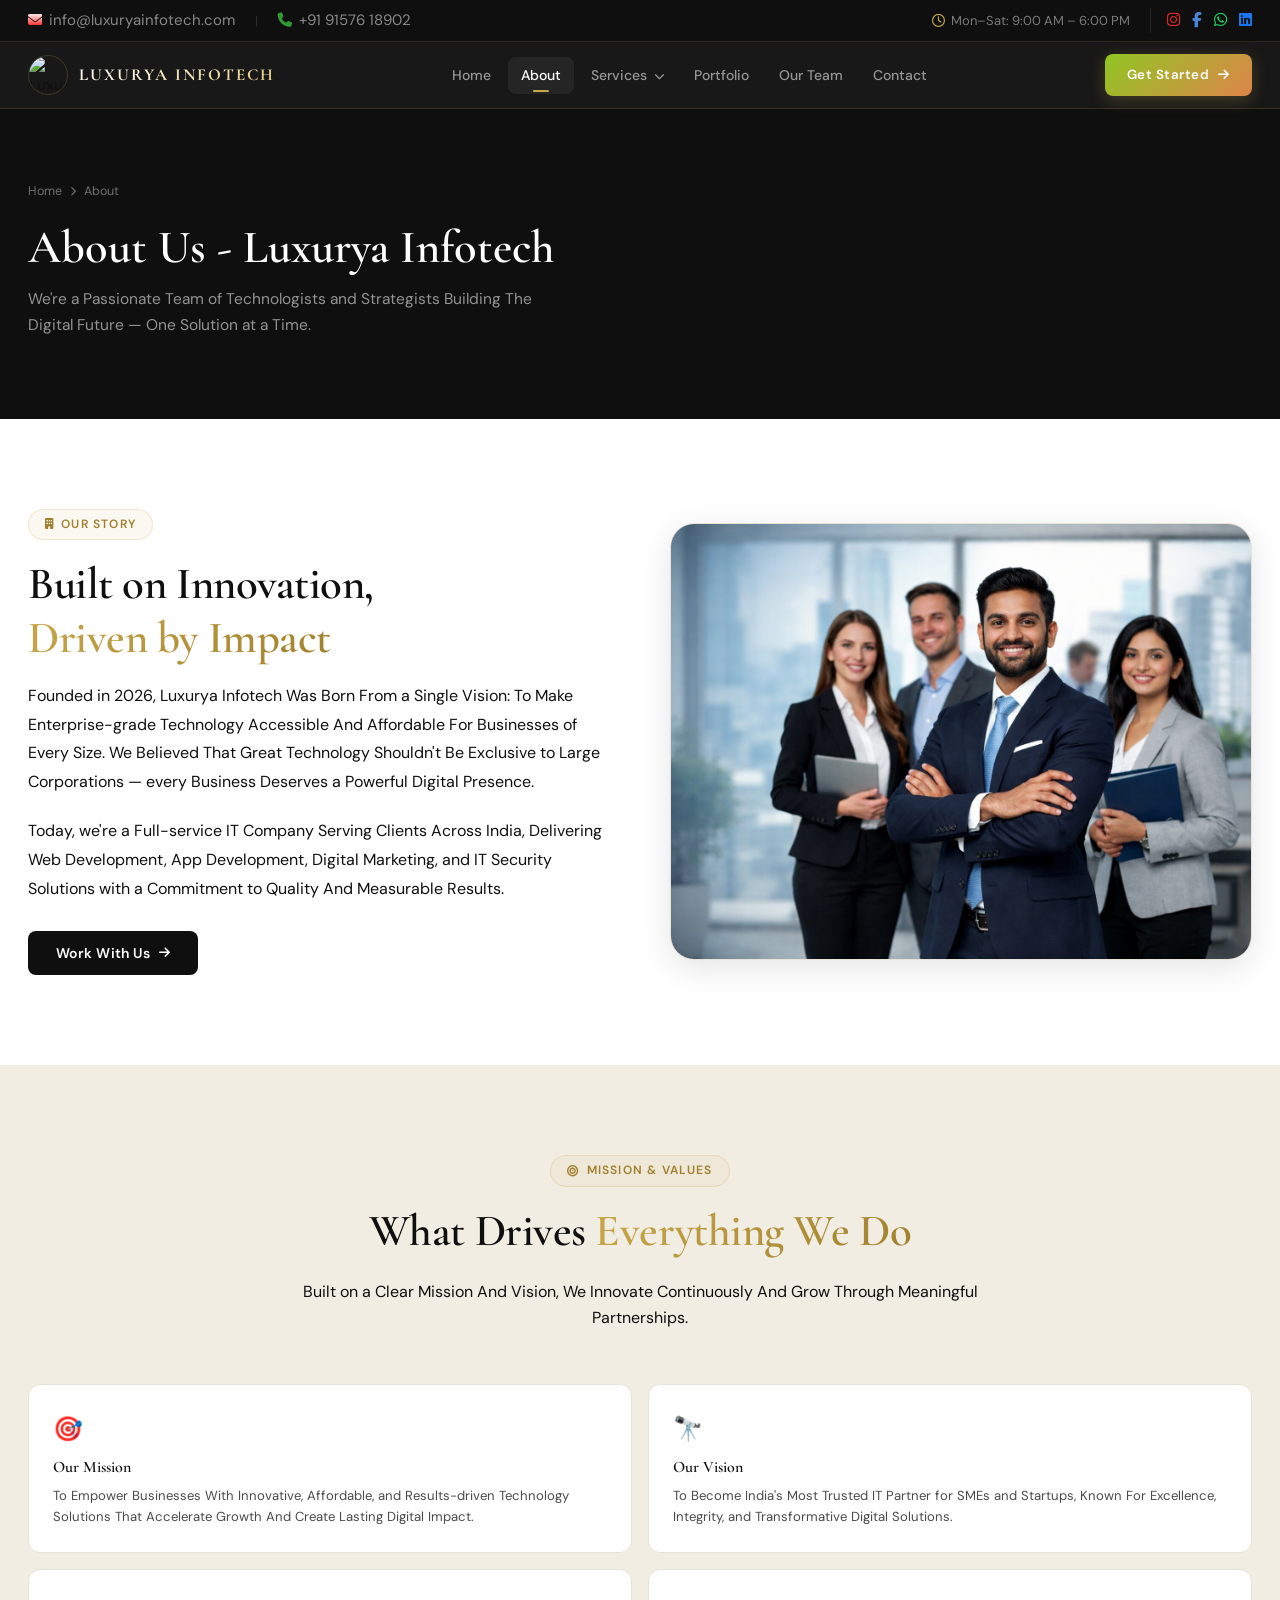
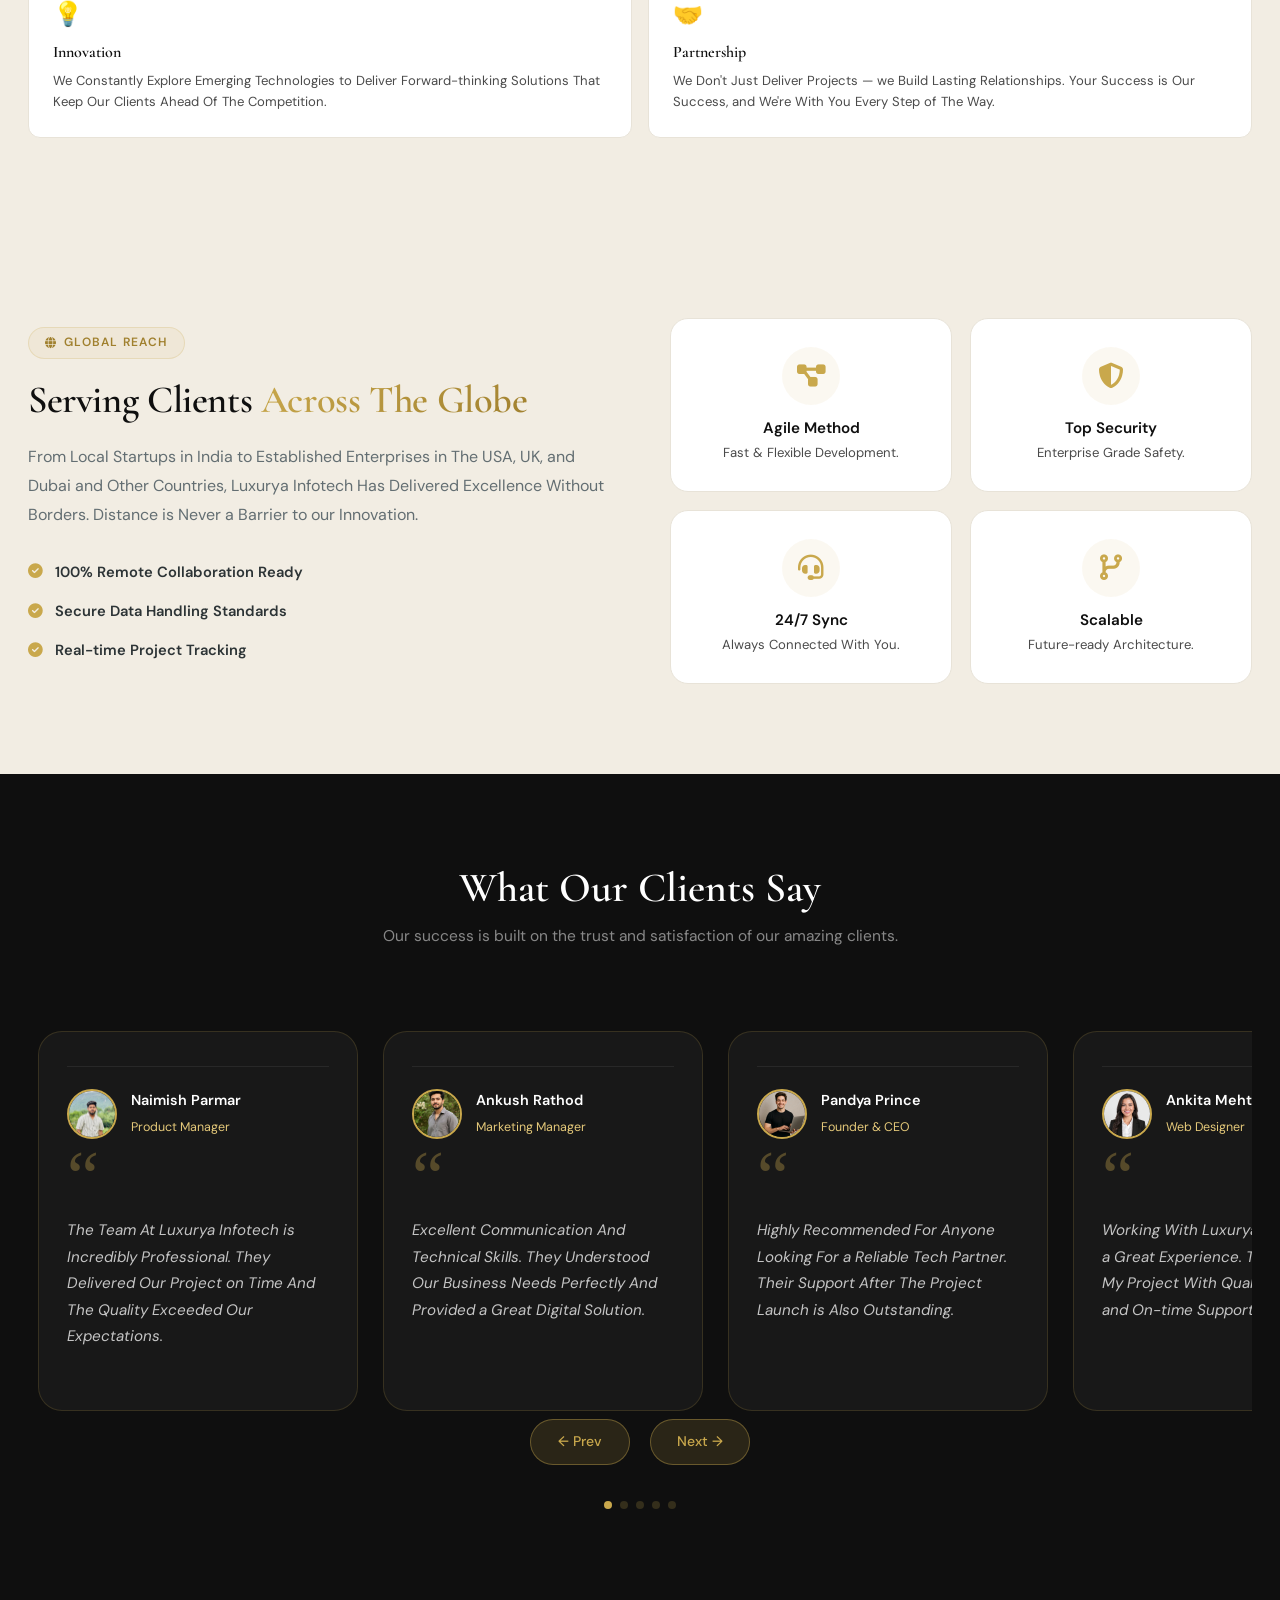
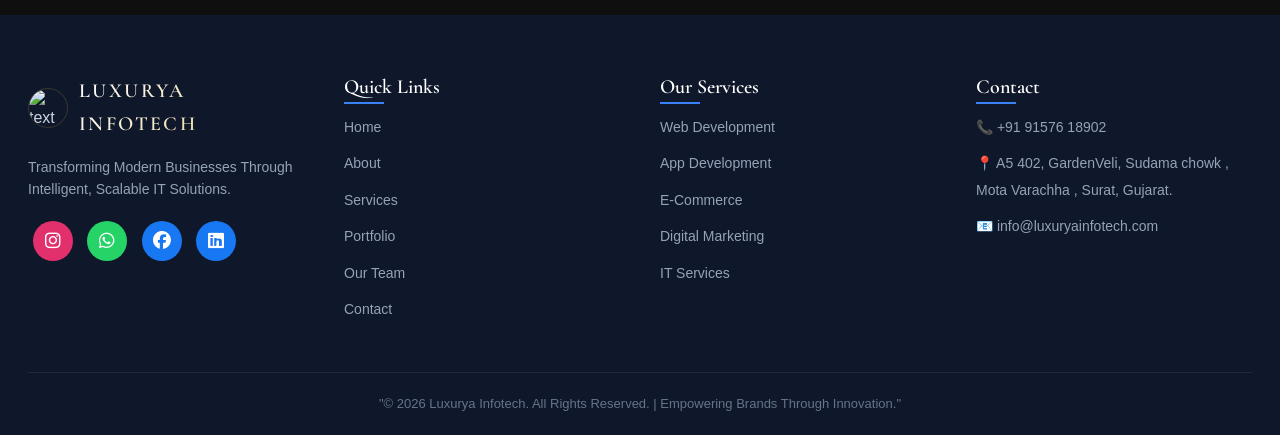
==== about.html @ cf8040f1 "Update about.html" ====
<!DOCTYPE html>
<html lang="en">

<head>
    <meta charset="UTF-8">
    <meta name="viewport" content="width=device-width, initial-scale=1.0">

    <title>About | Luxurya Infotech</title>

    <meta name="description"
        content="Luxurya Infotech is a leading web development company in Surat offering For A New Project, mobile apps, UI/UX design, and digital marketing services across India.">
    <meta name="keywords"
        content="Luxurya Infotech, web development company Surat, MERN stack developer India, app development company, digital marketing services India">
    <meta name="robots" content="index, follow">
    <meta name="author" content="Luxurya Infotech">
    <link rel="canonical" href="https://www.luxuryainfotech.com/">

    <!-- Favicon (use your own domain) -->
    <link rel="icon" type="image/jpg" href="https://www.luxuryainfotech.com/images/logo.jpg">

    <!-- Theme -->
    <meta name="theme-color" content="#0f172a">

    <!-- Open Graph -->
    <meta property="og:site_name" content="Luxurya Infotech">
    <meta property="og:type" content="website">
    <meta property="og:url" content="https://www.luxuryainfotech.com/">
    <meta property="og:image" content="https://www.luxuryainfotech.com/images/logo.jpg">
    <meta property="og:image" content="https://www.luxuryainfotech.com/images/og-banner.jpg">
    <meta property="og:title" content="Best Web Development Company in Surat | Luxurya Infotech">
    <meta property="og:description"
        content="Professional web development, app development & digital marketing services to grow your business.">
    <meta property="og:image" content="https://www.luxuryainfotech.com/images/logo.jpg">

    <!-- Twitter -->
    <meta name="twitter:card" content="summary_large_image">
    <meta name="twitter:title" content="Luxurya Infotech - IT Solutions Company">
    <meta name="twitter:description" content="Grow your business with modern web & app solutions.">
    <meta name="twitter:image" content="https://www.luxuryainfotech.com/images/logo.jpg">

    <!-- Local SEO -->
    <meta name="geo.region" content="IN-GJ">
    <meta name="geo.placename" content="Surat">
    <meta name="geo.position" content="21.1702;72.8311">
    <meta name="ICBM" content="21.1702, 72.8311">

    <!-- Fonts & CSS -->
    <link rel="preconnect" href="https://fonts.googleapis.com">
    <link rel="preconnect" href="https://fonts.gstatic.com" crossorigin>
    <link href="https://fonts.googleapis.com/css2?family=Plus+Jakarta+Sans:wght@300;400;500;600;700&display=swap"
        rel="stylesheet">
    <link rel="stylesheet" href="https://cdn.jsdelivr.net/npm/swiper@11/swiper-bundle.min.css">
    <link rel="stylesheet" href="https://cdnjs.cloudflare.com/ajax/libs/font-awesome/6.5.0/css/all.min.css">
    <script src="https://cdn.jsdelivr.net/npm/swiper@11/swiper-bundle.min.js"></script>
    <!-- Google tag (gtag.js) -->
    <script async src="https://www.googletagmanager.com/gtag/js?id=G-0WK9GT3Q1Q"></script>
    <link rel="stylesheet" href="style.css">
</head>

<body>

    <!-- TOP BAR -->
    <div class="top-bar">
        <div class="container">
            <div class="top-bar-inner">
                <div class="top-info">
                    <a href="mailto:info@luxuryainfotech.com"><i style="background: linear-gradient( white, red);-webkit-background-clip: text; background-clip: text;
    -webkit-text-fill-color: transparent;" class="fas fa-envelope"></i>
                        info@luxuryainfotech.com</a>
                    <span class="separator">|</span>
                    <a href="tel:+919157618902"><i class="fas fa-phone-alt"
                            style="transform: scaleX(-1); color: #339933;"></i> +91 91576 18902</a>
                </div>
                <div class="top-right">
                    <span class="work-hours"><i class="far fa-clock"></i> Mon–Sat: 9:00 AM – 6:00 PM</span>
                    <div class="top-socials">
                        <a href="https://www.instagram.com/luxurya_infotech/"><i style="color: rgb(225, 40, 40);"
                                class="fab fa-instagram"></i></a>
                        <a href="https://www.facebook.com/profile.php?id=61570994831835"><i style="color: #4886d7;"
                                class="fab fa-facebook-f"></i></a>
                        <a href="https://wa.me/919157618902"><i style="color: #25D366;" class="fab fa-whatsapp"></i></a>
                        <a href="https://www.linkedin.com/in/me/"><i style="color: #1877F2;"
                                class="fab fa-linkedin"></i></a>
                    </div>
                </div>
            </div>
        </div>
    </div>

    <!-- NAVBAR -->
    <nav id="navbar">
        <div class="container">
            <div class="nav-inner">
                <a class="nav-logo" href="index.html">
                    <div class="logo-mark"><img style="width:40px;height:40px;" src="images/logo.jpg"
                            alt="Luxurya Infotech"></div>
                    <span>LUXURYA INFOTECH</span>
                </a>
                <div class="nav-links">
                    <a class="nav-link" href="index.html" data-page="home">Home</a>
                    <a class="nav-link" href="about.html" data-page="about">About</a>
                    <div class="nav-dropdown">
                        <a class="nav-link" href="services.html" data-page="services">Services <i
                                class="fas fa-chevron-down" style="font-size:.65rem;margin-left:3px"></i></a>
                        <div class="nav-dropdown-menu">
                            <div class="dropdown-item" onclick="location.href='services.html#web'"><i
                                    class="fas fa-globe"></i> Web Development</div>
                            <div class="dropdown-item" onclick="location.href='services.html#app'"><i
                                    class="fas fa-mobile-alt"></i> App Development</div>
                            <div class="dropdown-item" onclick="location.href='services.html#ecommerce'"><i
                                    class="fas fa-shopping-cart"></i> E-Commerce Systems</div>
                            <div class="dropdown-item" onclick="location.href='services.html#digital'"><i
                                    class="fas fa-chart-line"></i> Digital Marketing & SEO</div>
                            <div class="dropdown-item" onclick="location.href='services.html#it'"><i
                                    class="fas fa-shield-alt"></i> IT Support & Security</div>
                        </div>
                    </div>
                    <a class="nav-link" href="portfolio.html" data-page="portfolio">Portfolio</a>
                    <a class="nav-link" href="team.html" data-page="team">Our Team</a>
                    <a class="nav-link" href="contact.html" data-page="contact">Contact</a>
                </div>
                <a class="btn btn-primary nav-cta" href="contact.html">Get Started <i
                        class="fas fa-arrow-right"></i></a>
                <button class="hamburger" aria-label="Menu"><span></span><span></span><span></span></button>
            </div>
        </div>
    </nav>
    <div class="mobile-menu" id="mobileMenu">
        <a class="mobile-nav-link" href="index.html"><i class="fas fa-home" style="color:#61DAFB"></i> Home</a>
        <a class="mobile-nav-link" href="about.html"><i class="fas fa-user" style="color:#61DAFB"></i> About</a>
        <a class="mobile-nav-link" href="services.html"><i class="fas fa-cogs" style="color:#61DAFB"></i> Services</a>
        <a class="mobile-nav-link" href="portfolio.html"><i class="fas fa-briefcase" style="color:#61DAFB"></i>
            Portfolio</a>
        <a class="mobile-nav-link" href="team.html"><i class="fas fa-users" style="color:#61DAFB"></i> Our Team</a>
        <a class="mobile-nav-link" href="contact.html"><i class="fas fa-envelope" style="color:#61DAFB"></i> Contact</a>
    </div>

    <section class="page-hero">
        <div class="page-hero-bg"></div>
        <div class="container">
            <div class="breadcrumb"><span onclick="showPage('home')"><a href="index.html">Home</a></span><i
                    class="fas fa-chevron-right"></i><span>About</span></div>
            <h1>About Us - Luxurya Infotech</h1>
            <p>We're a Passionate Team of Technologists and Strategists Building The Digital Future — One Solution
                at a Time.</p>
        </div>
    </section>

    <section class="section">
        <div class="container">
            <div class="about-intro">
                <div class="fade-in">
                    <div class="eyebrow"><i class="fas fa-building"></i> Our Story</div>
                    <h2 class="section-title">Built on Innovation,<br><span class="hl">Driven by Impact</span></h2>
                    <p style="color:var(--text2);line-height:1.8;margin-bottom:20px">Founded in 2026, Luxurya
                        Infotech Was Born From a Single Vision: To Make Enterprise-grade Technology Accessible And
                        Affordable For Businesses of Every Size. We Believed That Great Technology Shouldn't Be
                        Exclusive to Large Corporations — every Business Deserves a Powerful Digital Presence.</p>
                    <p style="color:var(--text2);line-height:1.8">Today, we're a Full-service IT Company Serving
                        Clients Across India, Delivering Web Development, App Development, Digital Marketing, and IT
                        Security Solutions with a Commitment to Quality And Measurable Results.</p>
                    <a href="contact.html"><button class="btn btn-primary" style="margin-top:28px"
                            onclick="showPage('contact')">Work With
                            Us <i class="fas fa-arrow-right"></i></button></a>
                </div>
                <div class="fade-in">
                    <div class="about-intro-img">
                        <div class="placeholder-art"><img src="images/about-us.jpg" alt="text"></div>
                    </div>

                </div>
            </div>
        </div>
    </section>

    <!-- Mission & Values -->
    <section class="section section-alt">
        <div class="container">
            <div class="section-header centered fade-in">
                <div class="eyebrow"><i class="fas fa-bullseye"></i>Mission & Values</div>
                <h2 class="section-title">What Drives <span class="hl">Everything We Do</span></h2>
                <p style="max-width:700px; margin: 20px auto;">Built on a Clear Mission And Vision,
                    We Innovate Continuously And Grow Through Meaningful Partnerships.</p>
            </div>
            <div class=" about-values fade-in">
                <div class="mv-card">
                    <div class="mv-icon">🎯</div>
                    <h3>Our Mission</h3>
                    <p>To Empower Businesses With Innovative, Affordable, and Results-driven Technology Solutions
                        That Accelerate Growth And Create Lasting Digital Impact.</p>
                </div>
                <div class="mv-card">
                    <div class="mv-icon">🔭</div>
                    <h3>Our Vision</h3>
                    <p>To Become India's Most Trusted IT Partner for SMEs and Startups, Known For Excellence,
                        Integrity, and Transformative Digital Solutions.</p>
                </div>
                <div class="mv-card">
                    <div class="mv-icon">💡</div>
                    <h3>Innovation</h3>
                    <p>We Constantly Explore Emerging Technologies to Deliver Forward-thinking Solutions That Keep
                        Our Clients Ahead Of The Competition.</p>
                </div>
                <div class="mv-card">
                    <div class="mv-icon">🤝</div>
                    <h3>Partnership</h3>
                    <p>We Don't Just Deliver Projects — we Build Lasting Relationships. Your Success is Our Success,
                        and We're With You Every Step of The Way.</p>
                </div>
            </div>
        </div>
    </section>

    <section class="section section-alt section-global" style="padding: 90px 0;">
        <div class="container">
            <div class="global-flex">
                <div class="global-content fade-in">
                    <div class="eyebrow"><i class="fas fa-globe"></i> Global Reach</div>
                    <h2 class="section-title">Serving Clients <span class="hl">Across The Globe</span></h2>
                    <p style="color:#636e72; line-height:1.8; margin-top: 20px;">
                        From Local Startups in India to Established Enterprises in The USA, UK, and Dubai and Other
                        Countries, Luxurya Infotech Has Delivered Excellence Without Borders. Distance is Never a
                        Barrier to our Innovation.
                    </p>

                    <ul class="success-list" style="list-style: none; padding: 0; margin-top: 30px;">
                        <li
                            style="margin-bottom: 15px; display: flex; align-items: center; gap: 12px; color: #2d3436; font-weight: 600;">
                            <i class="fas fa-check-circle"></i> 100% Remote Collaboration
                            Ready
                        </li>
                        <li
                            style="margin-bottom: 15px; display: flex; align-items: center; gap: 12px; color: #2d3436; font-weight: 600;">
                            <i class="fas fa-check-circle"></i> Secure Data Handling
                            Standards
                        </li>
                        <li style="display: flex; align-items: center; gap: 12px; color: #2d3436; font-weight: 600;">
                            <i class="fas fa-check-circle"></i> Real-time Project Tracking
                        </li>
                    </ul>
                </div>

                <div class="global-cards fade-in">

                    <div class="mini-stat-card">
                        <i class="fas fa-project-diagram"></i>
                        <h4>Agile Method</h4>
                        <p>Fast & Flexible Development.</p>
                    </div>

                    <div class="mini-stat-card">
                        <i class="fas fa-shield-alt"></i>
                        <h4>Top Security</h4>
                        <p>Enterprise Grade Safety.</p>
                    </div>

                    <div class="mini-stat-card">
                        <i class="fas fa-headset"></i>
                        <h4>24/7 Sync</h4>
                        <p>Always Connected With You.</p>
                    </div>

                    <div class="mini-stat-card">
                        <i class="fas fa-code-branch"></i>
                        <h4>Scalable</h4>
                        <p>Future-ready Architecture.</p>
                    </div>

                </div>
            </div>
        </div>
    </section>

    <!-- CLIENT SECTION -->
    <section class="testimonial-section">
        <div class="container">
            <div class="section-header">
                <h2>What Our Clients Say</h2>
                <p>Our success is built on the trust and satisfaction of our amazing clients.</p>
            </div>

            <div class="swiper testimonial-swiper">
                <div class="swiper-wrapper">

                    <div class="swiper-slide">
                        <div class="testimonial-card">
                            <div class="client-info">
                                <img src="images/naimish-img-1.jpg" alt="Naimish Parmar" class="client-img">
                                <div class="client-details">
                                    <span class="client-name">Naimish Parmar</span>
                                    <span class="client-role">Product Manager</span>
                                </div>
                            </div>
                            <div class="quote-icon">“</div>
                            <p class="review-text">The Team At Luxurya Infotech is Incredibly Professional. They
                                Delivered Our Project on Time And The Quality Exceeded Our Expectations.</p>
                        </div>
                    </div>

                    <div class="swiper-slide">
                        <div class="testimonial-card">
                            <div class="client-info">
                                <img src="images/ankush-img-1.jpg" alt="Ankush Rathod" class="client-img">
                                <div class="client-details">
                                    <span class="client-name">Ankush Rathod</span>
                                    <span class="client-role">Marketing Manager</span>
                                </div>
                            </div>
                            <div class="quote-icon">“</div>
                            <p class="review-text">Excellent Communication And Technical Skills. They Understood Our
                                Business Needs Perfectly And Provided a Great Digital Solution.</p>
                        </div>
                    </div>

                    <div class="swiper-slide">
                        <div class="testimonial-card">
                            <div class="client-info">
                                <img src="images/prince-img-1.jpg" alt="Prince Pandya" class="client-img">
                                <div class="client-details">
                                    <span class="client-name">Pandya Prince</span>
                                    <span class="client-role">Founder & CEO</span>
                                </div>
                            </div>
                            <div class="quote-icon">“</div>
                            <p class="review-text">Highly Recommended For Anyone Looking For a Reliable Tech
                                Partner. Their Support After The Project Launch is Also Outstanding.</p>
                        </div>
                    </div>

                    <div class="swiper-slide">
                        <div class="testimonial-card">
                            <div class="client-info">
                                <img src="images/ankita-img-1.jpg" alt="Ankita Mehta" class="client-img">
                                <div class="client-details">
                                    <span class="client-name">Ankita Mehta</span>
                                    <span class="client-role">Web Designer</span>
                                </div>
                            </div>
                            <div class="quote-icon">“</div>
                            <p class="review-text">Working With Luxurya Infotech Was a Great Experience. They
                                Delivered My Project With Quality, Creativity, and On-time Support.</p>
                        </div>
                    </div>
                    <div class="swiper-slide">
                        <div class="testimonial-card">
                            <div class="client-info">
                                <img src="images/drashti-img-1.jpg" alt="drashti trivedi" class="client-img">
                                <div class="client-details">
                                    <span class="client-name">Drashti Trivedi</span>
                                    <span class="client-role">jewelry Designer</span>
                                </div>
                            </div>
                            <div class="quote-icon">“</div>
                            <p class="review-text">Great Experience With Luxurya Infotech! They Delivered a Modern,
                                High-quality Website and Provided Excellent Support. Highly Recommended.</p>
                        </div>
                    </div>
                </div>

                <div class="swiper-nav-wrapper">
                    <div class="swiper-button-prev">← Prev</div>
                    <div class="swiper-button-next">Next →</div>
                </div>
                <div class="swiper-pagination"></div>
            </div>
        </div>
    </section>

    <footer>
        <div class="container">
            <div class="footer-grid">
                <div class="footer-brand">
                    <a href="index.html">
                        <div class="nav-logo" onclick="showPage('home')">
                            <div class="logo-mark"><img style="width:40px;height:40px;" src="images/logo.jpg"
                                    alt="text">
                            </div>
                            <span>LUXURYA INFOTECH</span>
                        </div>
                    </a>
                    <p>Transforming Modern Businesses Through Intelligent, Scalable IT Solutions.</p>
                    <div class="footer-social">
                        <a href="https://www.instagram.com/luxurya_infotech"
                            style="display:inline-block;width:40px;height:40px;line-height:40px;text-align:center;border-radius:50%;background:#E1306C;color:white;margin:5px;font-size:18px;">
                            <i class="fab fa-instagram"></i>
                        </a>

                        <a href="https://wa.me/919157618902"
                            style="display:inline-block;width:40px;height:40px;line-height:40px;text-align:center;border-radius:50%;background:#25D366;color:white;margin:5px;font-size:18px;">
                            <i class="fab fa-whatsapp"></i>
                        </a>

                        <a href="https://www.facebook.com/profile.php?id=61570994831835"
                            style="display:inline-block;width:40px;height:40px;line-height:40px;text-align:center;border-radius:50%;background:#1877F2;color:white;margin:5px;font-size:18px;">
                            <i class="fab fa-facebook"></i>
                        </a>

                        <a href="https://www.linkedin.com/in/me/"
                            style="display:inline-block;width:40px;height:40px;line-height:40px;text-align:center;border-radius:50%;background:#1877F2;color:white;margin:5px;font-size:18px;">
                            <i class="fab fa-linkedin"></i>
                        </a>
                    </div>

                </div>
                <div class="footer-col">
                    <h4>Quick Links</h4>
                    <ul>
                        <li><span onclick="showPage('home')"><a href="index.html">Home</a></span></li>
                        <li><span onclick="showPage('about')"><a href="about.html">About</a></span></li>
                        <li><span onclick="showPage('services')"><a href="services.html">Services</a></span></li>
                        <li><span onclick="showPage('portfolio')"><a href="portfolio.html">Portfolio</a></span></li>
                        <li><span onclick="showPage('team')"><a href="team.html">Our Team</a></span></li>
                        <li><span onclick="showPage('contact')"><a href="contact.html">Contact</a></span></li>
                    </ul>
                </div>
                <div class="footer-col">
                    <h4>Our Services</h4>
                    <ul>
                        <li><span onclick="showServiceDetail('web')"><a href="services.html#web">Web
                                    Development</a></span></li>
                        <li><span onclick="showServiceDetail('app')"><a href="services.html#app">App
                                    Development</a></span></li>
                        <li><span onclick="showServiceDetail('ecommerce')"><a
                                    href="services.html#ecommerce">E-Commerce</a></span></li>
                        <li><span onclick="showServiceDetail('digital')"><a href="services.html#digital">Digital
                                    Marketing</a></span></li>
                        <li><span onclick="showServiceDetail('it')"><a href="services.html#it">IT Services</a></span>
                        </li>
                    </ul>
                </div>
                <div class="footer-col">
                    <h4>Contact</h4>
                    <ul>
                        <li><span><a href="tel:+919157618902">📞 +91 91576 18902</a></span></li>
                        <li><span>📍 A5 402, GardenVeli, Sudama chowk , Mota Varachha , Surat, Gujarat.</span></li>
                        <li><span><a href="mailto:info@luxuryainfotech.com">📧 info@luxuryainfotech.com</a></span>
                        </li>
                    </ul>
                </div>
            </div>
            <div class="footer-bottom">"© 2026 Luxurya Infotech. All Rights Reserved. | Empowering Brands Through
                Innovation."</div>
        </div>
    </footer>

    <script src="https://cdn.jsdelivr.net/npm/swiper@11/swiper-bundle.min.js"></script>
    <script src="script.js"></script>

</body>

</html>
---- style.css ----
/* ============================================================
    LUXURYA INFOTECH — UNIFIED LUXURY DESIGN SYSTEM
   Single source of truth. No duplicate variables. No conflicts.
   Palette: Deep Charcoal + Warm Gold + Ivory
   Fonts  : Cormorant Garamond (display) + DM Sans (body)
============================================================ */

/* ── Google Fonts ── */
@import url("https://fonts.googleapis.com/css2?family=Cormorant+Garamond:ital,wght@0,300;0,400;0,600;0,700;1,400&family=DM+Sans:opsz,wght@9..40,300;9..40,400;9..40,500;9..40,600&display=swap");

/* ── Design Tokens ── */
:root {
  /* Core Palette */
  --ink: #0f0f0f;
  --ink-2: #1a1a1a;
  --ink-3: #2c2c2c;
  --gold: #c9a84c;
  --gold-lt: #e5c97a;
  --gold-dk: #a0802e;
  --gold-bg: rgba(201, 168, 76, 0.08);
  --gold-border: rgba(201, 168, 76, 0.22);
  --ivory: #faf8f3;
  --ivory-2: #f2ede3;
  --white: #ffffff;

  /* Text */
  --t-primary: #0f0f0f;
  --t-secondary: #4a4a4a;
  --t-muted: #888888;
  --t-light: rgba(255, 255, 255, 0.85);
  --t-dim: rgba(255, 255, 255, 0.5);

  /* Borders & Shadows */
  --border: #e8e3d8;
  --border-dk: #d4cec0;
  --border-gold: rgba(201, 168, 76, 0.25);
  --sh-xs: 0 1px 4px rgba(0, 0, 0, 0.06);
  --sh-sm: 0 2px 12px rgba(0, 0, 0, 0.08);
  --sh-md: 0 8px 32px rgba(0, 0, 0, 0.11);
  --sh-lg: 0 20px 60px rgba(0, 0, 0, 0.15);
  --sh-gold: 0 8px 28px rgba(201, 168, 76, 0.22);

  /* Radii */
  --r-sm: 8px;
  --r: 12px;
  --r-lg: 18px;
  --r-xl: 24px;

  /* Transitions */
  --ease: cubic-bezier(0.4, 0, 0.2, 1);
  --t: 0.25s;

  /* Fonts */
  --font-display: "Cormorant Garamond", Georgia, serif;
  --font-body: "DM Sans", "Plus Jakarta Sans", sans-serif;
}

/* ── Reset ── */
*,
*::before,
*::after {
  box-sizing: border-box;
  margin: 0;
  padding: 0;
}

html {
  scroll-behavior: smooth;
  font-size: 16px;
}

body {
  font-family: var(--font-body);
  color: var(--t-primary);
  overflow-x: hidden;
  line-height: 1.65;
  -webkit-font-smoothing: antialiased;
}

a {
  text-decoration: none;
  color: inherit;
}

ul {
  list-style: none;
}

img {
  max-width: 100%;
  display: block;
}

/* Scrollbar */
::-webkit-scrollbar {
  width: 5px;
}

::-webkit-scrollbar-track {
  background: var(--ivory);
}

::-webkit-scrollbar-thumb {
  background: var(--gold);
  border-radius: 99px;
}

/* ── Layout ── */
.container {
  width: 100%;
  max-width: 1500px;
  margin: 0 auto;
  padding: 0 28px;
}

.section {
  padding: 90px 0;
}

.section-sm {
  padding: 60px 0;
}

.section-alt {
  background: var(--ivory-2);
}

.section-dark {
  background: var(--ink);
}

/* ── Typography ── */
h1,
h2,
h3,
h4,
h5 {
  font-family: var(--font-display);
  color: var(--t-primary);
  line-height: 1.2;
}

.section-header {
  margin-bottom: 52px;
}

.section-header.centered {
  text-align: center;
}

.section-header.centered .section-sub {
  margin: 0 auto;
}

.eyebrow {
  display: inline-flex;
  align-items: center;
  gap: 7px;
  background: var(--gold-bg);
  border: 1px solid var(--gold-border);
  color: var(--gold-dk);
  padding: 5px 16px;
  border-radius: 99px;
  font-size: 0.75rem;
  font-weight: 600;
  text-transform: uppercase;
  letter-spacing: 0.1em;
  margin-bottom: 18px;
  font-family: var(--font-body);
}

.eyebrow i {
  font-size: 0.7rem;
}

.section-title {
  font-size: clamp(1.9rem, 3.5vw, 2.8rem);
  font-weight: 600;
  color: var(--t-primary);
  letter-spacing: -0.01em;
  margin-bottom: 16px;
}

.section-title .hl,
.section-title .grad {
  background: linear-gradient(135deg, var(--gold), var(--gold-dk));
  -webkit-background-clip: text;
  -webkit-text-fill-color: transparent;
  background-clip: text;
}

.section-sub {
  max-width: 580px;
  color: var(--t-secondary);
  font-size: 0.97rem;
  line-height: 1.75;
}

/* ── Buttons ── */
.btn {
  display: inline-flex;
  align-items: center;
  gap: 9px;
  padding: 13px 28px;
  border-radius: var(--r-sm);
  font-family: var(--font-body);
  font-weight: 600;
  font-size: 0.875rem;
  letter-spacing: 0.03em;
  cursor: pointer;
  border: none;
  transition: all var(--t) var(--ease);
  white-space: nowrap;
}

.btn i {
  font-size: 0.78rem;
  transition: transform var(--t) var(--ease);
}

.btn:hover i {
  transform: translateX(3px);
}

.btn-primary {
  background: var(--ink);
  color: var(--white);
}

.btn-primary:hover {
  background: var(--ink-3);
  transform: translateY(-2px);
  box-shadow: var(--sh-md);
}

.btn-accent {
  background: linear-gradient(135deg, var(--gold), var(--gold-dk));
  color: var(--white);
  box-shadow: var(--sh-gold);
  margin-bottom: 10px;
}

.btn-accent:hover {
  background: linear-gradient(135deg, var(--gold-lt), var(--gold));
  transform: translateY(-2px);
  box-shadow: 0 12px 36px rgba(201, 168, 76, 0.32);
}

.btn-outline {
  background: transparent;
  color: var(--gold-dk);
  border: 1.5px solid var(--gold-border);
}

.btn-outline:hover {
  background: var(--gold-bg);
  border-color: var(--gold);
  color: var(--gold-dk);
}

.btn-ghost {
  background: rgba(255, 255, 255, 0.1);
  color: var(--white);
  border: 1.5px solid rgba(255, 255, 255, 0.25);
  backdrop-filter: blur(8px);
}

.btn-ghost:hover {
  background: rgba(255, 255, 255, 0.18);
  border-color: rgba(255, 255, 255, 0.5);
}

/* ── Animations ── */
.fade-in {
  opacity: 0;
  transform: translateY(22px);
  transition:
    opacity 0.55s var(--ease),
    transform 0.55s var(--ease);
}

.fade-in.visible {
  opacity: 1;
  transform: none;
}

/* ── Page Routing ── */
.page {
  display: none;
}

.page.active {
  display: block !important;
  animation: pageIn 0.2s var(--ease) both;
}

@keyframes pageIn {
  from {
    opacity: 0;
    transform: translateY(10px);
  }

  to {
    opacity: 1;
    transform: none;
  }
}

/* ============================================================
   TOP BAR
============================================================ */
.top-bar {
  background: var(--ink);
  border-bottom: 1px solid rgba(201, 168, 76, 0.15);
  padding: 8px 0;
  font-size: 0.8rem;
  font-family: var(--font-body);
}

.top-bar-inner {
  display: flex;
  justify-content: space-between;
  align-items: center;
  gap: 12px;
  flex-wrap: wrap;
}

.top-info {
  display: flex;
  align-items: center;
  gap: 16px;
}

.top-info a {
  color: rgba(255, 255, 255, 0.5);
  display: inline-flex;
  align-items: center;
  gap: 7px;
  font-size: 15px;
  transition: color var(--t) var(--ease);
}

.top-info a i {
  font-size: 0.9rem;
}

.top-info a:hover {
  color: var(--white);
}

.separator {
  color: rgba(255, 255, 255, 0.12);
  margin: 0 4px;
}

.top-right {
  display: flex;
  align-items: center;
  gap: 20px;
}

.work-hours {
  color: rgba(255, 255, 255, 0.45);
  display: flex;
  font-size: 13px;
  align-items: center;
  gap: 6px;
}

.work-hours i {
  color: var(--gold);
}

.top-socials {
  display: flex;
  gap: 12px;
  border-left: 1px solid rgba(255, 255, 255, 0.1);
  padding-left: 16px;
}

.top-socials a {
  color: rgba(255, 255, 255, 0.4);
  font-size: 0.95rem;
  transition:
    color var(--t) var(--ease),
    transform var(--t) var(--ease);
}

.top-socials a:hover {
  color: var(--gold);
  transform: translateY(-2px);
}

@media (max-width: 743px) {
  .top-bar {
    display: none;
    max-width: 788px;
  }
}

/* ============================================================
   NAVBAR
============================================================ */
#navbar {
  position: sticky;
  top: 0;
  width: 100%;
  z-index: 1000;
  background: rgba(15, 15, 15, 0.96);
  border-bottom: 1px solid rgba(201, 168, 76, 0.18);
  padding: 0;
  transition: box-shadow var(--t) var(--ease);
}

#navbar.scrolled {
  box-shadow: 0 4px 30px rgba(0, 0, 0, 0.4);
}

.nav-inner {
  display: flex;
  align-items: center;
  justify-content: space-between;
  height: 66px;
}

.nav-logo {
  display: flex;
  align-items: center;
  gap: 11px;
  cursor: pointer;
  transition: opacity var(--t) var(--ease);
}

.nav-logo:hover {
  opacity: 0.85;
}

.logo-mark img {
  border-radius: 50%;
  border: 1.5px solid var(--gold-border);
  object-fit: cover;
}

.nav-logo span {
  font-family: var(--font-display);
  font-weight: 700;
  font-size: 1.05rem;
  letter-spacing: 0.12em;
  text-transform: uppercase;
  background: linear-gradient(135deg, var(--white), var(--gold-lt));
  -webkit-background-clip: text;
  -webkit-text-fill-color: transparent;
  background-clip: text;
}

.nav-links {
  display: flex;
  align-items: center;
  gap: 4px;
}

.nav-link {
  color: rgba(255, 255, 255, 0.55);
  font-size: 0.875rem;
  font-weight: 500;
  cursor: pointer;
  padding: 7px 13px;
  border-radius: var(--r-sm);
  transition: all var(--t) var(--ease);
  position: relative;
  font-family: var(--font-body);
}

.nav-link:hover,
.nav-link.active {
  color: var(--white);
  background: rgba(255, 255, 255, 0.06);
}

.nav-link.active::after {
  content: "";
  position: absolute;
  bottom: 2px;
  left: 50%;
  transform: translateX(-50%);
  width: 16px;
  height: 2px;
  background: var(--gold);
  border-radius: 2px;
}

/* Dropdown */
.nav-dropdown {
  position: relative;
}

.nav-dropdown-menu {
  position: absolute;
  top: calc(100% + 12px);
  left: 0;
  background: var(--ink-2);
  border: 1px solid rgba(201, 168, 76, 0.2);
  border-radius: var(--r);
  padding: 10px;
  min-width: 220px;
  opacity: 0;
  visibility: hidden;
  transform: translateY(8px);
  transition: all var(--t) var(--ease);
  box-shadow: var(--sh-lg);
  z-index: 200;
}

.nav-dropdown:hover .nav-dropdown-menu {
  opacity: 1;
  visibility: visible;
  transform: translateY(0);
}

.dropdown-item {
  display: flex;
  align-items: center;
  gap: 11px;
  padding: 10px 12px;
  border-radius: var(--r-sm);
  color: rgba(255, 255, 255, 0.55);
  font-size: 0.86rem;
  cursor: pointer;
  transition: all var(--t) var(--ease);
  font-family: var(--font-body);
}

.dropdown-item i {
  color: var(--gold);
  width: 14px;
  font-size: 0.8rem;
}

.dropdown-item:hover {
  background: rgba(201, 168, 76, 0.08);
  color: var(--white);
}

/* Nav CTA */
.nav-cta {
  background: linear-gradient(135deg, #90c522, #de854a);
  color: var(--white) !important;
  padding: 10px 22px !important;
  border-radius: var(--r-sm) !important;
  font-weight: 600;
  font-size: 0.83rem;
  letter-spacing: 0.04em;
  box-shadow: 0 4px 16px rgba(201, 168, 76, 0.25);
  transition: all var(--t) var(--ease) !important;
  -webkit-text-fill-color: var(--white) !important;
}

.nav-cta:hover {
  background: linear-gradient(135deg, #16a34a, #22c55e);
  transform: translateY(-2px) !important;
  box-shadow: var(--sh-gold) !important;
  filter: brightness(1.08);
}

/* Hamburger */
.hamburger {
  display: none;
  flex-direction: column;
  justify-content: space-between;
  width: 26px;
  height: 18px;
  background: transparent;
  border: none;
  cursor: pointer;
  padding: 0;
  z-index: 2001;
}

.hamburger span {
  display: block;
  width: 100%;
  height: 2px;
  background: linear-gradient(90deg, var(--gold), var(--gold-lt));
  border-radius: 2px;
  transition: all 0.3s ease;
}

.hamburger.open span:nth-child(1) {
  transform: translateY(8px) rotate(45deg);
}

.hamburger.open span:nth-child(2) {
  opacity: 0;
}

.hamburger.open span:nth-child(3) {
  transform: translateY(-8px) rotate(-45deg);
}

@media (max-width: 950px) {
  .nav-links,
  .nav-cta {
    display: none;
  }

  .hamburger {
    display: flex;
  }
}

/* Mobile Menu */
.mobile-menu {
  display: none;
  position: fixed;
  top: 66px;
  left: 0;
  right: 0;
  background: var(--ink-2);
  border-bottom: 1px solid var(--gold-border);
  box-shadow: var(--sh-lg);
  padding: 14px 20px 20px;
  z-index: 1100;
  flex-direction: column;
  gap: 3px;
}

.mobile-menu.open {
  display: flex;
}

.mobile-nav-link {
  display: block;
  padding: 11px 14px;
  font-size: 0.9rem;
  font-weight: 500;
  color: rgba(255, 255, 255, 0.6);
  border-radius: var(--r-sm);
  cursor: pointer;
  transition: all var(--t) var(--ease);
  font-family: var(--font-body);
}

.mobile-nav-link:hover {
  background: rgba(201, 168, 76, 0.08);
  color: var(--white);
}

.mobile-submenu {
  padding-left: 14px;
  border-left: 2px solid var(--gold-border);
  margin: 4px 0 4px 14px;
  display: flex;
  flex-direction: column;
  gap: 1px;
}

/* ============================================================
   HERO SECTION
============================================================ */
#hero {
  position: relative;
  min-height: 88vh;
  display: flex;
  background-image: url("https://i.pinimg.com/1200x/3c/70/4b/3c704b5bfe6865cd1bcddfd981bb6e0b.jpg");
  background-size: cover;
  background-repeat: no-repeat;
  align-items: center;
  justify-content: center;
  overflow: hidden;
  text-align: center;
  padding: 80px 28px 100px;
}

#hero .hero-bg-img {
  position: absolute;
  inset: 0;
  opacity: 0.18;
}

.hero-bg {
  position: absolute;
  inset: 0;
  pointer-events: none;
}

.hero-bg::before {
  content: "";
  position: absolute;
  width: 600px;
  height: 600px;
  border-radius: 50%;
  background: radial-gradient(
    circle,
    rgba(201, 168, 76, 0.12) 0%,
    transparent 70%
  );
  top: -150px;
  right: -150px;
}

.hero-bg::after {
  content: "";
  position: absolute;
  width: 400px;
  height: 400px;
  border-radius: 50%;
  background: radial-gradient(
    circle,
    rgba(201, 168, 76, 0.07) 0%,
    transparent 70%
  );
  bottom: -80px;
  left: -80px;
}

.hero-content {
  position: relative;
  z-index: 2;
  max-width: 800px;
}

.hero-badge {
  display: inline-flex;
  align-items: center;
  gap: 8px;
  background: rgba(201, 168, 76, 0.1);
  border: 1px solid rgba(201, 168, 76, 0.28);
  border-radius: 99px;
  padding: 6px 18px;
  font-size: 0.77rem;
  font-weight: 600;
  color: var(--gold-lt);
  margin-bottom: 26px;
  letter-spacing: 0.1em;
  text-transform: uppercase;
  font-family: var(--font-body);
}

.hero-badge-dot {
  width: 7px;
  height: 7px;
  border-radius: 50%;
  background: #4ade80;
  box-shadow: 0 0 0 3px rgba(74, 222, 128, 0.25);
  animation: pulse 2s infinite;
}

@keyframes pulse {
  0%,
  100% {
    box-shadow: 0 0 0 3px rgba(74, 222, 128, 0.25);
  }

  50% {
    box-shadow: 0 0 0 7px rgba(74, 222, 128, 0.08);
  }
}

.hero-title {
  font-family: var(--font-display);
  font-size: clamp(2.4rem, 6vw, 4.4rem);
  font-weight: 600;
  color: var(--white);
  line-height: 1.13;
  margin-bottom: 22px;
  letter-spacing: -0.01em;
}

.hero-title .grad {
  background: linear-gradient(135deg, var(--gold-lt), var(--gold));
  -webkit-background-clip: text;
  -webkit-text-fill-color: transparent;
  background-clip: text;
}

.hero-sub {
  font-size: 1.05rem;
  color: rgba(255, 255, 255, 0.65);
  max-width: 560px;
  margin: 0 auto 40px;
  line-height: 1.8;
}

.hero-btns {
  display: flex;
  justify-content: center;
  gap: 14px;
  flex-wrap: wrap;
  margin-bottom: 64px;
}

.hero-stats {
  display: grid;
  grid-template-columns: repeat(4, 1fr);
  gap: 1px;
  max-width: 600px;
  margin: 0 auto;
  background: rgba(255, 255, 255, 0.06);
  border: 1px solid rgba(255, 255, 255, 0.08);
  border-radius: var(--r);
  overflow: hidden;
}

.hero-stat {
  padding: 20px 14px;
  background: rgba(255, 255, 255, 0.03);
  text-align: center;
}

.hero-stat .num {
  font-family: var(--font-display);
  font-size: 2.1rem;
  font-weight: 700;
  color: var(--gold-lt);
  display: block;
}

.hero-stat .lbl {
  font-size: 0.72rem;
  color: rgba(255, 255, 255, 0.45);
  margin-top: 4px;
  line-height: 2.2;
  font-family: var(--font-body);
}

/* ============================================================
   SERVICES
============================================================ */
.services-grid {
  display: grid;
  grid-template-columns: repeat(3, 1fr);
  gap: 20px;
}

.service-card {
  background: var(--white);
  border: 1px solid var(--border);
  border-radius: var(--r-lg);
  padding: 30px 26px;
  cursor: pointer;
  transition: all var(--t) var(--ease);
  position: relative;
  overflow: hidden;
  height: 100%;
}

.service-card::before {
  content: "";
  position: absolute;
  top: 0;
  left: 0;
  right: 0;
  height: 3px;
  background: linear-gradient(90deg, var(--gold), var(--gold-dk));
  opacity: 0;
  transition: opacity var(--t) var(--ease);
}

.service-card:hover {
  border-color: var(--gold-border);
  box-shadow: var(--sh-md);
  transform: translateY(-8px);
}

.service-card:hover::before {
  opacity: 1;
}

.sc-icon {
  width: 50px;
  height: 50px;
  border-radius: 11px;
  background: var(--gold-bg);
  border: 1px solid var(--gold-border);
  display: flex;
  align-items: center;
  justify-content: center;
  color: var(--gold-dk);
  font-size: 1.2rem;
  margin-bottom: 18px;
}

.service-card h3 {
  font-family: var(--font-display);
  font-size: 1.18rem;
  font-weight: 600;
  color: var(--t-primary);
  margin-bottom: 10px;
}

.service-card p {
  font-size: 0.875rem;
  color: var(--t-secondary);
  line-height: 1.7;
}

.sc-link {
  display: inline-flex;
  align-items: center;
  gap: 6px;
  color: var(--gold-dk);
  font-size: 0.8rem;
  font-weight: 600;
  margin-top: 18px;
  transition: gap var(--t) var(--ease);
  font-family: var(--font-body);
}

.service-card:hover .sc-link {
  gap: 10px;
}

.service-card.custom-card {
  background: linear-gradient( black);
  color: #ffffff;
  border: 1px solid;
  border-color: rgba(201, 168, 76, 0.25);
}

/* Text */
.service-card.custom-card h3 {
  color: #facc15;
}

.service-card.custom-card p {
  color: #9ca3af;
}

/* Icon */
.service-card.custom-card .sc-icon {
  background: rgba(212, 175, 55, 0.15);
  color: #d4af37;
}

/* Link */
.service-card.custom-card .sc-link {
  color: #facc15;
}

/* ============================================================
   WHY CHOOSE US
============================================================ */
.why-section {
  background: var(--ivory-2);
}

.why-grid {
  display: grid;
  grid-template-columns: 1fr 1fr;
  gap: 64px;
  margin-top: 30px;
  align-items: center;
}

.why-list {
  display: flex;
  flex-direction: column;
  gap: 14px;
  margin-top: 28px;
}

.why-item {
  display: flex;
  gap: 15px;
  align-items: flex-start;
  background: var(--white);
  border: 1px solid var(--border);
  border-radius: var(--r);
  padding: 17px 18px;
  transition: all var(--t) var(--ease);
}

.why-item:hover {
  border-color: var(--gold-border);
  box-shadow: var(--sh-sm);
}

.why-icon {
  width: 40px;
  height: 40px;
  min-width: 40px;
  border-radius: 10px;
  background: linear-gradient(135deg, var(--gold), var(--gold-dk));
  display: flex;
  align-items: center;
  justify-content: center;
  color: var(--white);
  font-size: 0.95rem;
}

.why-item h4 {
  font-family: var(--font-body);
  font-size: 0.9rem;
  font-weight: 600;
  color: var(--t-primary);
  margin-bottom: 4px;
}

.why-item p {
  font-size: 0.82rem;
  color: var(--t-secondary);
  line-height: 1.65;
}

.why-right {
  display: grid;
  grid-template-columns: 1fr 1fr;
  gap: 16px;
  margin-top: 35px;
}

.why-card {
  background: var(--white);
  border: 1px solid var(--border);
  border-radius: var(--r);
  padding: 28px 22px;
  text-align: center;
  transition: all var(--t) var(--ease);
}

.why-card:hover {
  border-color: var(--gold-border);
  box-shadow: var(--sh-sm);
  transform: translateY(-2px);
}

.why-card .num {
  font-family: var(--font-display);
  font-size: 2.4rem;
  font-weight: 700;
  color: var(--gold-dk);
  line-height: 1;
}

.why-card .lbl {
  font-size: 0.78rem;
  color: var(--t-muted);
  font-weight: 500;
  line-height: 1.4;
  margin-top: 6px;
  font-family: var(--font-body);
}

/* ============================================================
   TECH STACK
============================================================ */
.tech-section {
  display: flex;
  flex-direction: column;
  gap: 24px;
  margin-top: 8px;
}

.tech-group {
  background: var(--white);
  border: 1px solid var(--border);
  border-radius: var(--r);
  padding: 22px 26px;
}

.tech-group h2 {
  font-family: var(--font-body);
  font-size: 0.76rem;
  font-weight: 600;
  text-transform: uppercase;
  letter-spacing: 0.1em;
  color: var(--t-muted);
  margin-bottom: 14px;
}

.tech-row {
  display: flex;
  flex-wrap: wrap;
  gap: 9px;
}

.tech-badge {
  display: inline-flex;
  align-items: center;
  gap: 7px;
  background: var(--ivory);
  border: 1px solid var(--border);
  border-radius: var(--r-sm);
  padding: 7px 13px;
  font-size: 0.82rem;
  font-weight: 500;
  color: var(--t-primary);
  transition: all var(--t) var(--ease);
  font-family: var(--font-body);
}

.tech-badge:hover {
  border-color: var(--gold-border);
  background: var(--gold-bg);
  transform: translateY(-1px);
}

/* ============================================================
   PROCESS
============================================================ */
.process-grid {
  display: grid;
  grid-template-columns: repeat(4, 1fr);
  gap: 20px;
  position: relative;
}

.process-grid::before {
  content: "";
  position: absolute;
  top: 38px;
  left: 12%;
  right: 12%;
  height: 1px;
  background: linear-gradient(
    90deg,
    transparent,
    var(--border-dk),
    transparent
  );
}

.process-step {
  background: var(--white);
  border: 1px solid var(--border);
  border-radius: var(--r);
  padding: 28px 22px;
  text-align: center;
  transition: all var(--t) var(--ease);
}

.process-step:hover {
  border-color: var(--gold-border);
  box-shadow: var(--sh-sm);
  transform: translateY(-4px);
}

.step-num {
  font-family: var(--font-display);
  font-size: 1.5rem;
  font-weight: 700;
  color: var(--gold-dk);
  background: var(--gold-bg);
  width: 50px;
  height: 50px;
  border-radius: 50%;
  display: flex;
  align-items: center;
  justify-content: center;
  margin: 0 auto 14px;
  border: 1.5px solid var(--gold-border);
}

.process-step h3 {
  font-family: var(--font-body);
  font-size: 0.93rem;
  font-weight: 600;
  color: var(--t-primary);
  margin-bottom: 8px;
}

.process-step p {
  font-size: 0.82rem;
  color: var(--t-secondary);
  line-height: 1.65;
}

/* ============================================================
   GLOBAL REACH / MINI STAT CARDS
============================================================ */
.section-global {
  background: var(--ivory-2);
}

.global-flex {
  display: flex;
  align-items: center;
  gap: 60px;
  flex-wrap: wrap;
}

.global-content {
  flex: 1;
  min-width: 280px;
}

.global-content .eyebrow {
  color: var(--gold-dk);
}

.global-content .section-title {
  font-size: clamp(1.7rem, 3vw, 2.4rem);
}

.success-list {
  margin-top: 24px;
}

.success-list li {
  display: flex;
  align-items: center;
  gap: 10px;
  font-size: 0.92rem;
  font-weight: 500;
  color: var(--t-primary);
  margin-bottom: 12px;
  transition: transform var(--t) var(--ease);
}

.success-list li:hover {
  transform: translateX(6px);
}

.success-list li i {
  color: var(--gold);
}

.global-cards {
  flex: 1;
  min-width: 280px;
  display: grid;
  grid-template-columns: 1fr 1fr;
  gap: 18px;
}

.mini-stat-card {
  background: var(--white);
  border: 1px solid var(--border);
  border-radius: var(--r-lg);
  padding: 28px 22px;
  text-align: center;
  transition: all var(--t) var(--ease);
}

.mini-stat-card:hover {
  transform: translateY(-6px);
  box-shadow: var(--sh-md);
  border-color: var(--gold-border);
}

.mini-stat-card i {
  font-size: 1.6rem;
  color: var(--gold);
  background: var(--gold-bg);
  width: 58px;
  height: 58px;
  line-height: 58px;
  border-radius: 50%;
  margin-bottom: 14px;
  display: block;
  margin-left: auto;
  margin-right: auto;
  transition: all var(--t) var(--ease);
}

.mini-stat-card:hover i {
  background: var(--gold);
  color: var(--white);
}

.mini-stat-card h4 {
  font-size: 0.95rem;
  font-weight: 600;
  color: var(--t-primary);
  margin-bottom: 6px;
  font-family: var(--font-body);
}

.mini-stat-card p {
  font-size: 0.82rem;
  color: var(--t-secondary);
  line-height: 1.5;
}

/* ============================================================
   TESTIMONIALS
============================================================ */
.testimonial-section {
  padding: 90px 0;
  background: var(--ink);
  overflow: hidden;
}

.testimonial-section .section-header {
  text-align: center;
  margin-bottom: 52px;
}

.testimonial-section .section-header h2 {
  font-family: var(--font-display);
  font-size: clamp(1.8rem, 3.5vw, 2.6rem);
  font-weight: 600;
  color: var(--white);
  margin-bottom: 10px;
}

.testimonial-section .section-header p {
  color: rgba(255, 255, 255, 0.5);
  font-size: 0.97rem;
  font-family: var(--font-body);
}

.testimonial-swiper {
  padding: 30px 20px 60px !important;
}

.testimonial-card {
  background: rgba(255, 255, 255, 0.04);
  border: 1px solid rgba(201, 168, 76, 0.18);
  border-radius: var(--r-xl);
  padding: 34px 28px;
  height: 100%;
  display: flex;
  flex-direction: column;
  transition: all var(--t) var(--ease);
}

.testimonial-card:hover {
  background: rgba(255, 255, 255, 0.07);
  border-color: rgba(201, 168, 76, 0.35);
}

.quote-icon {
  font-family: Georgia, serif;
  font-size: 4.5rem;
  color: var(--gold);
  margin-top: 10px;
  opacity: 0.35;
  line-height: 0.8;
  margin-bottom: 10px;
}

.review-text {
  font-size: 0.95rem;
  color: rgba(255, 255, 255, 0.75);
  line-height: 1.75;
  margin-bottom: 26px;
  flex-grow: 1;
  font-style: italic;
}

.client-info {
  display: flex;
  align-items: center;
  gap: 14px;
  border-top: 1px solid rgba(255, 255, 255, 0.07);
  padding-top: 22px;
}

.client-img {
  width: 50px;
  height: 50px;
  border-radius: 50%;
  object-fit: cover;
  border: 2px solid var(--gold);
}

.client-name {
  display: block;
  font-weight: 600;
  color: var(--white);
  font-size: 0.9rem;
  font-family: var(--font-body);
}

.client-role {
  font-size: 0.78rem;
  color: var(--gold-lt);
  font-family: var(--font-body);
}

.swiper-button-next,
.swiper-button-prev {
  color: var(--gold) !important;
  background: rgba(201, 168, 76, 0.12);
  width: 100px !important;
  height: 46px !important;
  border-radius: 50%;
  border: 1px solid var(--gold-border);
}

.swiper-button-next:after,
.swiper-button-prev:after {
  font-size: 16px !important;
}

.swiper-pagination-bullet {
  background: var(--gold) !important;
}

/* MAIN SWIPER FIX */
.testimonial-swiper {
  width: 100%;
  overflow: hidden;
}

.testimonial-swiper .swiper-wrapper {
  display: flex;
  flex-wrap: nowrap !important; /* ❗ prevent going to next line */
}

.testimonial-swiper .swiper-slide {
  width: 320px !important; /* ❗ fixed card width */
  flex-shrink: 0 !important;
  height: auto;
}

/* Optional smooth spacing */
.testimonial-swiper {
  padding: 30px 10px 60px !important;
}

/* Wrapper for center alignment */
.swiper-nav-wrapper {
  display: flex;
  justify-content: center;
  align-items: center;
  gap: 20px;
  margin-top: 30px;
}

/* Buttons */
.swiper-button-prev,
.swiper-button-next {
  position: static !important; /* ❗ remove default absolute */
  width: 60px;
  padding: 0 20px;
  border-radius: 30px;
  background: rgba(201, 168, 76, 0.15);
  border: 1px solid rgba(201, 168, 76, 0.4);
  font-size: 14px;
  font-weight: 500;
  display: flex;
  align-items: center;
  justify-content: center;
  cursor: pointer;
  transition: all 0.3s ease;
}

/* Remove default arrow */
.swiper-button-prev::after,
.swiper-button-next::after {
  display: none;
}

/* Hover Effect */
.swiper-button-prev:hover,
.swiper-button-next:hover {
  color: #000;
  width: 100px;
  transform: translateY(-2px);
}

/* ===== Tablet (1024px) ===== */
@media (max-width: 1024px) {
  .testimonial-section {
    padding: 70px 0;
  }

  .testimonial-card {
    padding: 20px 15px;
  }

  .testimonial-swiper .swiper-slide {
    width: 300px !important;
  }
}

/* ===== Mobile (768px) ===== */
@media (max-width: 768px) {
  .testimonial-section {
    padding: 60px 0;
  }

  .testimonial-section .section-header h2 {
    font-size: 1.6rem;
  }

  .testimonial-section .section-header p {
    font-size: 0.9rem;
  }

  .testimonial-card {
    padding: 24px 18px;
  }

  .testimonial-swiper {
    padding: 20px 10px 50px !important;
  }

  .testimonial-swiper .swiper-slide {
    width: 260px !important;
  }

  .review-text {
    font-size: 0.9rem;
  }

  .client-img {
    width: 42px;
    height: 42px;
  }
}

/* ===== Small Mobile (480px) ===== */
@media (max-width: 500px) {
  .testimonial-section {
    padding: 50px 0;
  }

  .testimonial-swiper .swiper-slide {
    width: 100% !important; /* full width feel */
  }

  .testimonial-card {
    padding: 20px 16px;
  }

  .quote-icon {
    font-size: 3rem;
  }

  /* Buttons smaller */
  .swiper-button-prev,
  .swiper-button-next {
    width: 50px;
    height: 40px;
    font-size: 12px;
  }

  .swiper-nav-wrapper {
    gap: 10px;
  }
}

/* ============================================================
   CTA BAND
============================================================ */
.cta-band {
  background: var(--ink);
  border: 1px solid rgba(201, 168, 76, 0.2);
  border-radius: var(--r-xl);
  padding: 56px 48px;
  text-align: center;
  margin-top: 72px;
  position: relative;
  overflow: hidden;
}

.cta-band::before {
  content: "";
  position: absolute;
  width: 400px;
  height: 400px;
  border-radius: 50%;
  background: radial-gradient(
    circle,
    rgba(201, 168, 76, 0.1) 0%,
    transparent 70%
  );
  top: -100px;
  right: -100px;
  pointer-events: none;
}

.cta-band h2 {
  font-size: clamp(1.6rem, 3vw, 2.2rem);
  color: var(--white);
  font-weight: 600;
  margin-bottom: 10px;
  position: relative;
  z-index: 1;
}

.cta-band p {
  color: rgba(255, 255, 255, 0.6);
  margin-bottom: 32px;
  font-size: 0.97rem;
  position: relative;
  z-index: 1;
}

.cta-band .btn {
  position: relative;
  z-index: 1;
}

/* CTA Section (team page) */
.cta-section {
  background: var(--ivory-2);
  padding: 90px 0;
  border-top: 1px solid var(--border);
  border-bottom: 1px solid var(--border);
}

.cta-roles {
  display: flex;
  justify-content: center;
  gap: 10px;
  flex-wrap: wrap;
  margin-bottom: 36px;
}

.cta-roles span {
  background: var(--white);
  color: var(--t-primary);
  padding: 9px 18px;
  border-radius: 99px;
  font-size: 0.85rem;
  font-weight: 500;
  border: 1px solid var(--border);
  transition: all var(--t) var(--ease);
  cursor: default;
  font-family: var(--font-body);
}

.cta-roles span:hover {
  border-color: var(--gold-border);
  color: var(--gold-dk);
  background: var(--gold-bg);
  transform: translateY(-2px);
}

/* ===== Tablet (1024px) ===== */
@media (max-width: 1024px) {
  .cta-section {
    padding: 70px 20px;
  }

  .cta-roles {
    gap: 8px;
    margin-bottom: 30px;
  }

  .cta-roles span {
    font-size: 0.82rem;
    padding: 8px 16px;
  }
}

/* ===== Mobile (768px) ===== */
@media (max-width: 768px) {
  .cta-section {
    padding: 60px 15px;
    text-align: center;
  }

  .cta-roles {
    gap: 8px;
    margin-bottom: 24px;
  }

  .cta-roles span {
    font-size: 0.8rem;
    padding: 7px 14px;
  }
}

/* ===== Small Mobile (480px) ===== */
@media (max-width: 480px) {
  .cta-section {
    padding: 50px 12px;
  }

  .cta-roles {
    gap: 6px;
  }

  .cta-roles span {
    font-size: 0.75rem;
    padding: 6px 12px;
  }
}

/* ============================================================
   FOOTER
============================================================ */
/* ===== PREMIUM FOOTER BASE ===== */
/* ===== Footer Base ===== */
footer {
  background: #0f172a; /* dark navy */
  color: #cbd5e1;
  padding: 60px 0 20px;
  font-family: "Poppins", sans-serif;
}

/* Grid Layout */
.footer-grid {
  display: grid;
  grid-template-columns: repeat(auto-fit, minmax(220px, 1fr));
  gap: 40px;
}

/* Brand Section */
.footer-brand span {
  font-size: 20px;
  font-weight: 600;
  color: #ffffff;
}

.footer-brand p {
  margin: 15px 0;
  line-height: 1.6;
  font-size: 14px;
  color: #94a3b8;
}

/* Headings */
.footer-col h4 {
  color: #ffffff;
  margin-bottom: 15px;
  font-size: 20px;
  font-weight: 600;
  position: relative;
}

.footer-col h4::after {
  content: "";
  width: 40px;
  height: 2px;
  background: #3b82f6;
  position: absolute;
  left: 0;
  bottom: -5px;
}

/* Links */
.footer-col ul {
  list-style: none;
  padding: 0;
}

.footer-col ul li {
  margin: 10px 0;
}

.footer-col ul li a {
  color: #94a3b8;
  text-decoration: none;
  font-size: 14px;
  transition: all 0.3s ease;
}

.footer-col ul li a:hover {
  color: #3b82f6;
  padding-left: 5px;
}

/* Social Icons */
.footer-social a {
  display: inline-flex;
  align-items: center;
  justify-content: center;
  width: 38px;
  height: 38px;
  border-radius: 50%;
  margin-right: 10px;
  font-size: 16px;
  transition: all 0.3s ease;
}

.footer-social a:hover {
  transform: translateY(-3px);
  opacity: 0.9;
}

/* Contact */
.footer-col ul li span {
  font-size: 14px;
  color: #94a3b8;
}

/* Bottom Bar */
.footer-bottom {
  text-align: center;
  margin-top: 40px;
  padding-top: 20px;
  border-top: 1px solid #1e293b;
  font-size: 13px;
  color: #64748b;
}

/* Responsive */
@media (max-width: 768px) {
  footer {
    text-align: center;
  }

  .footer-social {
    margin-top: 10px;
  }
}

/* ============================================================
   PAGE HERO (inner pages)
============================================================ */
.page-hero {
  background: var(--ink);
  padding: 72px 0 80px;
  position: relative;
  overflow: hidden;
}

.page-hero-bg {
  position: absolute;
  inset: 0;
  background-image: url("https://i.pinimg.com/1200x/a6/71/36/a671366d5227cbc987fdfd9658695172.jpg");
  background-size: cover;
  background-position: center;
  opacity: 0.15;
}

.page-hero h1 {
  font-size: clamp(1.8rem, 4vw, 2.9rem);
  color: var(--white);
  font-weight: 600;
  margin-bottom: 12px;
  position: relative;
  z-index: 2;
  font-family: var(--font-display);
}

.page-hero p {
  font-size: 0.97rem;
  color: rgba(255, 255, 255, 0.55);
  max-width: 520px;
  position: relative;
  z-index: 2;
  font-family: var(--font-body);
}

.breadcrumb {
  display: flex;
  align-items: center;
  gap: 8px;
  font-size: 0.78rem;
  color: rgba(255, 255, 255, 0.4);
  margin-bottom: 18px;
  position: relative;
  z-index: 2;
  font-family: var(--font-body);
}

.breadcrumb span {
  cursor: pointer;
  transition: color var(--t) var(--ease);
}

.breadcrumb span:hover {
  color: var(--gold-lt);
}

.breadcrumb i {
  font-size: 0.6rem;
}

/* ============================================================
   ABOUT PAGE
============================================================ */
.about-intro {
  display: grid;
  grid-template-columns: 1fr 1fr;
  gap: 60px;
  align-items: center;
}

.about-intro-img {
  width: 100%;
  border-radius: var(--r-xl);
  overflow: hidden;
  border: 1px solid var(--border);
  box-shadow: var(--sh-md);
}

.placeholder-art img {
  width: 100%;
  height: auto;
  display: block;
  object-fit: cover;
  aspect-ratio: 4/3;
  transition: transform 0.5s ease;
}

.about-intro-img:hover .placeholder-art img {
  transform: scale(1.04);
}

.about-values {
  display: grid;
  grid-template-columns: 1fr 1fr;
  gap: 16px;
  margin-top: 40px;
}

.mv-card {
  background: var(--white);
  border: 1px solid var(--border);
  border-radius: var(--r);
  padding: 24px;
  transition: all var(--t) var(--ease);
}

.mv-card:hover {
  border-color: var(--gold-border);
  box-shadow: var(--sh-sm);
}

.mv-icon {
  font-size: 1.5rem;
  margin-bottom: 10px;
}

.mv-card h3 {
  font-family: var(--font-display);
  font-size: 1rem;
  font-weight: 600;
  color: var(--t-primary);
  margin-bottom: 7px;
}

.mv-card p {
  font-size: 0.82rem;
  color: var(--t-secondary);
  line-height: 1.65;
}

/* Timeline */
.timeline-modern {
  position: relative;
  max-width: 760px;
  margin: 0 auto;
  padding: 8px 0;
}

.timeline-modern::before {
  content: "";
  position: absolute;
  left: 50%;
  top: 0;
  bottom: 0;
  width: 2px;
  background: linear-gradient(to bottom, var(--gold), var(--ink));
  transform: translateX(-50%);
}

.timeline-row {
  display: flex;
  padding: 0 0 40px;
  position: relative;
}

.timeline-row.left {
  justify-content: flex-end;
  padding-right: calc(50% + 30px);
}

.timeline-row.right {
  justify-content: flex-start;
  padding-left: calc(50% + 30px);
}

.timeline-row::after {
  content: "";
  position: absolute;
  left: 50%;
  top: 20px;
  width: 13px;
  height: 13px;
  background: var(--gold);
  border: 3px solid var(--ivory);
  border-radius: 50%;
  transform: translateX(-50%);
  box-shadow: 0 0 0 3px rgba(201, 168, 76, 0.25);
  z-index: 1;
}

.timeline-card {
  background: var(--white);
  border: 1px solid var(--border);
  border-radius: var(--r);
  padding: 18px 20px;
  max-width: 310px;
  transition: all var(--t) var(--ease);
}

.timeline-card:hover {
  border-color: var(--gold-border);
  box-shadow: var(--sh-sm);
}

.timeline-card h3 {
  font-family: var(--font-body);
  font-size: 0.92rem;
  font-weight: 600;
  color: var(--gold-dk);
  margin-bottom: 5px;
}

.timeline-card p {
  font-size: 0.8rem;
  color: var(--t-secondary);
  line-height: 1.65;
}

/* ============================================================
   SERVICES PAGE
============================================================ */
.services-categories {
  display: flex;
  flex-direction: column;
  gap: 48px;
}

.svc-category {
  background: var(--white);
  border: 1px solid var(--border);
  border-radius: var(--r-xl);
  padding: 34px 30px;
}

.svc-category h2 {
  font-family: var(--font-display);
  font-size: 1.45rem;
  font-weight: 600;
  color: var(--t-primary);
  margin-bottom: 8px;
}

.cat-desc {
  font-size: 0.88rem;
  color: var(--t-secondary);
  margin-bottom: 24px;
  line-height: 1.7;
}

.svc-items {
  display: grid;
  grid-template-columns: repeat(auto-fill, minmax(200px, 1fr));
  gap: 14px;
}

.svc-item {
  background: var(--ivory);
  border: 1px solid var(--border);
  border-radius: var(--r);
  padding: 18px;
  cursor: pointer;
  transition: all var(--t) var(--ease);
}

.svc-item:hover {
  border-color: var(--gold-border);
  background: var(--white);
  transform: translateY(-2px);
  box-shadow: var(--sh-sm);
}

.si-icon {
  font-size: 1.5rem;
  margin-bottom: 9px;
}

.svc-item h4 {
  font-family: var(--font-body);
  font-size: 0.86rem;
  font-weight: 600;
  color: var(--t-primary);
  margin-bottom: 5px;
}

.svc-item p {
  font-size: 0.79rem;
  color: var(--t-secondary);
  line-height: 1.65;
}

/* ============================================================
   SERVICE DETAIL PAGE
============================================================ */
.service-detail-hero {
  padding: 72px 0 80px;
}

.benefits-grid {
  display: grid;
  grid-template-columns: repeat(3, 1fr);
  gap: 16px;
  margin-top: 8px;
}

.benefit-item {
  display: flex;
  gap: 13px;
  align-items: flex-start;
  background: var(--white);
  border: 1px solid var(--border);
  border-radius: var(--r);
  padding: 18px;
  transition: all var(--t) var(--ease);
}

.benefit-item:hover {
  border-color: var(--gold-border);
  box-shadow: var(--sh-sm);
}

.bi-icon {
  width: 36px;
  height: 36px;
  min-width: 36px;
  background: var(--gold-bg);
  border-radius: var(--r-sm);
  display: flex;
  align-items: center;
  justify-content: center;
  color: var(--gold-dk);
  font-size: 0.85rem;
}

.benefit-item h4 {
  font-family: var(--font-body);
  font-size: 0.875rem;
  font-weight: 600;
  color: var(--t-primary);
  margin-bottom: 4px;
}

.benefit-item p {
  font-size: 0.79rem;
  color: var(--t-secondary);
  line-height: 1.65;
}

/* ============================================================
   PORTFOLIO PAGE
============================================================ */
.cert-white-section {
  padding: 90px 0;
  background: var(--ivory-2);
}

.section-header-clean {
  text-align: center;
  margin-bottom: 52px;
}

.badge-tech {
  background: var(--gold-bg);
  color: var(--gold-dk);
  border: 1px solid var(--gold-border);
  padding: 5px 16px;
  border-radius: 99px;
  font-size: 0.76rem;
  font-weight: 600;
  text-transform: uppercase;
  letter-spacing: 0.08em;
  font-family: var(--font-body);
}

.title-dark {
  font-family: var(--font-display);
  color: var(--t-primary);
  font-size: clamp(1.8rem, 3.5vw, 2.6rem);
  font-weight: 600;
  margin-top: 12px;
}

.subtitle-grey {
  color: var(--t-secondary);
  font-size: 0.97rem;
  margin-top: 10px;
  font-family: var(--font-body);
}

.cert-grid-modern {
  display: grid;
  grid-template-columns: repeat(auto-fit, minmax(320px, 1fr));
  gap: 26px;
  max-width: 1180px;
  margin: 0 auto;
  padding: 0 20px;
}

.cert-card-white {
  background: var(--white);
  border-radius: var(--r-lg);
  border: 1px solid var(--border);
  overflow: hidden;
  position: relative;
  transition: all var(--t) var(--ease);
  box-shadow: var(--sh-xs);
}

.cert-card-white:hover {
  transform: translateY(-8px);
  box-shadow: var(--sh-md);
  border-color: var(--gold-border);
}

.cert-status {
  position: absolute;
  top: 13px;
  right: 13px;
  background: rgba(22, 163, 74, 0.12);
  color: #15803d;
  border: 1px solid rgba(22, 163, 74, 0.25);
  padding: 3px 11px;
  font-size: 0.72rem;
  font-weight: 700;
  border-radius: 99px;
  z-index: 10;
  font-family: var(--font-body);
}

.cert-img-container {
  height: 240px;
  background: var(--ivory-2);
  overflow: hidden;
  border-bottom: 1px solid var(--border);
}

.cert-img-container img {
  width: 100%;
  height: 100%;
  object-fit: contain;
  padding: 16px;
  transition: 0.5s ease;
}

.cert-img-container:hover img {
  transform: scale(1.04);
}

.cert-body {
  padding: 22px;
}

.cert-body h3 {
  font-family: var(--font-display);
  color: var(--t-primary);
  font-size: 1.1rem;
  font-weight: 600;
  margin-bottom: 6px;
}

.issuer {
  color: var(--t-muted);
  font-size: 0.82rem;
  margin-bottom: 16px;
  font-family: var(--font-body);
}

.cert-footer {
  display: flex;
  justify-content: space-between;
  align-items: center;
  border-top: 1px solid var(--border);
  padding-top: 13px;
}

.year {
  color: var(--t-muted);
  font-weight: 600;
  font-size: 0.82rem;
  font-family: var(--font-body);
}

.view-btn {
  color: var(--gold-dk);
  text-decoration: none;
  font-size: 0.82rem;
  font-weight: 700;
  transition: color var(--t) var(--ease);
  font-family: var(--font-body);
}

.view-btn:hover {
  color: var(--gold);
}

/* Portfolio filter + grid */
.portfolio-filter {
  display: flex;
  flex-wrap: wrap;
  gap: 30px;
  margin-bottom: 36px;
  justify-content: center;
}

.pf-btn {
  padding: 9px 20px;
  border-radius: 99px;
  font-size: 0.83rem;
  font-weight: 500;
  font-family: var(--font-body);
  border: 1.5px solid var(--border);
  color: var(--t-secondary);
  background: var(--white);
  cursor: pointer;
  transition: all var(--t) var(--ease);
}

.pf-btn.active,
.pf-btn:hover {
  background: rgb(221, 176, 93);
  color: var(--white);
}

.portfolio-grid {
  display: grid;
  grid-template-columns: repeat(3, 1fr);
  gap: 22px;
    margin-bottom: -80px;
}

.portfolio-card {
  background: var(--white);
  border: 1px solid var(--border);
  border-radius: var(--r-lg);
  overflow: hidden; 
  transition: all var(--t) var(--ease);
}

.portfolio-card:hover {
  border-color: var(--gold-border); 
  box-shadow: var(--sh-md);
  transform: translateY(-4px);
}

.pc-img {
  height: 130px;
  background: var(--ivory-2);
  display: flex;
  align-items: center;
  justify-content: center;
  font-size: 2.8rem;
  border-bottom: 1px solid var(--border);
}

.pc-body {
  padding: 20px 18px;
}

.pc-tag {
  display: inline-block;
  font-size: 0.7rem;
  font-weight: 700;
  text-transform: uppercase;
  letter-spacing: 0.07em;
  color: var(--gold-dk);
  background: var(--gold-bg);
  border: 1px solid var(--gold-border);
  padding: 3px 10px;
  border-radius: 99px;
  margin-bottom: 9px;
  font-family: var(--font-body);
}

.portfolio-card h3 {
  font-family: var(--font-display);
  font-size: 1rem;
  font-weight: 600;
  color: var(--t-primary);
  margin-bottom: 6px;
}

.portfolio-card p {
  font-size: 0.82rem;
  color: var(--t-secondary);
  line-height: 1.65;
}

/* Static portfolio cards */
.portfolio-container {
  max-width: 1200px;
  margin: 0 auto;
  padding: 0 0 40px;
  display: grid;
  grid-template-columns: repeat(3, 1fr);
  gap: 22px;
}

.card {
  background: var(--white);
  border: 1px solid var(--border);
  border-radius: var(--r-lg);
  overflow: hidden;
  transition: all var(--t) var(--ease);
}

.card:hover {
  border-color: var(--gold-border);
  box-shadow: var(--sh-md);
  transform: translateY(-4px);
}

.card img {
  width: 100%;
  height: 196px;
  object-fit: cover;
  transition: transform 0.5s var(--ease);
  display: block;
}

.card:hover img {
  transform: scale(1.04);
}

.card-content {
  padding: 20px;
}

.category {
  display: inline-block;
  font-size: 0.7rem;
  font-weight: 700;
  text-transform: uppercase;
  letter-spacing: 0.07em;
  color: var(--gold-dk);
  background: var(--gold-bg);
  border: 1px solid var(--gold-border);
  padding: 3px 10px;
  border-radius: 99px;
  margin-bottom: 10px;
  font-family: var(--font-body);
}

.card-content h3 {
  font-family: var(--font-display);
  font-size: 0.97rem;
  font-weight: 600;
  color: var(--t-primary);
  margin-bottom: 7px;
}

.card-content p {
  font-size: 0.82rem;
  color: var(--t-secondary);
  line-height: 1.65;
}

/* ============================================================
   TEAM PAGE
============================================================ */
.team-grid-preview {
  display: grid;
  grid-template-columns: repeat(3, 1fr);
  gap: 22px;
  margin-top: 36px;
}

.myTeamSwiper {
  width: 100%;
  padding: 30px 0 56px;
  overflow: hidden;
}

.swiper-slide {
  display: flex;
  justify-content: center;
  height: auto;
}

.team-card {
  background: var(--white);
  border: 1px solid var(--border);
  border-radius: var(--r-xl);
  padding: 30px 22px;
  text-align: center;
  transition: all var(--t) var(--ease);
  margin: 8px;
  height: 100%;
}

.team-card:hover {
  border-color: var(--gold-border);
  box-shadow: var(--sh-md);
  transform: translateY(-4px);
}

.avatar {
  width: 78px;
  height: 78px;
  border-radius: 50%;
  margin: 0 auto 14px;
  overflow: hidden;
  background: var(--ink);
  border: 3px solid var(--gold-border);
}

.avatar img {
  width: 100%;
  height: 100%;
  border-radius: 50%;
  object-fit: cover;
  object-position: top;
}

.team-card h3 {
  font-family: var(--font-display);
  font-size: 1.1rem;
  font-weight: 600;
  color: var(--t-primary);
  margin-bottom: 4px;
}

.team-card h4 {
  font-family: var(--font-body);
  font-size: 0.76rem;
  font-weight: 600;
  color: var(--gold-dk);
  margin-bottom: 11px;
  text-transform: uppercase;
  letter-spacing: 0.07em;
}

.team-card p {
  font-size: 0.84rem;
  color: var(--t-secondary);
  line-height: 1.65;
}

.team-nav {
  display: flex;
  justify-content: center;
  gap: 12px;
  margin-top: 26px;
}

.btn1,
.btn2 {
  background: var(--white);
  border: 1.5px solid var(--border);
  color: var(--t-primary);
  font-family: var(--font-body);
  font-size: 0.86rem;
  font-weight: 600;
  padding: 10px 22px;
  border-radius: var(--r-sm);
  cursor: pointer;
  transition: all var(--t) var(--ease);
}

.btn1:hover,
.btn2:hover {
  background: var(--ink);
  color: var(--white);
  border-color: var(--ink);
}

/* ============================================================
   CONTACT PAGE
============================================================ */
.contact-section {
  background: var(--ivory-2);
}

.contact-grid {
  display: flex;
  gap: 40px;
  align-items: stretch;
}

.contact-left {
  width: 45%;
}

.contact-right {
  width: 55%;
  display: flex;
}

.contact-page-grid {
  display: grid;
  grid-template-columns: 1fr 1.3fr;
  gap: 52px;
  align-items: start;
}

.contact-detail {
  display: flex;
  align-items: flex-start;
  gap: 14px;
  margin-bottom: 20px;
}

.cd-icon {
  width: 40px;
  height: 40px;
  min-width: 40px;
  border-radius: 10px;
  background: linear-gradient(135deg, var(--gold), var(--gold-dk));
  display: flex;
  align-items: center;
  justify-content: center;
  color: var(--white);
  font-size: 0.9rem;
}

.cd-text strong {
  display: block;
  font-size: 0.78rem;
  font-weight: 600;
  color: var(--t-primary);
  text-transform: uppercase;
  letter-spacing: 0.06em;
  margin-bottom: 3px;
  font-family: var(--font-body);
}

.cd-text span {
  font-size: 0.86rem;
  color: var(--t-secondary);
  font-family: var(--font-body);
}

.map-box {
  width: 100%;
  min-height: 480px;
  border-radius: var(--r-lg);
  overflow: hidden;
  position: relative;
  box-shadow: var(--sh-sm);
  border: 1px solid var(--border);
}

.map-box iframe {
  position: absolute;
  width: 100%;
  height: 100%;
  border: 0;
}

/* Contact form */
.contact-form-section {
  background: white;
  padding: 80px 0;
}

.contact-form-section h2 {
  text-align: center;
  margin-bottom: 20px;
}

.form-row {
  display: grid;
  grid-template-columns: 1fr 1fr;
  gap: 16px;
}

.form-group {
  margin-bottom: 16px;
}

.form-group label {
  display: block;
  font-size: 0.82rem;
  font-weight: 600;
  color: var(--t-primary);
  margin-bottom: 7px;
  font-family: var(--font-body);
}

.form-group input,
.form-group select,
.form-group textarea {
  width: 100%;
  padding: 12px 16px;
  border: 1.5px solid var(--border);
  border-radius: var(--r-sm);
  font-size: 0.88rem;
  font-family: var(--font-body);
  color: var(--t-primary);
  background: var(--ivory);
  outline: none;
  transition: border-color var(--t) var(--ease);
}

.form-group input:focus,
.form-group select:focus,
.form-group textarea:focus {
  border-color: var(--gold);
  background: var(--white);
}

.form-group textarea {
  resize: vertical;
}

/* Generic contact form (simple version) */
.contact-form {
  max-width: 680px;
  margin: 0 auto;
}

.contact-form input,
.contact-form textarea {
  width: 100%;
  padding: 13px 16px;
  border: 1.5px solid var(--border);
  border-radius: var(--r-sm);
  font-size: 0.88rem;
  font-family: var(--font-body);
  color: var(--t-primary);
  background: var(--ivory);
  outline: none;
  margin-bottom: 14px;
  display: block;
  transition: border-color var(--t) var(--ease);
}

.contact-form input:focus,
.contact-form textarea:focus {
  border-color: var(--gold);
  background: var(--white);
}

.contact-form button {
  background: linear-gradient(135deg, var(--gold), var(--gold-dk));
  color: var(--white);
  padding: 14px 32px;
  border: none;
  border-radius: var(--r-sm);
  font-size: 0.9rem;
  font-weight: 600;
  cursor: pointer;
  transition: all var(--t) var(--ease);
  font-family: var(--font-body);
  box-shadow: var(--sh-gold);
}

.contact-form button:hover {
  transform: translateY(-2px);
  filter: brightness(1.08);
}

.section-tag {
  display: inline-block;
  font-size: 0.72rem;
  font-weight: 700;
  text-transform: uppercase;
  letter-spacing: 0.1em;
  color: var(--gold-dk);
  background: var(--gold-bg);
  border: 1px solid var(--gold-border);
  padding: 4px 12px;
  border-radius: 99px;
  margin-bottom: 12px;
  font-family: var(--font-body);
}

.section-alt {
  background: var(--ivory-2);
}

.section-white {
  background: var(--white);
}

/* ===== Tablet (1024px) ===== */
@media (max-width: 1024px) {
  .contact-form-section {
    padding: 60px 20px;
  }

  .contact-form {
    max-width: 600px;
  }
}

/* ===== Mobile (768px) ===== */
@media (max-width: 768px) {
  .contact-form-section {
    padding: 50px 15px;
  }

  .form-row {
    grid-template-columns: 1fr; /* stack fields */
  }

  .contact-form {
    max-width: 100%;
  }

  .form-group input,
  .form-group select,
  .form-group textarea,
  .contact-form input,
  .contact-form textarea {
    font-size: 0.85rem;
    padding: 11px 14px;
  }

  .contact-form button {
    width: 100%;
    padding: 14px;
  }
}

/* ===== Small Mobile (480px) ===== */
@media (max-width: 480px) {
  .contact-form-section {
    padding: 40px 12px;
  }

  .contact-form-section h2 {
    font-size: 1.4rem;
  }

  .form-group label {
    font-size: 0.75rem;
  }

  .form-group input,
  .form-group select,
  .form-group textarea {
    font-size: 0.82rem;
  }
}

/* ============================================================
   RESPONSIVE
============================================================ */
@media (max-width: 1024px) {
  .services-grid {
    grid-template-columns: repeat(2, 1fr);
  }

  .why-grid {
    grid-template-columns: 1fr;
    gap: 40px;
  }

  .why-right {
    grid-template-columns: repeat(4, 1fr);
  }

  .process-grid {
    grid-template-columns: repeat(2, 1fr);
  }

  .process-grid::before {
    display: none;
  }

  .footer-grid {
    grid-template-columns: 1fr 1fr;
    gap: 32px;
  }

  .contact-grid {
    flex-direction: column;
  }

  .contact-left,
  .contact-right {
    width: 100%;
  }

  .about-intro {
    grid-template-columns: 1fr;
  }

  .contact-page-grid {
    grid-template-columns: 1fr;
  }

  .benefits-grid {
    grid-template-columns: repeat(2, 1fr);
  }

  .portfolio-grid {
    grid-template-columns: repeat(2, 1fr);
  }

  .portfolio-container {
    grid-template-columns: repeat(2, 1fr);
  }

  .team-grid-preview {
    grid-template-columns: repeat(2, 1fr);
  }

  .cert-grid-modern {
    grid-template-columns: 1fr 1fr;
  }

  .map-box {
    min-height: 340px;
  }
}

@media (max-width: 500px) {
  .nav-links,
  .nav-cta {
    display: none;
  }

  .hamburger {
    display: flex;
  }

  .section {
    padding: 60px 0;
  }

  .section-sm {
    padding: 40px 0;
  }

  .hero-stats {
    grid-template-columns: repeat(2, 1fr);
  }

  .hero-btns {
    flex-direction: column;
    align-items: center;
  }

  .hero-title {
    font-size: 2rem;
  }

  .services-grid {
    grid-template-columns: 1fr;
  }

  .why-right {
    grid-template-columns: repeat(2, 1fr);
  }

  .process-grid {
    grid-template-columns: 1fr;
  }

  .footer-grid {
    grid-template-columns: 1fr;
  }

  .form-row {
    grid-template-columns: 1fr;
  }

  .benefits-grid {
    grid-template-columns: 1fr;
  }

  .portfolio-grid {
    grid-template-columns: 1fr;
  }

  .portfolio-container {
    grid-template-columns: 1fr;
    padding: 0 0 24px;
  }

  .team-grid-preview {
    grid-template-columns: 1fr;
  }

  .about-values {
    grid-template-columns: 1fr;
  }

  .cta-band {
    padding: 36px 24px;
    margin-top: 48px;
  }

  .page-hero {
    padding: 48px 0 56px;
  }

  .section-title {
    font-size: 1.75rem;
  }

  .svc-category {
    padding: 24px 18px;
  }

  .cert-grid-modern {
    grid-template-columns: 1fr;
  }

  .timeline-modern::before {
    left: 18px;
  }

  .timeline-row {
    padding: 0 0 30px;
  }

  .timeline-row.left,
  .timeline-row.right {
    justify-content: flex-start;
    padding-left: 48px;
    padding-right: 0;
  }

  .timeline-row::after {
    left: 11px;
    transform: none;
  }

  .global-flex {
    flex-direction: column;
    gap: 32px;
  }

  .global-cards {
    grid-template-columns: 1fr 1fr;
  }
}

@media (max-width: 480px) {
  .hero-stats {
    grid-template-columns: repeat(2, 1fr);
  }

  .why-right {
    grid-template-columns: 1fr 1fr;
  }

  .global-cards {
    grid-template-columns: 1fr;
  }

  .hero-content {
    padding: 20px 0;
  }

  .about-values {
    grid-template-columns: 1fr;
  }

  .footer-grid {
    text-align: center;
  }

  .footer-col h4::after {
    left: 50%;
    transform: translateX(-50%);
  }

  .footer-brand .nav-logo,
  .footer-social {
    justify-content: center;
  }
}
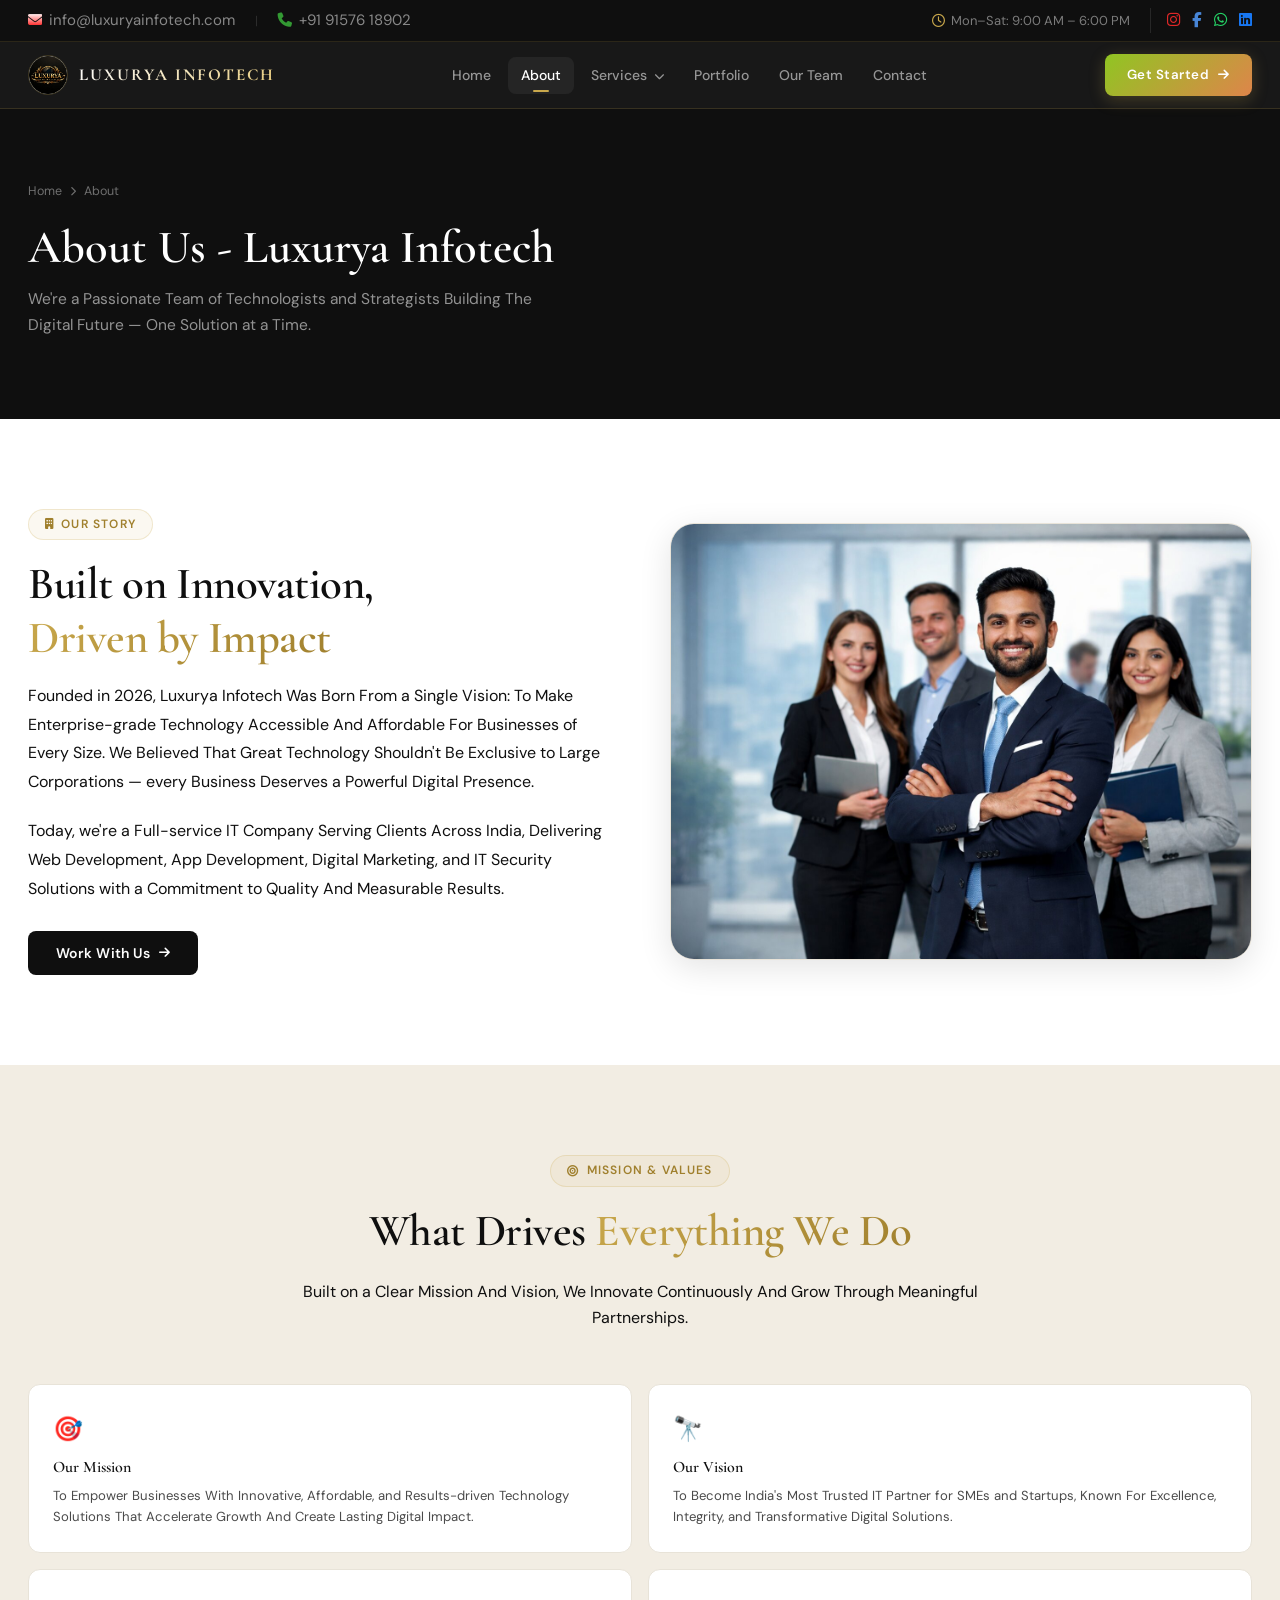
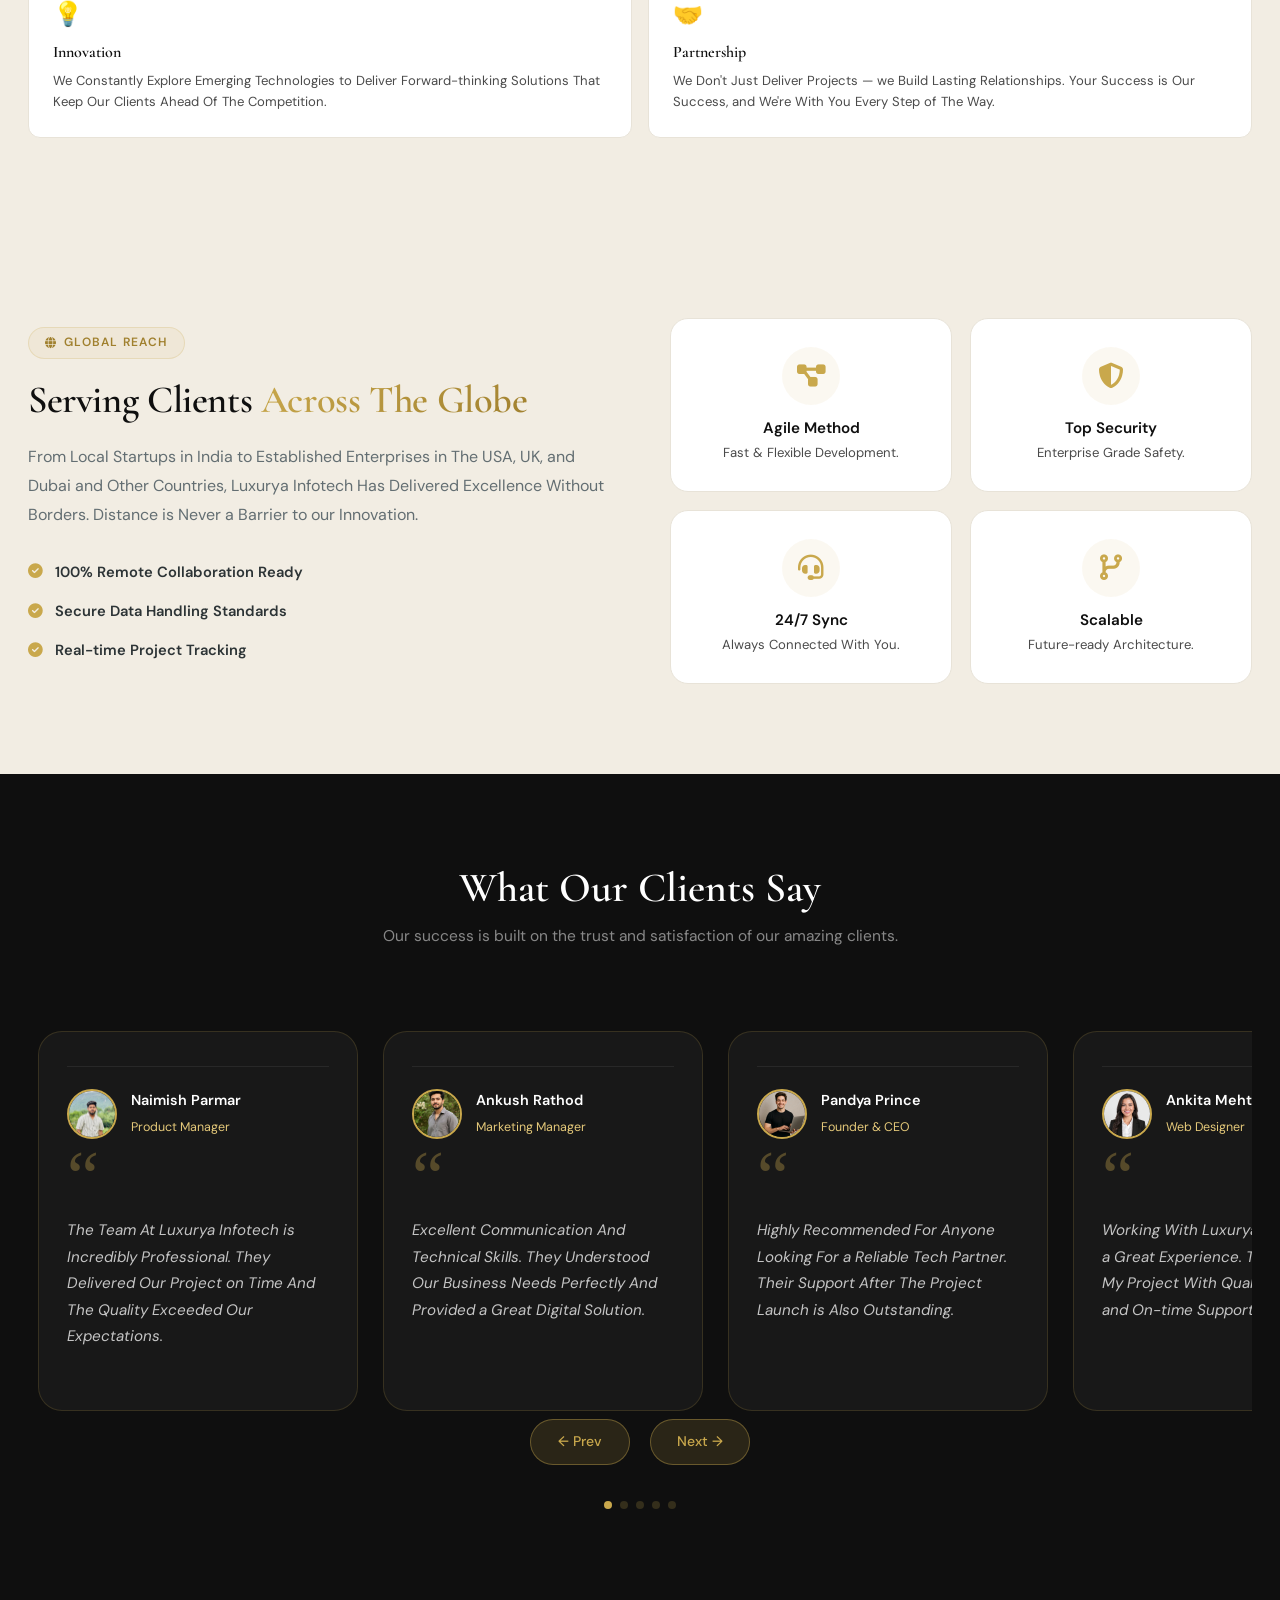
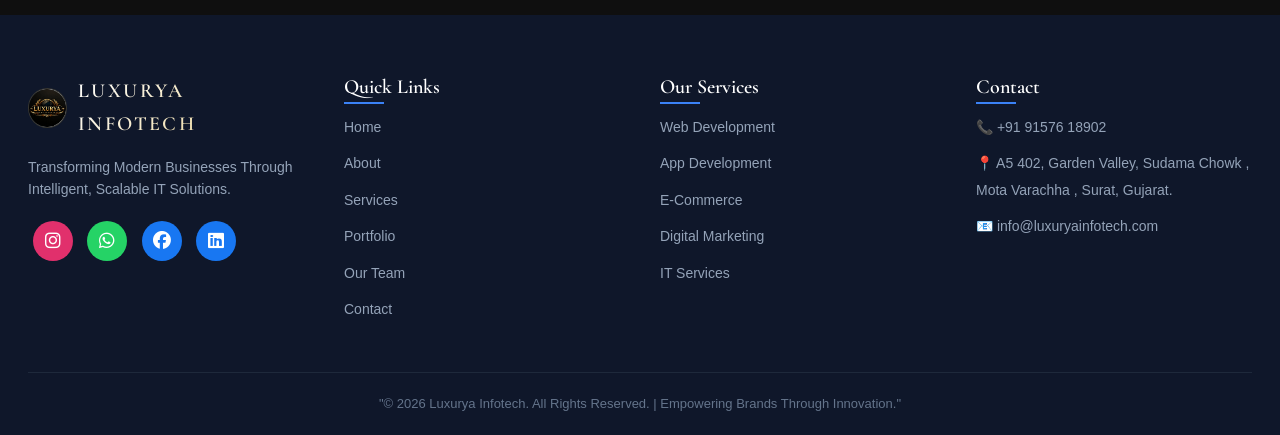
==== commit 8e9bf20a: "Update about.html" ====
--- a/about.html
+++ b/about.html
@@ -432,7 +432,7 @@
                     <h4>Contact</h4>
                     <ul>
                         <li><span><a href="tel:+919157618902">📞 +91 91576 18902</a></span></li>
-                        <li><span>📍 A5 402, GardenVeli, Sudama chowk , Mota Varachha , Surat, Gujarat.</span></li>
+                        <li><span>📍 A5 402, Garden Valley, Sudama Chowk , Mota Varachha , Surat, Gujarat.</span></li>
                         <li><span><a href="mailto:info@luxuryainfotech.com">📧 info@luxuryainfotech.com</a></span>
                         </li>
                     </ul>
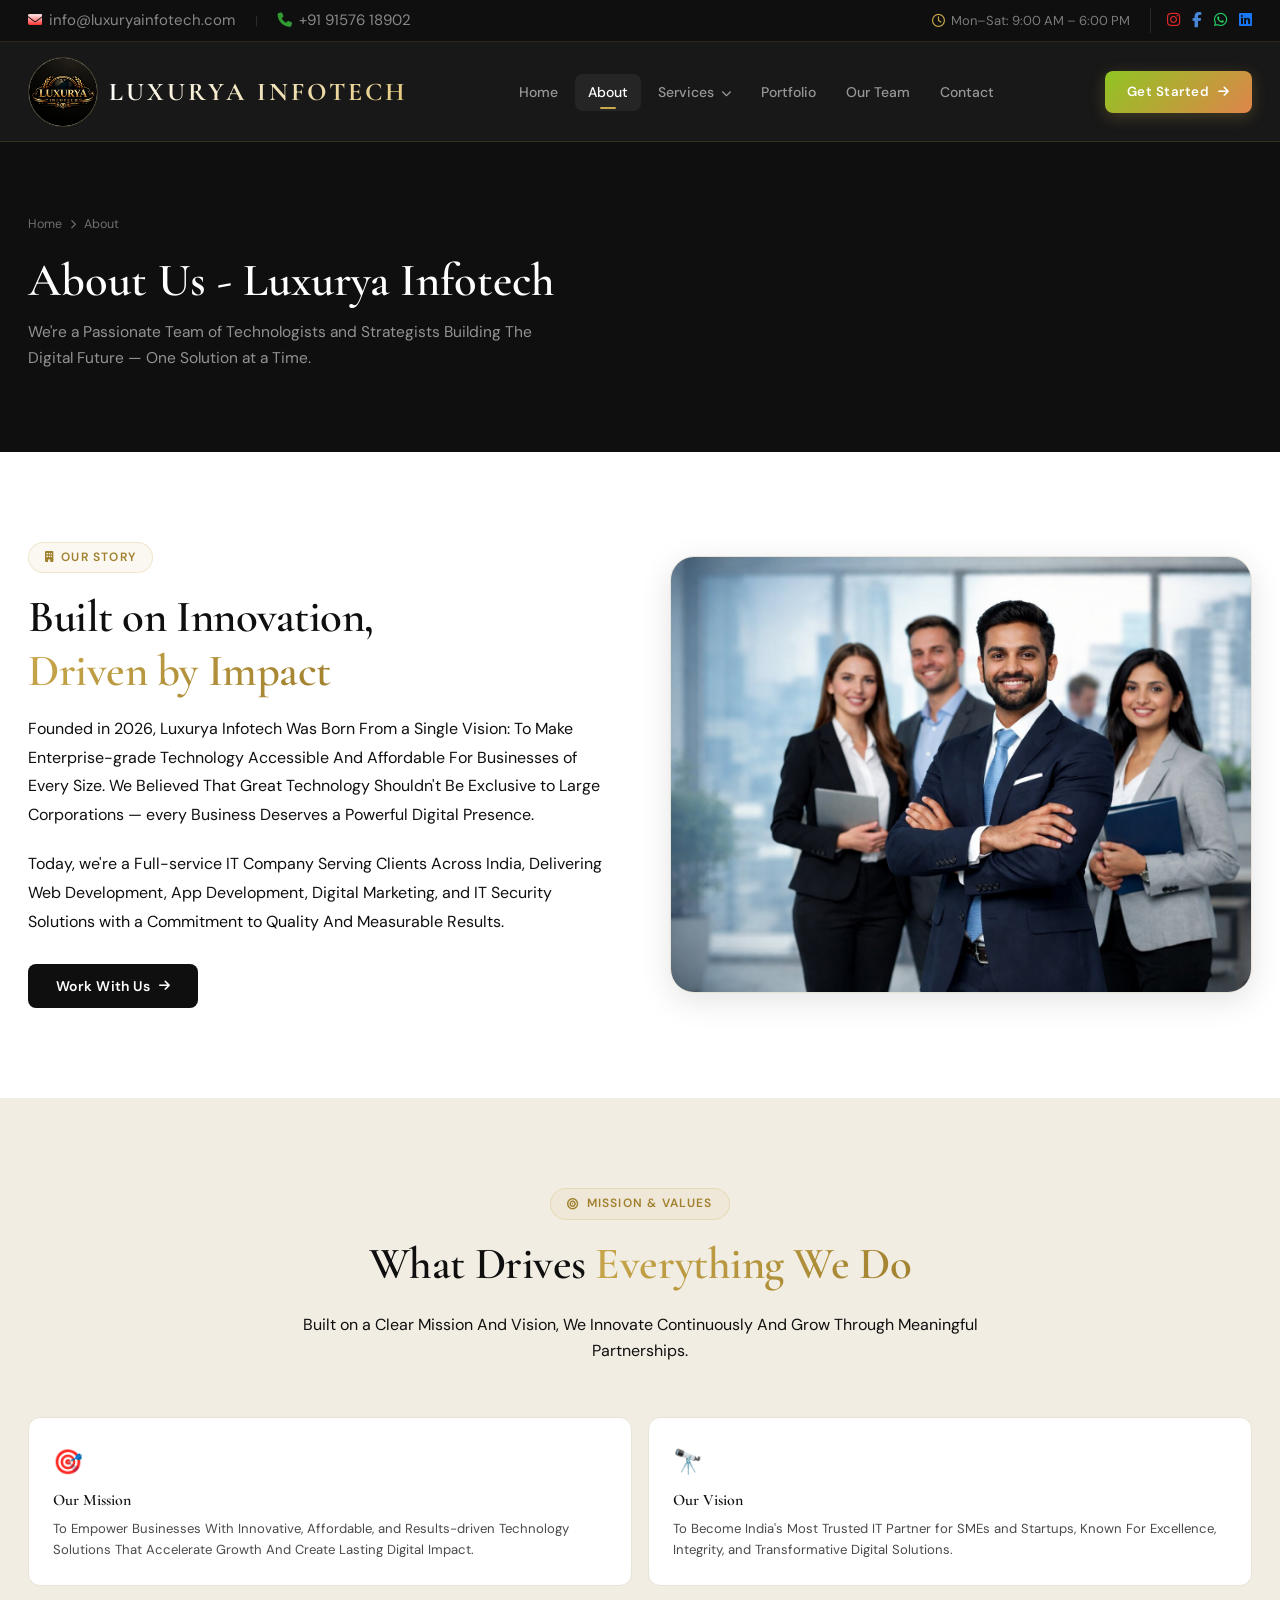
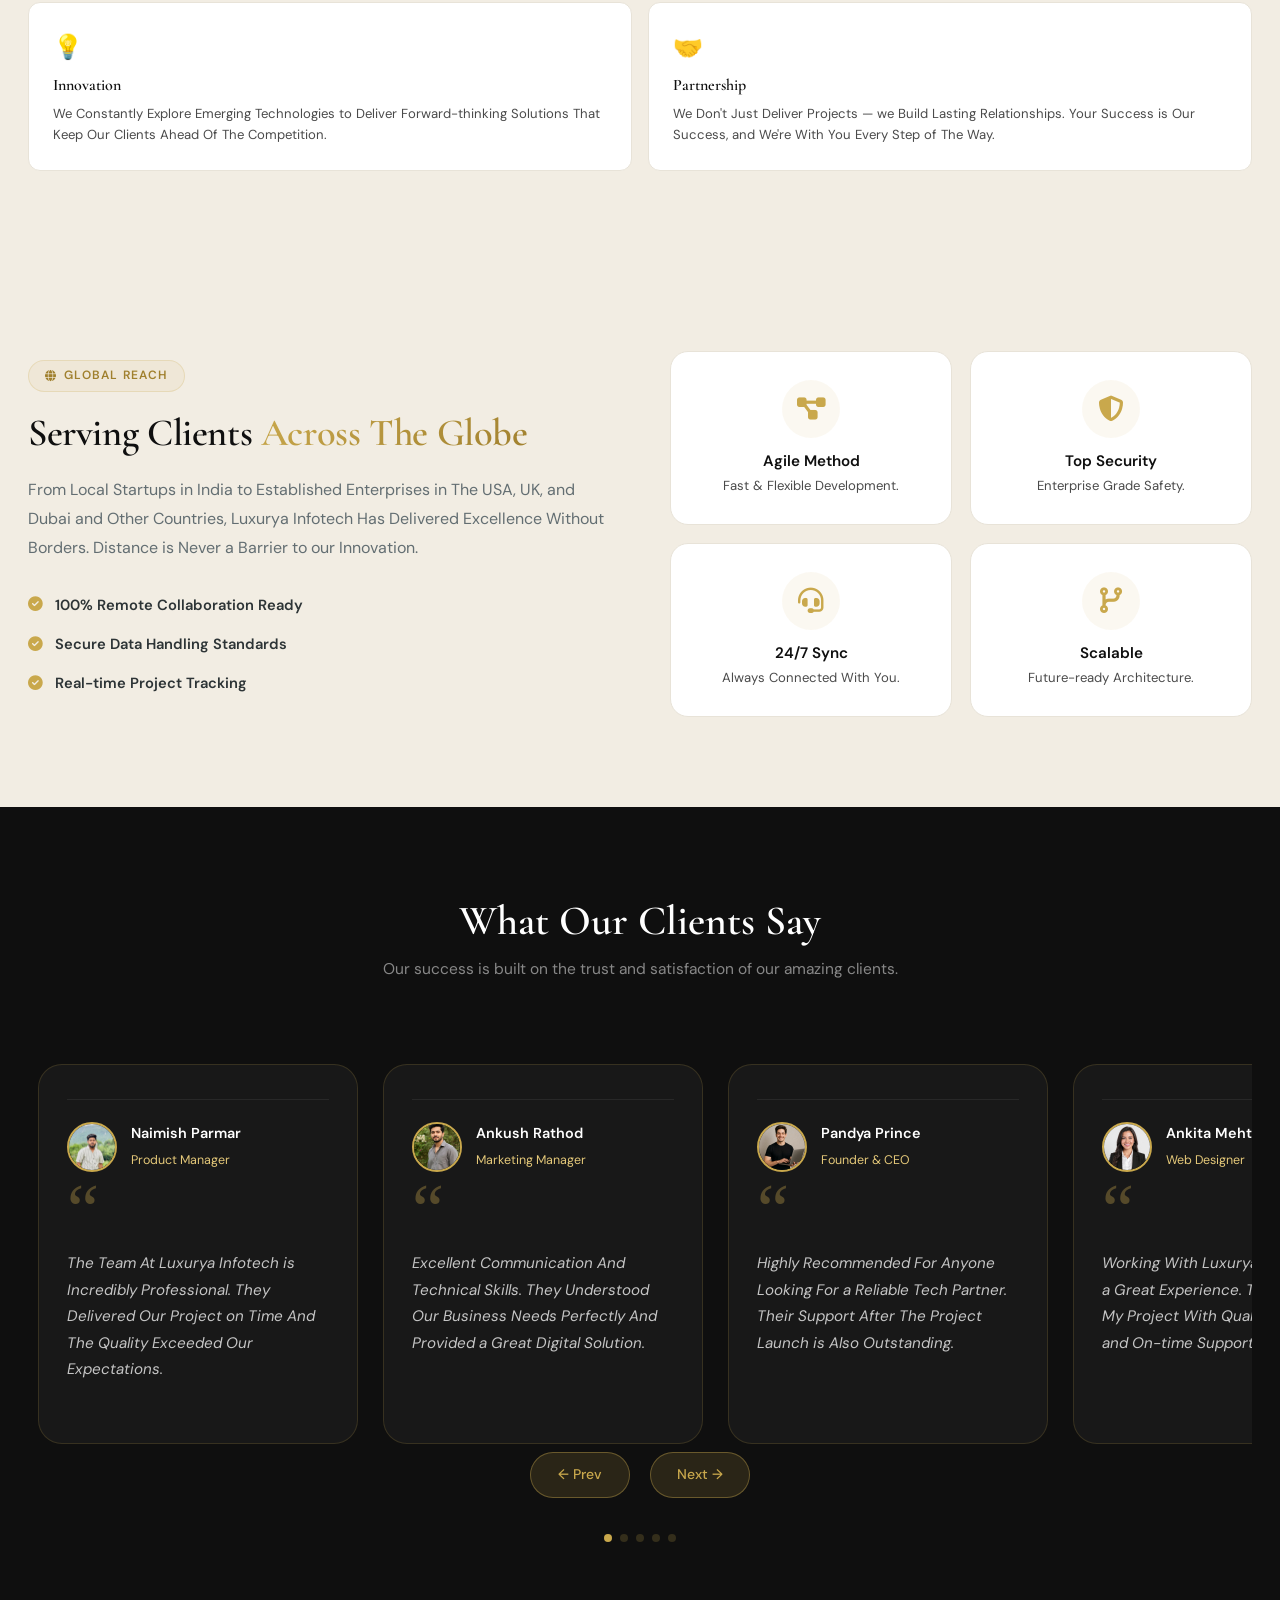
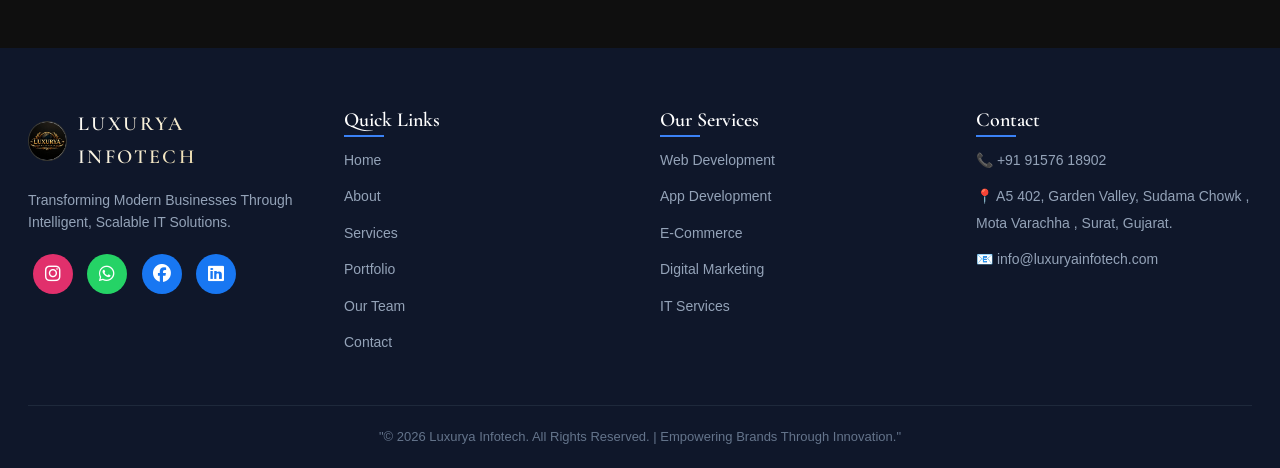
==== commit 63d45778: "Update about.html" ====
--- a/about.html
+++ b/about.html
@@ -92,7 +92,7 @@
         <div class="container">
             <div class="nav-inner">
                 <a class="nav-logo" href="index.html">
-                    <div class="logo-mark"><img style="width:40px;height:40px;" src="images/logo.jpg"
+                    <div class="logo-mark"><img src="images/logo.jpg"
                             alt="Luxurya Infotech"></div>
                     <span>LUXURYA INFOTECH</span>
                 </a>
--- a/style.css
+++ b/style.css
@@ -406,6 +406,7 @@
   top: 0;
   width: 100%;
   z-index: 1000;
+  height: 100px;
   background: rgba(15, 15, 15, 0.96);
   border-bottom: 1px solid rgba(201, 168, 76, 0.18);
   padding: 0;
@@ -420,7 +421,7 @@
   display: flex;
   align-items: center;
   justify-content: space-between;
-  height: 66px;
+  height: 100px;
 }
 
 .nav-logo {
@@ -437,6 +438,8 @@
 
 .logo-mark img {
   border-radius: 50%;
+  width: 70px; 
+  height: 70px;
   border: 1.5px solid var(--gold-border);
   object-fit: cover;
 }
@@ -444,7 +447,7 @@
 .nav-logo span {
   font-family: var(--font-display);
   font-weight: 700;
-  font-size: 1.05rem;
+  font-size: 1.6rem;
   letter-spacing: 0.12em;
   text-transform: uppercase;
   background: linear-gradient(135deg, var(--white), var(--gold-lt));
@@ -911,7 +914,7 @@
 }
 
 .service-card.custom-card {
-  background: linear-gradient( black);
+  background: linear-gradient(black);
   color: #ffffff;
   border: 1px solid;
   border-color: rgba(201, 168, 76, 0.25);
@@ -1760,7 +1763,7 @@
 }
 
 .footer-social a:hover {
-  transform: translateY(-3px);
+  transform: translateY(-5px);
   opacity: 0.9;
 }
 
@@ -2310,19 +2313,19 @@
   display: grid;
   grid-template-columns: repeat(3, 1fr);
   gap: 22px;
-    margin-bottom: -80px;
+  margin-bottom: -80px;
 }
 
 .portfolio-card {
   background: var(--white);
   border: 1px solid var(--border);
   border-radius: var(--r-lg);
-  overflow: hidden; 
+  overflow: hidden;
   transition: all var(--t) var(--ease);
 }
 
 .portfolio-card:hover {
-  border-color: var(--gold-border); 
+  border-color: var(--gold-border);
   box-shadow: var(--sh-md);
   transform: translateY(-4px);
 }
@@ -2516,6 +2519,9 @@
 
 .team-card p {
   font-size: 0.84rem;
+  font-family:
+    "Lucida Sans", "Lucida Sans Regular", "Lucida Grande",
+    "Lucida Sans Unicode", Geneva, Verdana, sans-serif;
   color: var(--t-secondary);
   line-height: 1.65;
 }
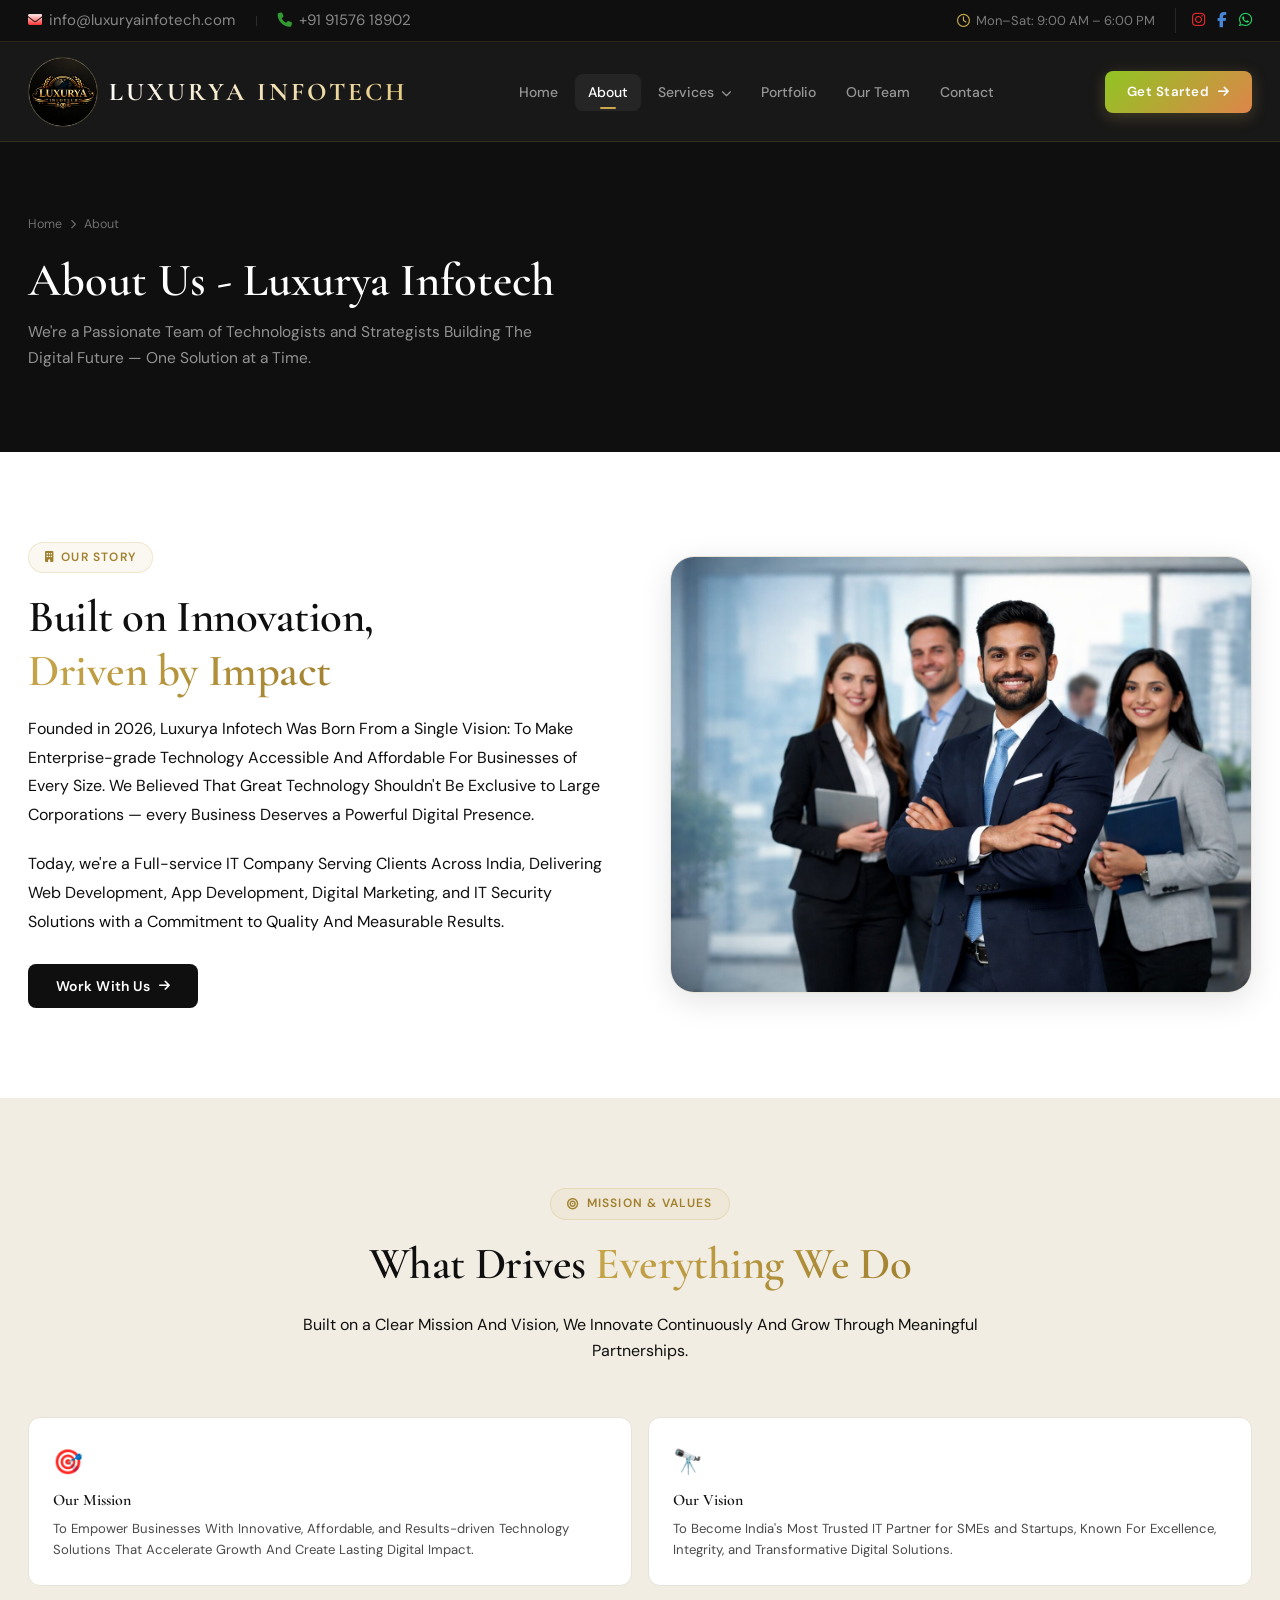
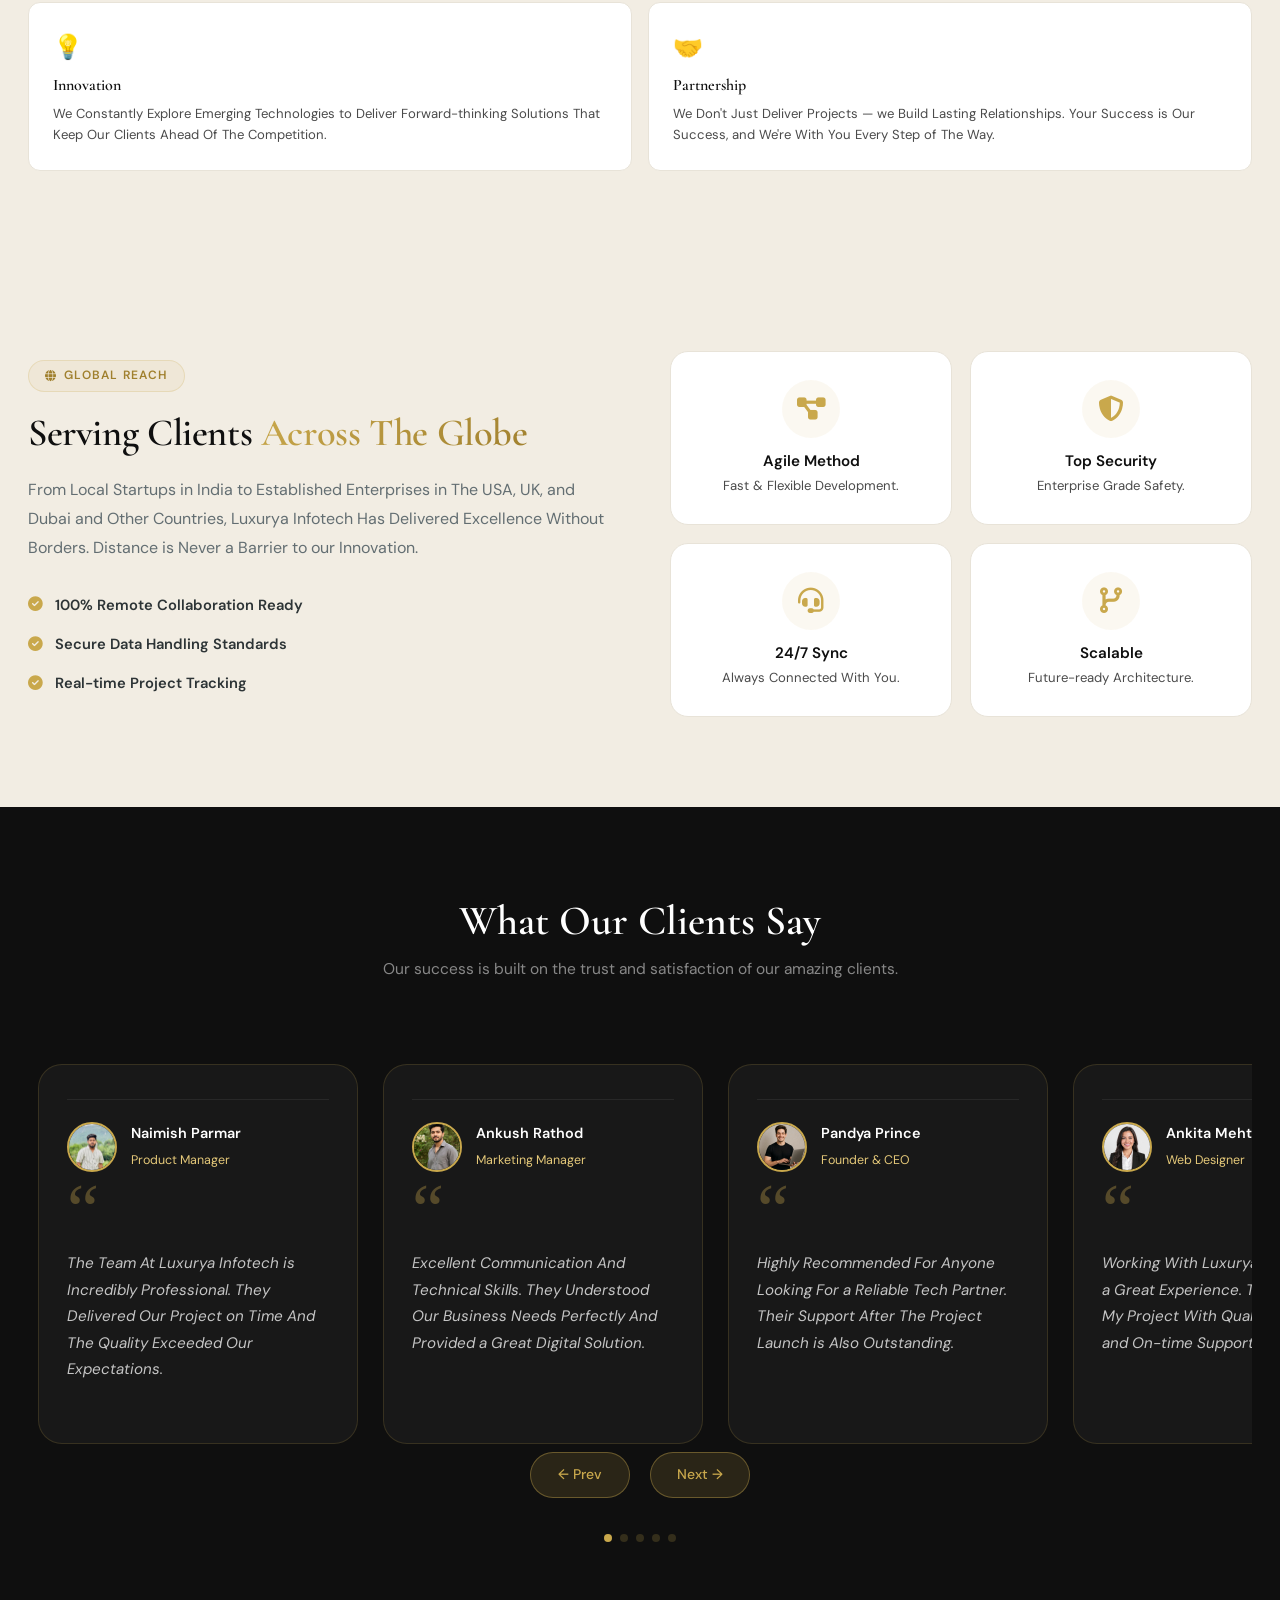
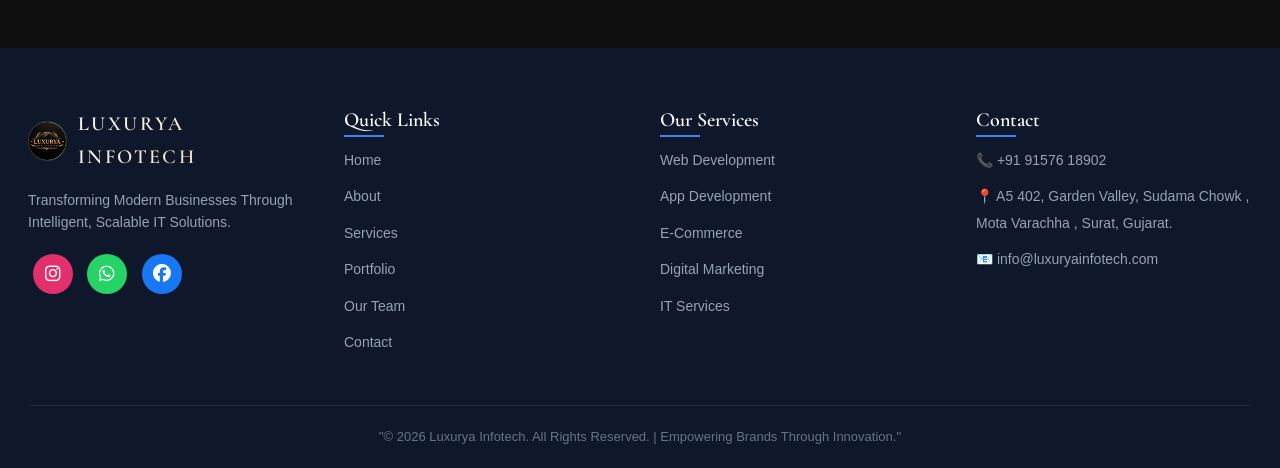
==== commit 2a5455f9: "Update about.html" ====
--- a/about.html
+++ b/about.html
@@ -78,9 +78,7 @@
                                 class="fab fa-instagram"></i></a>
                         <a href="https://www.facebook.com/profile.php?id=61570994831835"><i style="color: #4886d7;"
                                 class="fab fa-facebook-f"></i></a>
-                        <a href="https://wa.me/919157618902"><i style="color: #25D366;" class="fab fa-whatsapp"></i></a>
-                        <a href="https://www.linkedin.com/in/me/"><i style="color: #1877F2;"
-                                class="fab fa-linkedin"></i></a>
+                        <a href="https://wa.me/919157618902"><i style="color: #25D366;" class="fab fa-whatsapp"></i></a> 
                     </div>
                 </div>
             </div>
@@ -394,11 +392,7 @@
                             style="display:inline-block;width:40px;height:40px;line-height:40px;text-align:center;border-radius:50%;background:#1877F2;color:white;margin:5px;font-size:18px;">
                             <i class="fab fa-facebook"></i>
                         </a>
-
-                        <a href="https://www.linkedin.com/in/me/"
-                            style="display:inline-block;width:40px;height:40px;line-height:40px;text-align:center;border-radius:50%;background:#1877F2;color:white;margin:5px;font-size:18px;">
-                            <i class="fab fa-linkedin"></i>
-                        </a>
+ 
                     </div>
 
                 </div>
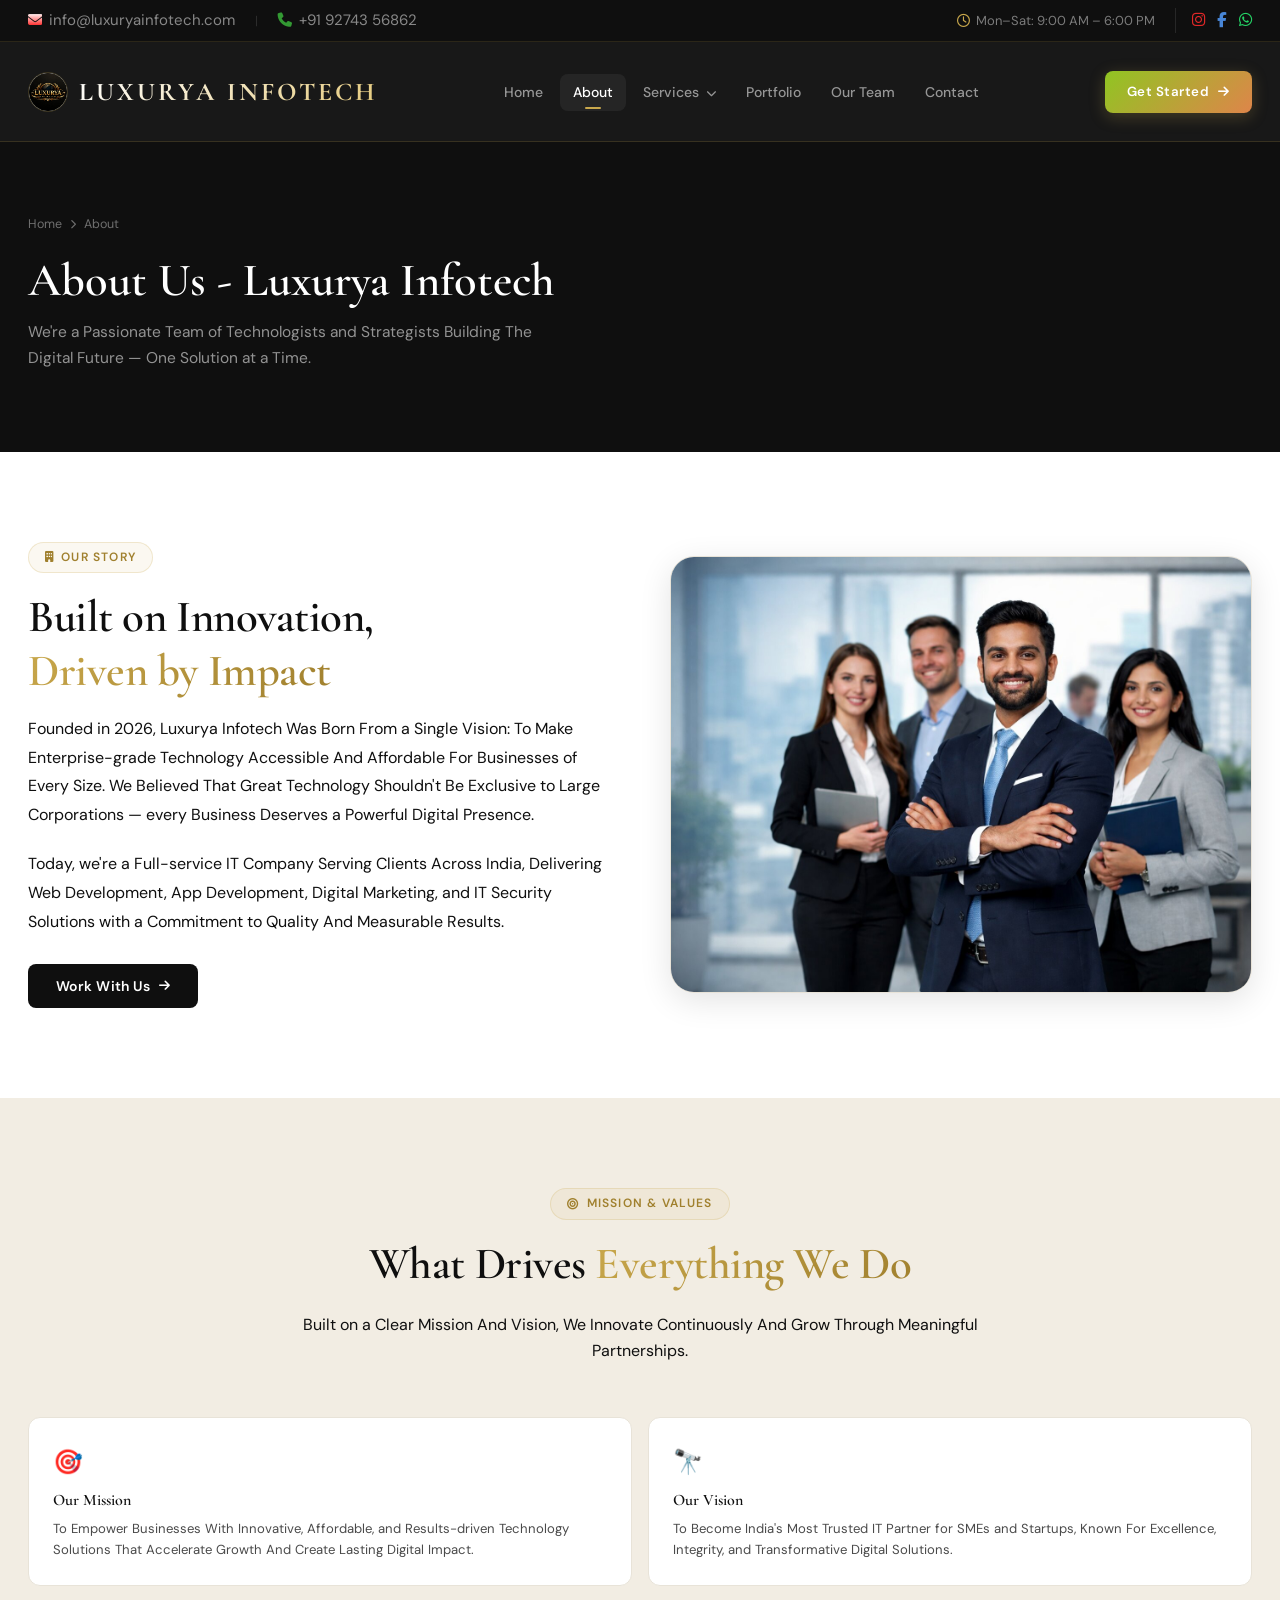
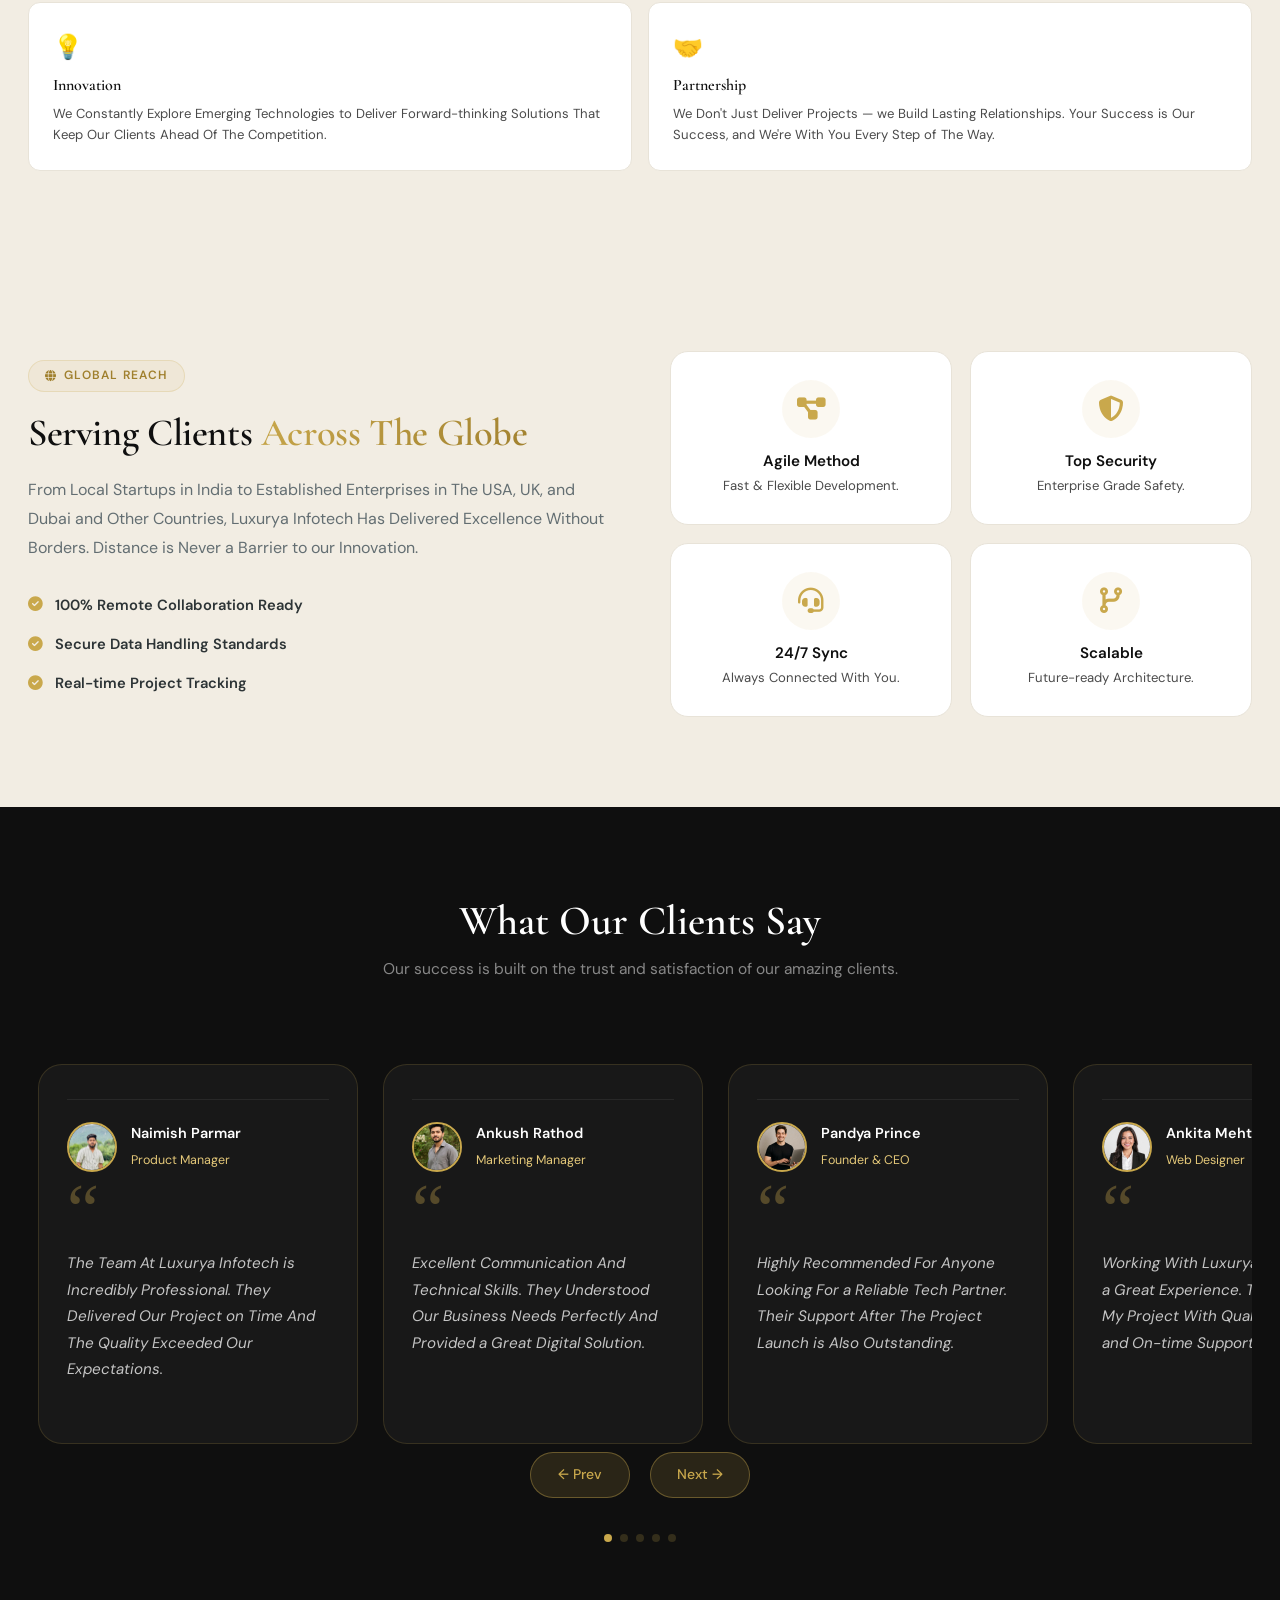
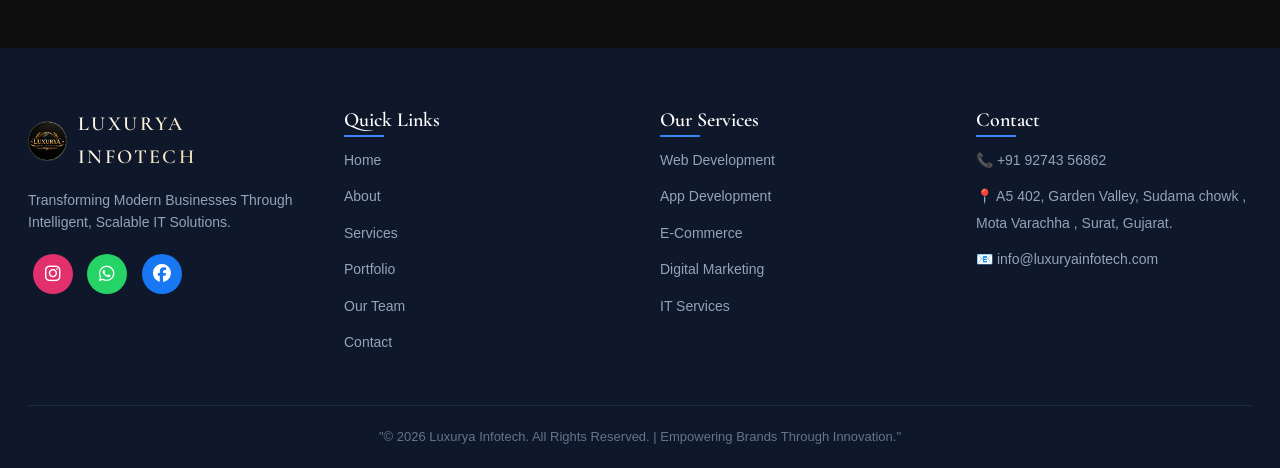
==== commit 5d51d3e3: "Update about.html" ====
--- a/about.html
+++ b/about.html
@@ -68,8 +68,8 @@
     -webkit-text-fill-color: transparent;" class="fas fa-envelope"></i>
                         info@luxuryainfotech.com</a>
                     <span class="separator">|</span>
-                    <a href="tel:+919157618902"><i class="fas fa-phone-alt"
-                            style="transform: scaleX(-1); color: #339933;"></i> +91 91576 18902</a>
+                    <a href="tel:+919274356862"><i class="fas fa-phone-alt"
+                            style="transform: scaleX(-1); color: #339933;"></i> +91 92743 56862</a>
                 </div>
                 <div class="top-right">
                     <span class="work-hours"><i class="far fa-clock"></i> Mon–Sat: 9:00 AM – 6:00 PM</span>
@@ -78,7 +78,8 @@
                                 class="fab fa-instagram"></i></a>
                         <a href="https://www.facebook.com/profile.php?id=61570994831835"><i style="color: #4886d7;"
                                 class="fab fa-facebook-f"></i></a>
-                        <a href="https://wa.me/919157618902"><i style="color: #25D366;" class="fab fa-whatsapp"></i></a> 
+                        <a href="https://wa.me/919274356862"><i style="color: #25D366;" class="fab fa-whatsapp"></i></a>
+    
                     </div>
                 </div>
             </div>
@@ -90,7 +91,7 @@
         <div class="container">
             <div class="nav-inner">
                 <a class="nav-logo" href="index.html">
-                    <div class="logo-mark"><img src="images/logo.jpg"
+                    <div class="logo-mark"><img style="width:40px;height:40px;" src="images/logo.jpg"
                             alt="Luxurya Infotech"></div>
                     <span>LUXURYA INFOTECH</span>
                 </a>
@@ -383,7 +384,7 @@
                             <i class="fab fa-instagram"></i>
                         </a>
 
-                        <a href="https://wa.me/919157618902"
+                        <a href="https://wa.me/919274356862"
                             style="display:inline-block;width:40px;height:40px;line-height:40px;text-align:center;border-radius:50%;background:#25D366;color:white;margin:5px;font-size:18px;">
                             <i class="fab fa-whatsapp"></i>
                         </a>
@@ -425,8 +426,8 @@
                 <div class="footer-col">
                     <h4>Contact</h4>
                     <ul>
-                        <li><span><a href="tel:+919157618902">📞 +91 91576 18902</a></span></li>
-                        <li><span>📍 A5 402, Garden Valley, Sudama Chowk , Mota Varachha , Surat, Gujarat.</span></li>
+                        <li><span><a href="tel:+919274356862">📞 +91 92743 56862</a></span></li>
+                        <li><span>📍 A5 402, Garden Valley, Sudama chowk , Mota Varachha , Surat, Gujarat.</span></li>
                         <li><span><a href="mailto:info@luxuryainfotech.com">📧 info@luxuryainfotech.com</a></span>
                         </li>
                     </ul>
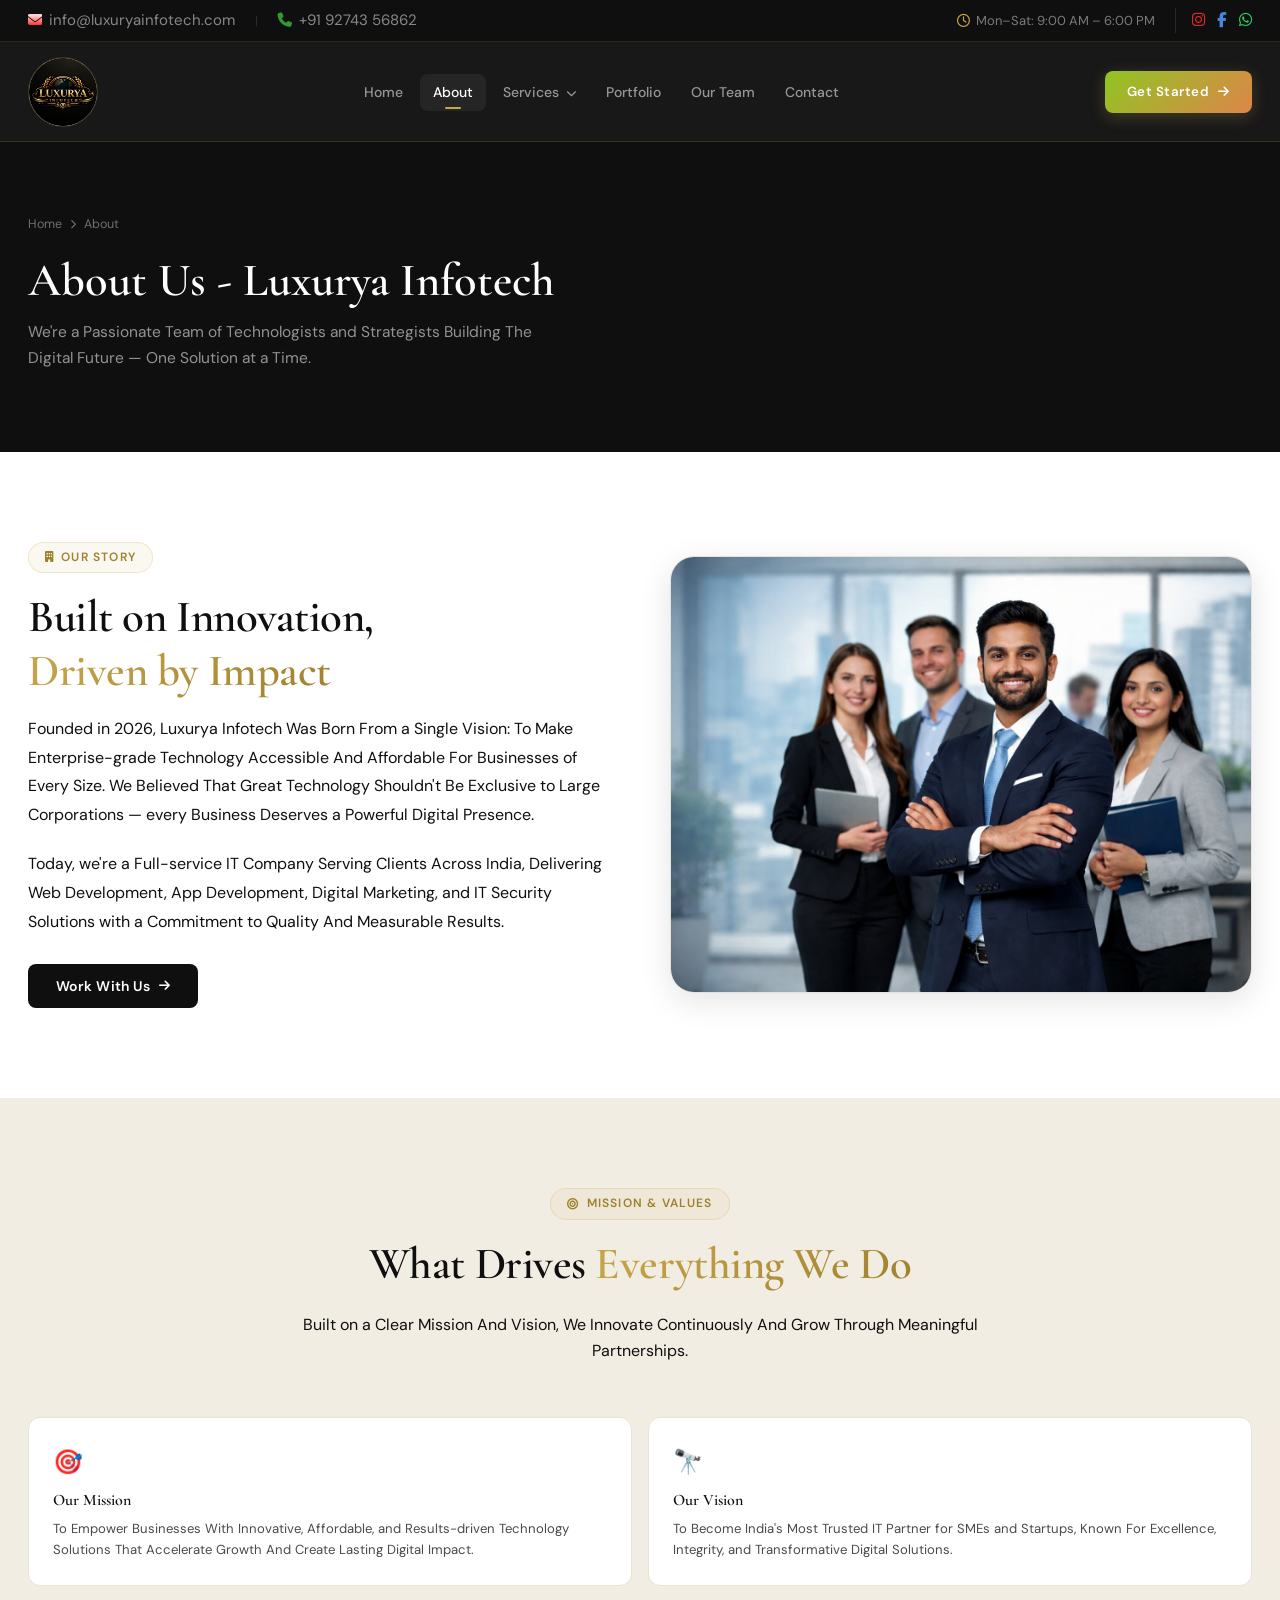
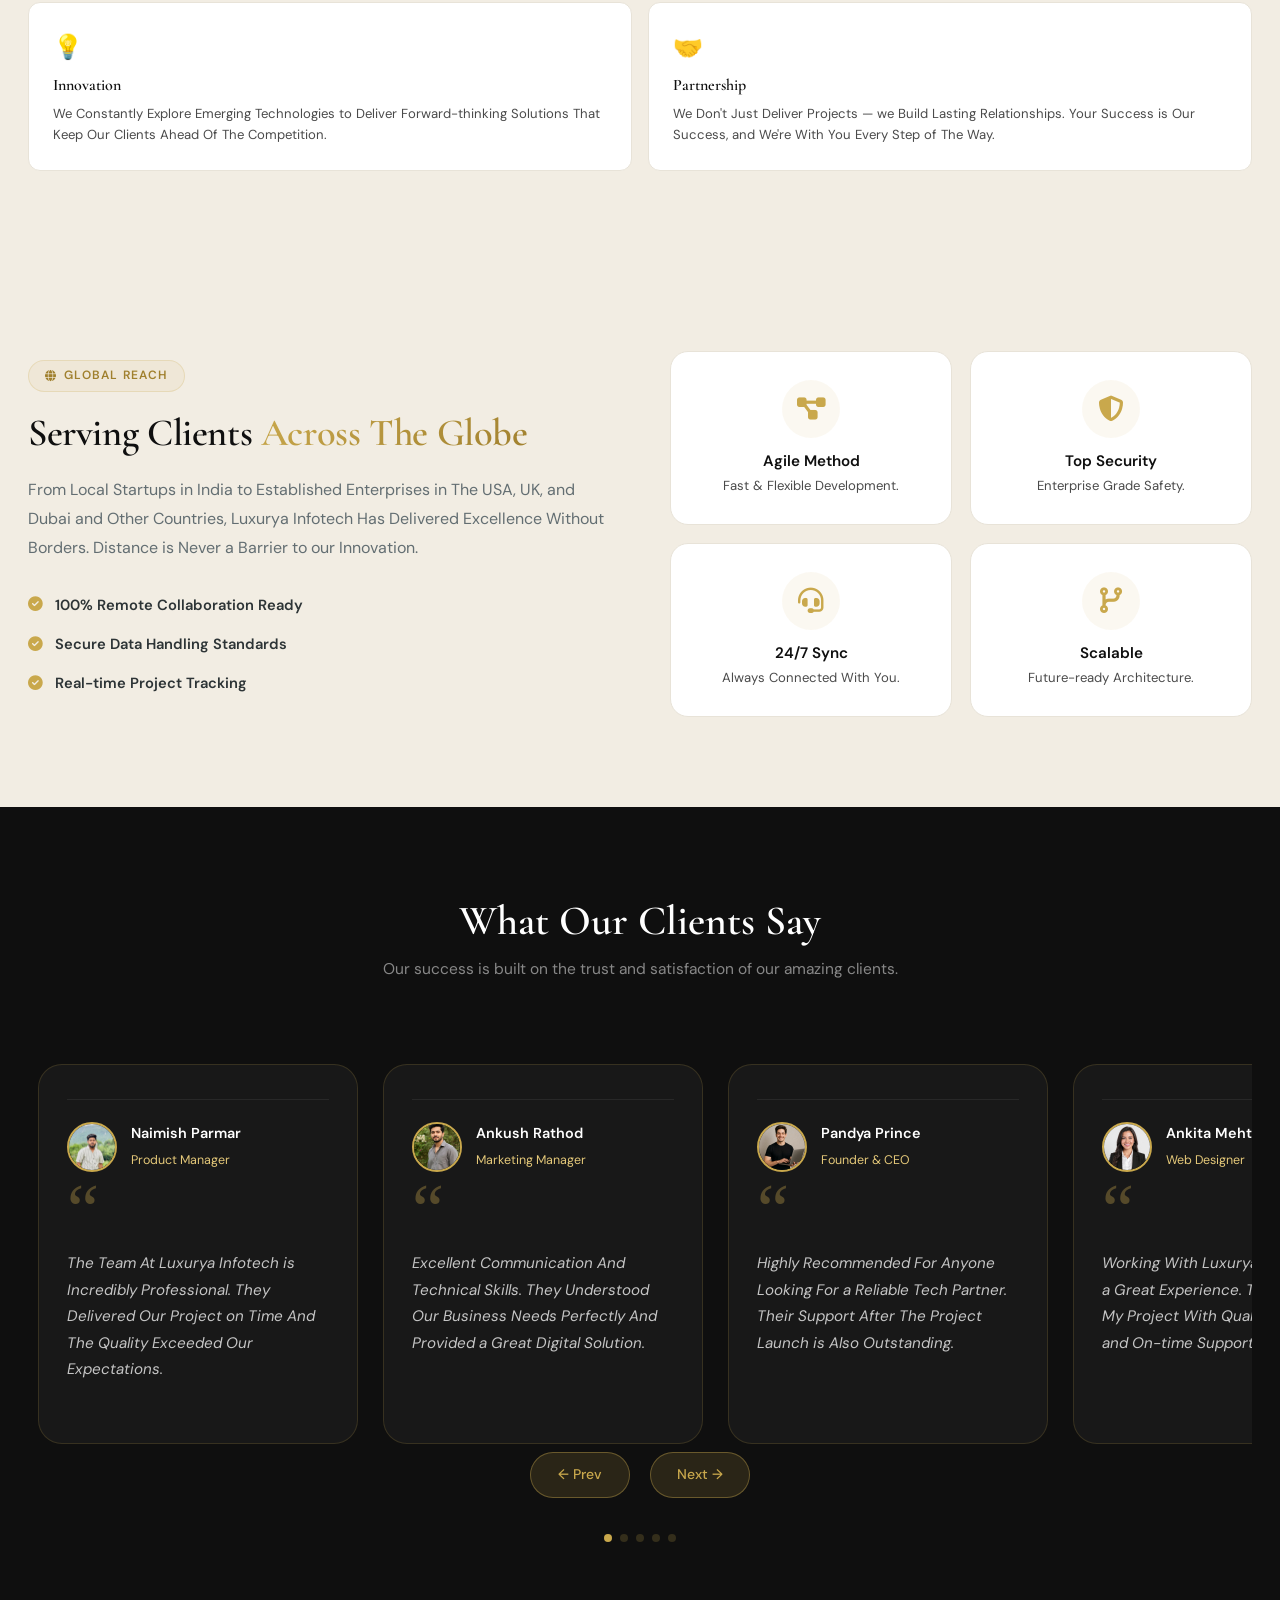
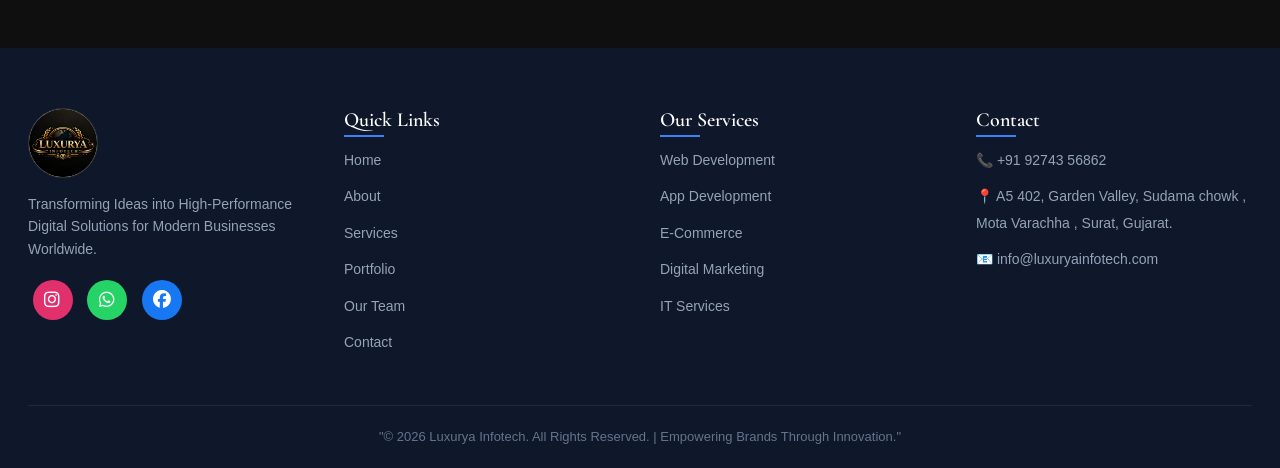
==== commit 20f0ded9: "Update about.html" ====
--- a/about.html
+++ b/about.html
@@ -1,446 +1,738 @@
-<!DOCTYPE html>
+<!doctype html>
 <html lang="en">
-
-<head>
-    <meta charset="UTF-8">
-    <meta name="viewport" content="width=device-width, initial-scale=1.0">
+  <head>
+    <meta charset="UTF-8" />
+    <meta name="viewport" content="width=device-width, initial-scale=1.0" />
 
     <title>About | Luxurya Infotech</title>
 
-    <meta name="description"
-        content="Luxurya Infotech is a leading web development company in Surat offering For A New Project, mobile apps, UI/UX design, and digital marketing services across India.">
-    <meta name="keywords"
-        content="Luxurya Infotech, web development company Surat, MERN stack developer India, app development company, digital marketing services India">
-    <meta name="robots" content="index, follow">
-    <meta name="author" content="Luxurya Infotech">
-    <link rel="canonical" href="https://www.luxuryainfotech.com/">
+    <meta
+      name="description"
+      content="Luxurya Infotech is a leading web development company in Surat offering For A New Project, mobile apps, UI/UX design, and digital marketing services across India."
+    />
+    <meta
+      name="keywords"
+      content="Luxurya Infotech, web development company Surat, MERN stack developer India, app development company, digital marketing services India"
+    />
+    <meta name="robots" content="index, follow" />
+    <meta name="author" content="Luxurya Infotech" />
+    <link rel="canonical" href="https://www.luxuryainfotech.com/" />
 
     <!-- Favicon (use your own domain) -->
-    <link rel="icon" type="image/jpg" href="https://www.luxuryainfotech.com/images/logo.jpg">
+    <link
+      rel="icon"
+      type="image/jpg"
+      href="https://www.luxuryainfotech.com/images/logo.jpg"
+    />
 
     <!-- Theme -->
-    <meta name="theme-color" content="#0f172a">
+    <meta name="theme-color" content="#0f172a" />
 
     <!-- Open Graph -->
-    <meta property="og:site_name" content="Luxurya Infotech">
-    <meta property="og:type" content="website">
-    <meta property="og:url" content="https://www.luxuryainfotech.com/">
-    <meta property="og:image" content="https://www.luxuryainfotech.com/images/logo.jpg">
-    <meta property="og:image" content="https://www.luxuryainfotech.com/images/og-banner.jpg">
-    <meta property="og:title" content="Best Web Development Company in Surat | Luxurya Infotech">
-    <meta property="og:description"
-        content="Professional web development, app development & digital marketing services to grow your business.">
-    <meta property="og:image" content="https://www.luxuryainfotech.com/images/logo.jpg">
+    <meta property="og:site_name" content="Luxurya Infotech" />
+    <meta property="og:type" content="website" />
+    <meta property="og:url" content="https://www.luxuryainfotech.com/" />
+    <meta
+      property="og:image"
+      content="https://www.luxuryainfotech.com/images/logo.jpg"
+    />
+    <meta
+      property="og:image"
+      content="https://www.luxuryainfotech.com/images/og-banner.jpg"
+    />
+    <meta
+      property="og:title"
+      content="Best Web Development Company in Surat | Luxurya Infotech"
+    />
+    <meta
+      property="og:description"
+      content="Professional web development, app development & digital marketing services to grow your business."
+    />
+    <meta
+      property="og:image"
+      content="https://www.luxuryainfotech.com/images/logo.jpg"
+    />
 
     <!-- Twitter -->
-    <meta name="twitter:card" content="summary_large_image">
-    <meta name="twitter:title" content="Luxurya Infotech - IT Solutions Company">
-    <meta name="twitter:description" content="Grow your business with modern web & app solutions.">
-    <meta name="twitter:image" content="https://www.luxuryainfotech.com/images/logo.jpg">
+    <meta name="twitter:card" content="summary_large_image" />
+    <meta
+      name="twitter:title"
+      content="Luxurya Infotech - IT Solutions Company"
+    />
+    <meta
+      name="twitter:description"
+      content="Grow your business with modern web & app solutions."
+    />
+    <meta
+      name="twitter:image"
+      content="https://www.luxuryainfotech.com/images/logo.jpg"
+    />
 
     <!-- Local SEO -->
-    <meta name="geo.region" content="IN-GJ">
-    <meta name="geo.placename" content="Surat">
-    <meta name="geo.position" content="21.1702;72.8311">
-    <meta name="ICBM" content="21.1702, 72.8311">
+    <meta name="geo.region" content="IN-GJ" />
+    <meta name="geo.placename" content="Surat" />
+    <meta name="geo.position" content="21.1702;72.8311" />
+    <meta name="ICBM" content="21.1702, 72.8311" />
 
     <!-- Fonts & CSS -->
-    <link rel="preconnect" href="https://fonts.googleapis.com">
-    <link rel="preconnect" href="https://fonts.gstatic.com" crossorigin>
-    <link href="https://fonts.googleapis.com/css2?family=Plus+Jakarta+Sans:wght@300;400;500;600;700&display=swap"
-        rel="stylesheet">
-    <link rel="stylesheet" href="https://cdn.jsdelivr.net/npm/swiper@11/swiper-bundle.min.css">
-    <link rel="stylesheet" href="https://cdnjs.cloudflare.com/ajax/libs/font-awesome/6.5.0/css/all.min.css">
+    <link rel="preconnect" href="https://fonts.googleapis.com" />
+    <link rel="preconnect" href="https://fonts.gstatic.com" crossorigin />
+    <link
+      href="https://fonts.googleapis.com/css2?family=Plus+Jakarta+Sans:wght@300;400;500;600;700&display=swap"
+      rel="stylesheet"
+    />
+    <link
+      rel="stylesheet"
+      href="https://cdn.jsdelivr.net/npm/swiper@11/swiper-bundle.min.css"
+    />
+    <link
+      rel="stylesheet"
+      href="https://cdnjs.cloudflare.com/ajax/libs/font-awesome/6.5.0/css/all.min.css"
+    />
     <script src="https://cdn.jsdelivr.net/npm/swiper@11/swiper-bundle.min.js"></script>
     <!-- Google tag (gtag.js) -->
-    <script async src="https://www.googletagmanager.com/gtag/js?id=G-0WK9GT3Q1Q"></script>
-    <link rel="stylesheet" href="style.css">
-</head>
-
-<body>
-
+    <script
+      async
+      src="https://www.googletagmanager.com/gtag/js?id=G-0WK9GT3Q1Q"
+    ></script>
+    <link rel="stylesheet" href="style.css" />
+  </head>
+
+  <body>
     <!-- TOP BAR -->
     <div class="top-bar">
-        <div class="container">
-            <div class="top-bar-inner">
-                <div class="top-info">
-                    <a href="mailto:info@luxuryainfotech.com"><i style="background: linear-gradient( white, red);-webkit-background-clip: text; background-clip: text;
-    -webkit-text-fill-color: transparent;" class="fas fa-envelope"></i>
-                        info@luxuryainfotech.com</a>
-                    <span class="separator">|</span>
-                    <a href="tel:+919274356862"><i class="fas fa-phone-alt"
-                            style="transform: scaleX(-1); color: #339933;"></i> +91 92743 56862</a>
-                </div>
-                <div class="top-right">
-                    <span class="work-hours"><i class="far fa-clock"></i> Mon–Sat: 9:00 AM – 6:00 PM</span>
-                    <div class="top-socials">
-                        <a href="https://www.instagram.com/luxurya_infotech/"><i style="color: rgb(225, 40, 40);"
-                                class="fab fa-instagram"></i></a>
-                        <a href="https://www.facebook.com/profile.php?id=61570994831835"><i style="color: #4886d7;"
-                                class="fab fa-facebook-f"></i></a>
-                        <a href="https://wa.me/919274356862"><i style="color: #25D366;" class="fab fa-whatsapp"></i></a>
-    
-                    </div>
-                </div>
-            </div>
-        </div>
+      <div class="container">
+        <div class="top-bar-inner">
+          <div class="top-info">
+            <a href="mailto:info@luxuryainfotech.com"
+              ><i
+                style="
+                  background: linear-gradient(white, red);
+                  -webkit-background-clip: text;
+                  background-clip: text;
+                  -webkit-text-fill-color: transparent;
+                "
+                class="fas fa-envelope"
+              ></i>
+              info@luxuryainfotech.com</a
+            >
+            <span class="separator">|</span>
+            <a href="tel:+919274356862"
+              ><i
+                class="fas fa-phone-alt"
+                style="transform: scaleX(-1); color: #339933"
+              ></i>
+              +91 92743 56862</a
+            >
+          </div>
+          <div class="top-right">
+            <span class="work-hours"
+              ><i class="far fa-clock"></i> Mon–Sat: 9:00 AM – 6:00 PM</span
+            >
+            <div class="top-socials">
+              <a href="https://www.instagram.com/luxuryainfotech/"
+                ><i style="color: rgb(225, 40, 40)" class="fab fa-instagram"></i
+              ></a>
+              <a href="https://www.facebook.com/profile.php?id=61570994831835"
+                ><i style="color: #4886d7" class="fab fa-facebook-f"></i
+              ></a>
+              <a href="https://wa.me/919274356862"
+                ><i style="color: #25d366" class="fab fa-whatsapp"></i
+              ></a>
+            </div>
+          </div>
+        </div>
+      </div>
     </div>
 
     <!-- NAVBAR -->
     <nav id="navbar">
-        <div class="container">
-            <div class="nav-inner">
-                <a class="nav-logo" href="index.html">
-                    <div class="logo-mark"><img style="width:40px;height:40px;" src="images/logo.jpg"
-                            alt="Luxurya Infotech"></div>
-                    <span>LUXURYA INFOTECH</span>
-                </a>
-                <div class="nav-links">
-                    <a class="nav-link" href="index.html" data-page="home">Home</a>
-                    <a class="nav-link" href="about.html" data-page="about">About</a>
-                    <div class="nav-dropdown">
-                        <a class="nav-link" href="services.html" data-page="services">Services <i
-                                class="fas fa-chevron-down" style="font-size:.65rem;margin-left:3px"></i></a>
-                        <div class="nav-dropdown-menu">
-                            <div class="dropdown-item" onclick="location.href='services.html#web'"><i
-                                    class="fas fa-globe"></i> Web Development</div>
-                            <div class="dropdown-item" onclick="location.href='services.html#app'"><i
-                                    class="fas fa-mobile-alt"></i> App Development</div>
-                            <div class="dropdown-item" onclick="location.href='services.html#ecommerce'"><i
-                                    class="fas fa-shopping-cart"></i> E-Commerce Systems</div>
-                            <div class="dropdown-item" onclick="location.href='services.html#digital'"><i
-                                    class="fas fa-chart-line"></i> Digital Marketing & SEO</div>
-                            <div class="dropdown-item" onclick="location.href='services.html#it'"><i
-                                    class="fas fa-shield-alt"></i> IT Support & Security</div>
-                        </div>
-                    </div>
-                    <a class="nav-link" href="portfolio.html" data-page="portfolio">Portfolio</a>
-                    <a class="nav-link" href="team.html" data-page="team">Our Team</a>
-                    <a class="nav-link" href="contact.html" data-page="contact">Contact</a>
-                </div>
-                <a class="btn btn-primary nav-cta" href="contact.html">Get Started <i
-                        class="fas fa-arrow-right"></i></a>
-                <button class="hamburger" aria-label="Menu"><span></span><span></span><span></span></button>
-            </div>
-        </div>
+      <div class="container">
+        <div class="nav-inner">
+          <a class="nav-logo" href="index.html">
+            <div class="logo-mark">
+              <img src="images/logo.jpg" alt="Luxurya Infotech" />
+            </div>
+          </a>
+          <div class="nav-links">
+            <a class="nav-link" href="index.html" data-page="home">Home</a>
+            <a class="nav-link" href="about.html" data-page="about">About</a>
+            <div class="nav-dropdown">
+              <a class="nav-link" href="services.html" data-page="services"
+                >Services
+                <i
+                  class="fas fa-chevron-down"
+                  style="font-size: 0.65rem; margin-left: 3px"
+                ></i
+              ></a>
+              <div class="nav-dropdown-menu">
+                <div
+                  class="dropdown-item"
+                  onclick="location.href = 'services.html#web'"
+                >
+                  <i class="fas fa-globe"></i> Web Development
+                </div>
+                <div
+                  class="dropdown-item"
+                  onclick="location.href = 'services.html#app'"
+                >
+                  <i class="fas fa-mobile-alt"></i> App Development
+                </div>
+                <div
+                  class="dropdown-item"
+                  onclick="location.href = 'services.html#ecommerce'"
+                >
+                  <i class="fas fa-shopping-cart"></i> E-Commerce Systems
+                </div>
+                <div
+                  class="dropdown-item"
+                  onclick="location.href = 'services.html#digital'"
+                >
+                  <i class="fas fa-chart-line"></i> Digital Marketing & SEO
+                </div>
+                <div
+                  class="dropdown-item"
+                  onclick="location.href = 'services.html#it'"
+                >
+                  <i class="fas fa-shield-alt"></i> IT Support & Security
+                </div>
+              </div>
+            </div>
+            <a class="nav-link" href="portfolio.html" data-page="portfolio"
+              >Portfolio</a
+            >
+            <a class="nav-link" href="team.html" data-page="team">Our Team</a>
+            <a class="nav-link" href="contact.html" data-page="contact"
+              >Contact</a
+            >
+          </div>
+          <a class="btn btn-primary nav-cta" href="contact.html"
+            >Get Started <i class="fas fa-arrow-right"></i
+          ></a>
+          <button class="hamburger" aria-label="Menu">
+            <span></span><span></span><span></span>
+          </button>
+        </div>
+      </div>
     </nav>
     <div class="mobile-menu" id="mobileMenu">
-        <a class="mobile-nav-link" href="index.html"><i class="fas fa-home" style="color:#61DAFB"></i> Home</a>
-        <a class="mobile-nav-link" href="about.html"><i class="fas fa-user" style="color:#61DAFB"></i> About</a>
-        <a class="mobile-nav-link" href="services.html"><i class="fas fa-cogs" style="color:#61DAFB"></i> Services</a>
-        <a class="mobile-nav-link" href="portfolio.html"><i class="fas fa-briefcase" style="color:#61DAFB"></i>
-            Portfolio</a>
-        <a class="mobile-nav-link" href="team.html"><i class="fas fa-users" style="color:#61DAFB"></i> Our Team</a>
-        <a class="mobile-nav-link" href="contact.html"><i class="fas fa-envelope" style="color:#61DAFB"></i> Contact</a>
+      <a class="mobile-nav-link" href="index.html"
+        ><i class="fas fa-home" style="color: #61dafb"></i> Home</a
+      >
+      <a class="mobile-nav-link" href="about.html"
+        ><i class="fas fa-user" style="color: #61dafb"></i> About</a
+      >
+      <a class="mobile-nav-link" href="services.html"
+        ><i class="fas fa-cogs" style="color: #61dafb"></i> Services</a
+      >
+      <a class="mobile-nav-link" href="portfolio.html"
+        ><i class="fas fa-briefcase" style="color: #61dafb"></i> Portfolio</a
+      >
+      <a class="mobile-nav-link" href="team.html"
+        ><i class="fas fa-users" style="color: #61dafb"></i> Our Team</a
+      >
+      <a class="mobile-nav-link" href="contact.html"
+        ><i class="fas fa-envelope" style="color: #61dafb"></i> Contact</a
+      >
     </div>
 
     <section class="page-hero">
-        <div class="page-hero-bg"></div>
-        <div class="container">
-            <div class="breadcrumb"><span onclick="showPage('home')"><a href="index.html">Home</a></span><i
-                    class="fas fa-chevron-right"></i><span>About</span></div>
-            <h1>About Us - Luxurya Infotech</h1>
-            <p>We're a Passionate Team of Technologists and Strategists Building The Digital Future — One Solution
-                at a Time.</p>
-        </div>
+      <div class="page-hero-bg"></div>
+      <div class="container">
+        <div class="breadcrumb">
+          <span onclick="showPage('home')"><a href="index.html">Home</a></span
+          ><i class="fas fa-chevron-right"></i><span>About</span>
+        </div>
+        <h1>About Us - Luxurya Infotech</h1>
+        <p>
+          We're a Passionate Team of Technologists and Strategists Building The
+          Digital Future — One Solution at a Time.
+        </p>
+      </div>
     </section>
 
     <section class="section">
-        <div class="container">
-            <div class="about-intro">
-                <div class="fade-in">
-                    <div class="eyebrow"><i class="fas fa-building"></i> Our Story</div>
-                    <h2 class="section-title">Built on Innovation,<br><span class="hl">Driven by Impact</span></h2>
-                    <p style="color:var(--text2);line-height:1.8;margin-bottom:20px">Founded in 2026, Luxurya
-                        Infotech Was Born From a Single Vision: To Make Enterprise-grade Technology Accessible And
-                        Affordable For Businesses of Every Size. We Believed That Great Technology Shouldn't Be
-                        Exclusive to Large Corporations — every Business Deserves a Powerful Digital Presence.</p>
-                    <p style="color:var(--text2);line-height:1.8">Today, we're a Full-service IT Company Serving
-                        Clients Across India, Delivering Web Development, App Development, Digital Marketing, and IT
-                        Security Solutions with a Commitment to Quality And Measurable Results.</p>
-                    <a href="contact.html"><button class="btn btn-primary" style="margin-top:28px"
-                            onclick="showPage('contact')">Work With
-                            Us <i class="fas fa-arrow-right"></i></button></a>
-                </div>
-                <div class="fade-in">
-                    <div class="about-intro-img">
-                        <div class="placeholder-art"><img src="images/about-us.jpg" alt="text"></div>
-                    </div>
-
-                </div>
-            </div>
-        </div>
+      <div class="container">
+        <div class="about-intro">
+          <div class="fade-in">
+            <div class="eyebrow"><i class="fas fa-building"></i> Our Story</div>
+            <h2 class="section-title">
+              Built on Innovation,<br /><span class="hl">Driven by Impact</span>
+            </h2>
+            <p
+              style="color: var(--text2); line-height: 1.8; margin-bottom: 20px"
+            >
+              Founded in 2026, Luxurya Infotech Was Born From a Single Vision:
+              To Make Enterprise-grade Technology Accessible And Affordable For
+              Businesses of Every Size. We Believed That Great Technology
+              Shouldn't Be Exclusive to Large Corporations — every Business
+              Deserves a Powerful Digital Presence.
+            </p>
+            <p style="color: var(--text2); line-height: 1.8">
+              Today, we're a Full-service IT Company Serving Clients Across
+              India, Delivering Web Development, App Development, Digital
+              Marketing, and IT Security Solutions with a Commitment to Quality
+              And Measurable Results.
+            </p>
+            <a href="contact.html"
+              ><button
+                class="btn btn-primary"
+                style="margin-top: 28px"
+                onclick="showPage('contact')"
+              >
+                Work With Us <i class="fas fa-arrow-right"></i></button
+            ></a>
+          </div>
+          <div class="fade-in">
+            <div class="about-intro-img">
+              <div class="placeholder-art">
+                <img src="images/about-us.jpg" alt="text" />
+              </div>
+            </div>
+          </div>
+        </div>
+      </div>
     </section>
 
     <!-- Mission & Values -->
     <section class="section section-alt">
-        <div class="container">
-            <div class="section-header centered fade-in">
-                <div class="eyebrow"><i class="fas fa-bullseye"></i>Mission & Values</div>
-                <h2 class="section-title">What Drives <span class="hl">Everything We Do</span></h2>
-                <p style="max-width:700px; margin: 20px auto;">Built on a Clear Mission And Vision,
-                    We Innovate Continuously And Grow Through Meaningful Partnerships.</p>
-            </div>
-            <div class=" about-values fade-in">
-                <div class="mv-card">
-                    <div class="mv-icon">🎯</div>
-                    <h3>Our Mission</h3>
-                    <p>To Empower Businesses With Innovative, Affordable, and Results-driven Technology Solutions
-                        That Accelerate Growth And Create Lasting Digital Impact.</p>
-                </div>
-                <div class="mv-card">
-                    <div class="mv-icon">🔭</div>
-                    <h3>Our Vision</h3>
-                    <p>To Become India's Most Trusted IT Partner for SMEs and Startups, Known For Excellence,
-                        Integrity, and Transformative Digital Solutions.</p>
-                </div>
-                <div class="mv-card">
-                    <div class="mv-icon">💡</div>
-                    <h3>Innovation</h3>
-                    <p>We Constantly Explore Emerging Technologies to Deliver Forward-thinking Solutions That Keep
-                        Our Clients Ahead Of The Competition.</p>
-                </div>
-                <div class="mv-card">
-                    <div class="mv-icon">🤝</div>
-                    <h3>Partnership</h3>
-                    <p>We Don't Just Deliver Projects — we Build Lasting Relationships. Your Success is Our Success,
-                        and We're With You Every Step of The Way.</p>
-                </div>
-            </div>
-        </div>
+      <div class="container">
+        <div class="section-header centered fade-in">
+          <div class="eyebrow">
+            <i class="fas fa-bullseye"></i>Mission & Values
+          </div>
+          <h2 class="section-title">
+            What Drives <span class="hl">Everything We Do</span>
+          </h2>
+          <p style="max-width: 700px; margin: 20px auto">
+            Built on a Clear Mission And Vision, We Innovate Continuously And
+            Grow Through Meaningful Partnerships.
+          </p>
+        </div>
+        <div class="about-values fade-in">
+          <div class="mv-card">
+            <div class="mv-icon">🎯</div>
+            <h3>Our Mission</h3>
+            <p>
+              To Empower Businesses With Innovative, Affordable, and
+              Results-driven Technology Solutions That Accelerate Growth And
+              Create Lasting Digital Impact.
+            </p>
+          </div>
+          <div class="mv-card">
+            <div class="mv-icon">🔭</div>
+            <h3>Our Vision</h3>
+            <p>
+              To Become India's Most Trusted IT Partner for SMEs and Startups,
+              Known For Excellence, Integrity, and Transformative Digital
+              Solutions.
+            </p>
+          </div>
+          <div class="mv-card">
+            <div class="mv-icon">💡</div>
+            <h3>Innovation</h3>
+            <p>
+              We Constantly Explore Emerging Technologies to Deliver
+              Forward-thinking Solutions That Keep Our Clients Ahead Of The
+              Competition.
+            </p>
+          </div>
+          <div class="mv-card">
+            <div class="mv-icon">🤝</div>
+            <h3>Partnership</h3>
+            <p>
+              We Don't Just Deliver Projects — we Build Lasting Relationships.
+              Your Success is Our Success, and We're With You Every Step of The
+              Way.
+            </p>
+          </div>
+        </div>
+      </div>
     </section>
 
-    <section class="section section-alt section-global" style="padding: 90px 0;">
-        <div class="container">
-            <div class="global-flex">
-                <div class="global-content fade-in">
-                    <div class="eyebrow"><i class="fas fa-globe"></i> Global Reach</div>
-                    <h2 class="section-title">Serving Clients <span class="hl">Across The Globe</span></h2>
-                    <p style="color:#636e72; line-height:1.8; margin-top: 20px;">
-                        From Local Startups in India to Established Enterprises in The USA, UK, and Dubai and Other
-                        Countries, Luxurya Infotech Has Delivered Excellence Without Borders. Distance is Never a
-                        Barrier to our Innovation.
-                    </p>
-
-                    <ul class="success-list" style="list-style: none; padding: 0; margin-top: 30px;">
-                        <li
-                            style="margin-bottom: 15px; display: flex; align-items: center; gap: 12px; color: #2d3436; font-weight: 600;">
-                            <i class="fas fa-check-circle"></i> 100% Remote Collaboration
-                            Ready
-                        </li>
-                        <li
-                            style="margin-bottom: 15px; display: flex; align-items: center; gap: 12px; color: #2d3436; font-weight: 600;">
-                            <i class="fas fa-check-circle"></i> Secure Data Handling
-                            Standards
-                        </li>
-                        <li style="display: flex; align-items: center; gap: 12px; color: #2d3436; font-weight: 600;">
-                            <i class="fas fa-check-circle"></i> Real-time Project Tracking
-                        </li>
-                    </ul>
-                </div>
-
-                <div class="global-cards fade-in">
-
-                    <div class="mini-stat-card">
-                        <i class="fas fa-project-diagram"></i>
-                        <h4>Agile Method</h4>
-                        <p>Fast & Flexible Development.</p>
-                    </div>
-
-                    <div class="mini-stat-card">
-                        <i class="fas fa-shield-alt"></i>
-                        <h4>Top Security</h4>
-                        <p>Enterprise Grade Safety.</p>
-                    </div>
-
-                    <div class="mini-stat-card">
-                        <i class="fas fa-headset"></i>
-                        <h4>24/7 Sync</h4>
-                        <p>Always Connected With You.</p>
-                    </div>
-
-                    <div class="mini-stat-card">
-                        <i class="fas fa-code-branch"></i>
-                        <h4>Scalable</h4>
-                        <p>Future-ready Architecture.</p>
-                    </div>
-
-                </div>
-            </div>
-        </div>
+    <section class="section section-alt section-global" style="padding: 90px 0">
+      <div class="container">
+        <div class="global-flex">
+          <div class="global-content fade-in">
+            <div class="eyebrow"><i class="fas fa-globe"></i> Global Reach</div>
+            <h2 class="section-title">
+              Serving Clients <span class="hl">Across The Globe</span>
+            </h2>
+            <p style="color: #636e72; line-height: 1.8; margin-top: 20px">
+              From Local Startups in India to Established Enterprises in The
+              USA, UK, and Dubai and Other Countries, Luxurya Infotech Has
+              Delivered Excellence Without Borders. Distance is Never a Barrier
+              to our Innovation.
+            </p>
+
+            <ul
+              class="success-list"
+              style="list-style: none; padding: 0; margin-top: 30px"
+            >
+              <li
+                style="
+                  margin-bottom: 15px;
+                  display: flex;
+                  align-items: center;
+                  gap: 12px;
+                  color: #2d3436;
+                  font-weight: 600;
+                "
+              >
+                <i class="fas fa-check-circle"></i> 100% Remote Collaboration
+                Ready
+              </li>
+              <li
+                style="
+                  margin-bottom: 15px;
+                  display: flex;
+                  align-items: center;
+                  gap: 12px;
+                  color: #2d3436;
+                  font-weight: 600;
+                "
+              >
+                <i class="fas fa-check-circle"></i> Secure Data Handling
+                Standards
+              </li>
+              <li
+                style="
+                  display: flex;
+                  align-items: center;
+                  gap: 12px;
+                  color: #2d3436;
+                  font-weight: 600;
+                "
+              >
+                <i class="fas fa-check-circle"></i> Real-time Project Tracking
+              </li>
+            </ul>
+          </div>
+
+          <div class="global-cards fade-in">
+            <div class="mini-stat-card">
+              <i class="fas fa-project-diagram"></i>
+              <h4>Agile Method</h4>
+              <p>Fast & Flexible Development.</p>
+            </div>
+
+            <div class="mini-stat-card">
+              <i class="fas fa-shield-alt"></i>
+              <h4>Top Security</h4>
+              <p>Enterprise Grade Safety.</p>
+            </div>
+
+            <div class="mini-stat-card">
+              <i class="fas fa-headset"></i>
+              <h4>24/7 Sync</h4>
+              <p>Always Connected With You.</p>
+            </div>
+
+            <div class="mini-stat-card">
+              <i class="fas fa-code-branch"></i>
+              <h4>Scalable</h4>
+              <p>Future-ready Architecture.</p>
+            </div>
+          </div>
+        </div>
+      </div>
     </section>
 
     <!-- CLIENT SECTION -->
     <section class="testimonial-section">
-        <div class="container">
-            <div class="section-header">
-                <h2>What Our Clients Say</h2>
-                <p>Our success is built on the trust and satisfaction of our amazing clients.</p>
-            </div>
-
-            <div class="swiper testimonial-swiper">
-                <div class="swiper-wrapper">
-
-                    <div class="swiper-slide">
-                        <div class="testimonial-card">
-                            <div class="client-info">
-                                <img src="images/naimish-img-1.jpg" alt="Naimish Parmar" class="client-img">
-                                <div class="client-details">
-                                    <span class="client-name">Naimish Parmar</span>
-                                    <span class="client-role">Product Manager</span>
-                                </div>
-                            </div>
-                            <div class="quote-icon">“</div>
-                            <p class="review-text">The Team At Luxurya Infotech is Incredibly Professional. They
-                                Delivered Our Project on Time And The Quality Exceeded Our Expectations.</p>
-                        </div>
-                    </div>
-
-                    <div class="swiper-slide">
-                        <div class="testimonial-card">
-                            <div class="client-info">
-                                <img src="images/ankush-img-1.jpg" alt="Ankush Rathod" class="client-img">
-                                <div class="client-details">
-                                    <span class="client-name">Ankush Rathod</span>
-                                    <span class="client-role">Marketing Manager</span>
-                                </div>
-                            </div>
-                            <div class="quote-icon">“</div>
-                            <p class="review-text">Excellent Communication And Technical Skills. They Understood Our
-                                Business Needs Perfectly And Provided a Great Digital Solution.</p>
-                        </div>
-                    </div>
-
-                    <div class="swiper-slide">
-                        <div class="testimonial-card">
-                            <div class="client-info">
-                                <img src="images/prince-img-1.jpg" alt="Prince Pandya" class="client-img">
-                                <div class="client-details">
-                                    <span class="client-name">Pandya Prince</span>
-                                    <span class="client-role">Founder & CEO</span>
-                                </div>
-                            </div>
-                            <div class="quote-icon">“</div>
-                            <p class="review-text">Highly Recommended For Anyone Looking For a Reliable Tech
-                                Partner. Their Support After The Project Launch is Also Outstanding.</p>
-                        </div>
-                    </div>
-
-                    <div class="swiper-slide">
-                        <div class="testimonial-card">
-                            <div class="client-info">
-                                <img src="images/ankita-img-1.jpg" alt="Ankita Mehta" class="client-img">
-                                <div class="client-details">
-                                    <span class="client-name">Ankita Mehta</span>
-                                    <span class="client-role">Web Designer</span>
-                                </div>
-                            </div>
-                            <div class="quote-icon">“</div>
-                            <p class="review-text">Working With Luxurya Infotech Was a Great Experience. They
-                                Delivered My Project With Quality, Creativity, and On-time Support.</p>
-                        </div>
-                    </div>
-                    <div class="swiper-slide">
-                        <div class="testimonial-card">
-                            <div class="client-info">
-                                <img src="images/drashti-img-1.jpg" alt="drashti trivedi" class="client-img">
-                                <div class="client-details">
-                                    <span class="client-name">Drashti Trivedi</span>
-                                    <span class="client-role">jewelry Designer</span>
-                                </div>
-                            </div>
-                            <div class="quote-icon">“</div>
-                            <p class="review-text">Great Experience With Luxurya Infotech! They Delivered a Modern,
-                                High-quality Website and Provided Excellent Support. Highly Recommended.</p>
-                        </div>
-                    </div>
-                </div>
-
-                <div class="swiper-nav-wrapper">
-                    <div class="swiper-button-prev">← Prev</div>
-                    <div class="swiper-button-next">Next →</div>
-                </div>
-                <div class="swiper-pagination"></div>
-            </div>
-        </div>
+      <div class="container">
+        <div class="section-header">
+          <h2>What Our Clients Say</h2>
+          <p>
+            Our success is built on the trust and satisfaction of our amazing
+            clients.
+          </p>
+        </div>
+
+        <div class="swiper testimonial-swiper">
+          <div class="swiper-wrapper">
+            <div class="swiper-slide">
+              <div class="testimonial-card">
+                <div class="client-info">
+                  <img
+                    src="images/naimish-img-1.jpg"
+                    alt="Naimish Parmar"
+                    class="client-img"
+                  />
+                  <div class="client-details">
+                    <span class="client-name">Naimish Parmar</span>
+                    <span class="client-role">Product Manager</span>
+                  </div>
+                </div>
+                <div class="quote-icon">“</div>
+                <p class="review-text">
+                  The Team At Luxurya Infotech is Incredibly Professional. They
+                  Delivered Our Project on Time And The Quality Exceeded Our
+                  Expectations.
+                </p>
+              </div>
+            </div>
+
+            <div class="swiper-slide">
+              <div class="testimonial-card">
+                <div class="client-info">
+                  <img
+                    src="images/ankush-img-1.jpg"
+                    alt="Ankush Rathod"
+                    class="client-img"
+                  />
+                  <div class="client-details">
+                    <span class="client-name">Ankush Rathod</span>
+                    <span class="client-role">Marketing Manager</span>
+                  </div>
+                </div>
+                <div class="quote-icon">“</div>
+                <p class="review-text">
+                  Excellent Communication And Technical Skills. They Understood
+                  Our Business Needs Perfectly And Provided a Great Digital
+                  Solution.
+                </p>
+              </div>
+            </div>
+
+            <div class="swiper-slide">
+              <div class="testimonial-card">
+                <div class="client-info">
+                  <img
+                    src="images/prince-img-1.jpg"
+                    alt="Prince Pandya"
+                    class="client-img"
+                  />
+                  <div class="client-details">
+                    <span class="client-name">Pandya Prince</span>
+                    <span class="client-role">Founder & CEO</span>
+                  </div>
+                </div>
+                <div class="quote-icon">“</div>
+                <p class="review-text">
+                  Highly Recommended For Anyone Looking For a Reliable Tech
+                  Partner. Their Support After The Project Launch is Also
+                  Outstanding.
+                </p>
+              </div>
+            </div>
+
+            <div class="swiper-slide">
+              <div class="testimonial-card">
+                <div class="client-info">
+                  <img
+                    src="images/ankita-img-1.jpg"
+                    alt="Ankita Mehta"
+                    class="client-img"
+                  />
+                  <div class="client-details">
+                    <span class="client-name">Ankita Mehta</span>
+                    <span class="client-role">Web Designer</span>
+                  </div>
+                </div>
+                <div class="quote-icon">“</div>
+                <p class="review-text">
+                  Working With Luxurya Infotech Was a Great Experience. They
+                  Delivered My Project With Quality, Creativity, and On-time
+                  Support.
+                </p>
+              </div>
+            </div>
+            <div class="swiper-slide">
+              <div class="testimonial-card">
+                <div class="client-info">
+                  <img
+                    src="images/drashti-img-1.jpg"
+                    alt="drashti trivedi"
+                    class="client-img"
+                  />
+                  <div class="client-details">
+                    <span class="client-name">Drashti Trivedi</span>
+                    <span class="client-role">Jewelry Designer</span>
+                  </div>
+                </div>
+                <div class="quote-icon">“</div>
+                <p class="review-text">
+                  Great Experience With Luxurya Infotech! They Delivered a
+                  Modern, High-quality Website and Provided Excellent Support.
+                  Highly Recommended.
+                </p>
+              </div>
+            </div>
+          </div>
+
+          <div class="swiper-nav-wrapper">
+            <div class="swiper-button-prev">← Prev</div>
+            <div class="swiper-button-next">Next →</div>
+          </div>
+          <div class="swiper-pagination"></div>
+        </div>
+      </div>
     </section>
 
     <footer>
-        <div class="container">
-            <div class="footer-grid">
-                <div class="footer-brand">
-                    <a href="index.html">
-                        <div class="nav-logo" onclick="showPage('home')">
-                            <div class="logo-mark"><img style="width:40px;height:40px;" src="images/logo.jpg"
-                                    alt="text">
-                            </div>
-                            <span>LUXURYA INFOTECH</span>
-                        </div>
-                    </a>
-                    <p>Transforming Modern Businesses Through Intelligent, Scalable IT Solutions.</p>
-                    <div class="footer-social">
-                        <a href="https://www.instagram.com/luxurya_infotech"
-                            style="display:inline-block;width:40px;height:40px;line-height:40px;text-align:center;border-radius:50%;background:#E1306C;color:white;margin:5px;font-size:18px;">
-                            <i class="fab fa-instagram"></i>
-                        </a>
-
-                        <a href="https://wa.me/919274356862"
-                            style="display:inline-block;width:40px;height:40px;line-height:40px;text-align:center;border-radius:50%;background:#25D366;color:white;margin:5px;font-size:18px;">
-                            <i class="fab fa-whatsapp"></i>
-                        </a>
-
-                        <a href="https://www.facebook.com/profile.php?id=61570994831835"
-                            style="display:inline-block;width:40px;height:40px;line-height:40px;text-align:center;border-radius:50%;background:#1877F2;color:white;margin:5px;font-size:18px;">
-                            <i class="fab fa-facebook"></i>
-                        </a>
- 
-                    </div>
-
-                </div>
-                <div class="footer-col">
-                    <h4>Quick Links</h4>
-                    <ul>
-                        <li><span onclick="showPage('home')"><a href="index.html">Home</a></span></li>
-                        <li><span onclick="showPage('about')"><a href="about.html">About</a></span></li>
-                        <li><span onclick="showPage('services')"><a href="services.html">Services</a></span></li>
-                        <li><span onclick="showPage('portfolio')"><a href="portfolio.html">Portfolio</a></span></li>
-                        <li><span onclick="showPage('team')"><a href="team.html">Our Team</a></span></li>
-                        <li><span onclick="showPage('contact')"><a href="contact.html">Contact</a></span></li>
-                    </ul>
-                </div>
-                <div class="footer-col">
-                    <h4>Our Services</h4>
-                    <ul>
-                        <li><span onclick="showServiceDetail('web')"><a href="services.html#web">Web
-                                    Development</a></span></li>
-                        <li><span onclick="showServiceDetail('app')"><a href="services.html#app">App
-                                    Development</a></span></li>
-                        <li><span onclick="showServiceDetail('ecommerce')"><a
-                                    href="services.html#ecommerce">E-Commerce</a></span></li>
-                        <li><span onclick="showServiceDetail('digital')"><a href="services.html#digital">Digital
-                                    Marketing</a></span></li>
-                        <li><span onclick="showServiceDetail('it')"><a href="services.html#it">IT Services</a></span>
-                        </li>
-                    </ul>
-                </div>
-                <div class="footer-col">
-                    <h4>Contact</h4>
-                    <ul>
-                        <li><span><a href="tel:+919274356862">📞 +91 92743 56862</a></span></li>
-                        <li><span>📍 A5 402, Garden Valley, Sudama chowk , Mota Varachha , Surat, Gujarat.</span></li>
-                        <li><span><a href="mailto:info@luxuryainfotech.com">📧 info@luxuryainfotech.com</a></span>
-                        </li>
-                    </ul>
-                </div>
-            </div>
-            <div class="footer-bottom">"© 2026 Luxurya Infotech. All Rights Reserved. | Empowering Brands Through
-                Innovation."</div>
-        </div>
+      <div class="container">
+        <div class="footer-grid">
+          <div class="footer-brand">
+            <a class="nav-logo" href="index.html">
+                <div class="logo-mark">
+                  <img src="images/logo.jpg" alt="Luxurya Infotech" />
+                </div>
+              </a>
+            <p>
+               Transforming Ideas into High-Performance Digital Solutions for Modern Businesses Worldwide.
+            </p>
+            <div class="footer-social">
+              <a
+                href="https://www.instagram.com/luxuryainfotech"
+                style="
+                  display: inline-block;
+                  width: 40px;
+                  height: 40px;
+                  line-height: 40px;
+                  text-align: center;
+                  border-radius: 50%;
+                  background: #e1306c;
+                  color: white;
+                  margin: 5px;
+                  font-size: 18px;
+                "
+              >
+                <i style="margin-right:2px;" class="fab fa-instagram"></i>
+              </a>
+
+              <a
+                href="https://wa.me/919274356862"
+                style="
+                  display: inline-block;
+                  width: 40px;
+                  height: 40px;
+                  line-height: 40px;
+                  text-align: center;
+                  border-radius: 50%;
+                  background: #25d366;
+                  color: white;
+                  margin: 5px;
+                  font-size: 18px;
+                "
+              >
+                <i class="fab fa-whatsapp"></i>
+              </a>
+
+              <a
+                href="https://www.facebook.com/profile.php?id=61570994831835"
+                style="
+                  display: inline-block;
+                  width: 40px;
+                  height: 40px;
+                  line-height: 40px;
+                  text-align: center;
+                  border-radius: 50%;
+                  background: #1877f2;
+                  color: white;
+                  margin: 5px;
+                  font-size: 18px;
+                "
+              >
+                <i class="fab fa-facebook"></i>
+              </a>
+            </div>
+          </div>
+          <div class="footer-col">
+            <h4>Quick Links</h4>
+            <ul>
+              <li>
+                <span onclick="showPage('home')"
+                  ><a href="index.html">Home</a></span
+                >
+              </li>
+              <li>
+                <span onclick="showPage('about')"
+                  ><a href="about.html">About</a></span
+                >
+              </li>
+              <li>
+                <span onclick="showPage('services')"
+                  ><a href="services.html">Services</a></span
+                >
+              </li>
+              <li>
+                <span onclick="showPage('portfolio')"
+                  ><a href="portfolio.html">Portfolio</a></span
+                >
+              </li>
+              <li>
+                <span onclick="showPage('team')"
+                  ><a href="team.html">Our Team</a></span
+                >
+              </li>
+              <li>
+                <span onclick="showPage('contact')"
+                  ><a href="contact.html">Contact</a></span
+                >
+              </li>
+            </ul>
+          </div>
+          <div class="footer-col">
+            <h4>Our Services</h4>
+            <ul>
+              <li>
+                <span onclick="showServiceDetail('web')"
+                  ><a href="services.html#web">Web Development</a></span
+                >
+              </li>
+              <li>
+                <span onclick="showServiceDetail('app')"
+                  ><a href="services.html#app">App Development</a></span
+                >
+              </li>
+              <li>
+                <span onclick="showServiceDetail('ecommerce')"
+                  ><a href="services.html#ecommerce">E-Commerce</a></span
+                >
+              </li>
+              <li>
+                <span onclick="showServiceDetail('digital')"
+                  ><a href="services.html#digital">Digital Marketing</a></span
+                >
+              </li>
+              <li>
+                <span onclick="showServiceDetail('it')"
+                  ><a href="services.html#it">IT Services</a></span
+                >
+              </li>
+            </ul>
+          </div>
+          <div class="footer-col">
+            <h4>Contact</h4>
+            <ul>
+              <li>
+                <span><a href="tel:+919274356862">📞 +91 92743 56862</a></span>
+              </li>
+              <li>
+                <span
+                  >📍 A5 402, Garden Valley, Sudama chowk , Mota Varachha ,
+                  Surat, Gujarat.</span
+                >
+              </li>
+              <li>
+                <span
+                  ><a href="mailto:info@luxuryainfotech.com"
+                    >📧 info@luxuryainfotech.com</a
+                  ></span
+                >
+              </li>
+            </ul>
+          </div>
+        </div>
+        <div class="footer-bottom">
+          "© 2026 Luxurya Infotech. All Rights Reserved. | Empowering Brands
+          Through Innovation."
+        </div>
+      </div>
     </footer>
 
     <script src="https://cdn.jsdelivr.net/npm/swiper@11/swiper-bundle.min.js"></script>
     <script src="script.js"></script>
-
-</body>
-
+  </body>
 </html>
--- a/style.css
+++ b/style.css
@@ -2639,130 +2639,69 @@
 
 /* Contact form */
 .contact-form-section {
-  background: white;
-  padding: 80px 0;
-}
-
-.contact-form-section h2 {
+  background: #f5f7fb;
+  padding: 80px 20px;
+  display: flex;
+  justify-content: center;
+  align-items: center;
+}
+
+.form-card {
+  background: #ffffff;
+  max-width: 650px;
+  width: 100%;
+  padding: 50px;
+  border-radius: 20px;
   text-align: center;
+  box-shadow: 0 10px 30px rgba(0, 0, 0, 0.08);
+  border: 1px solid #e5e7eb;
+}
+
+.form-card h2 {
+  font-size: 36px;
+  color: #111827;
   margin-bottom: 20px;
-}
-
-.form-row {
-  display: grid;
-  grid-template-columns: 1fr 1fr;
-  gap: 16px;
-}
-
-.form-group {
-  margin-bottom: 16px;
-}
-
-.form-group label {
-  display: block;
-  font-size: 0.82rem;
-  font-weight: 600;
-  color: var(--t-primary);
-  margin-bottom: 7px;
-  font-family: var(--font-body);
-}
-
-.form-group input,
-.form-group select,
-.form-group textarea {
-  width: 100%;
-  padding: 12px 16px;
-  border: 1.5px solid var(--border);
-  border-radius: var(--r-sm);
-  font-size: 0.88rem;
-  font-family: var(--font-body);
-  color: var(--t-primary);
-  background: var(--ivory);
-  outline: none;
-  transition: border-color var(--t) var(--ease);
-}
-
-.form-group input:focus,
-.form-group select:focus,
-.form-group textarea:focus {
-  border-color: var(--gold);
-  background: var(--white);
-}
-
-.form-group textarea {
-  resize: vertical;
-}
-
-/* Generic contact form (simple version) */
-.contact-form {
-  max-width: 680px;
-  margin: 0 auto;
-}
-
-.contact-form input,
-.contact-form textarea {
-  width: 100%;
-  padding: 13px 16px;
-  border: 1.5px solid var(--border);
-  border-radius: var(--r-sm);
-  font-size: 0.88rem;
-  font-family: var(--font-body);
-  color: var(--t-primary);
-  background: var(--ivory);
-  outline: none;
-  margin-bottom: 14px;
-  display: block;
-  transition: border-color var(--t) var(--ease);
-}
-
-.contact-form input:focus,
-.contact-form textarea:focus {
-  border-color: var(--gold);
-  background: var(--white);
-}
-
-.contact-form button {
-  background: linear-gradient(135deg, var(--gold), var(--gold-dk));
-  color: var(--white);
-  padding: 14px 32px;
-  border: none;
-  border-radius: var(--r-sm);
-  font-size: 0.9rem;
-  font-weight: 600;
-  cursor: pointer;
-  transition: all var(--t) var(--ease);
-  font-family: var(--font-body);
-  box-shadow: var(--sh-gold);
-}
-
-.contact-form button:hover {
+  font-weight: 700;
+}
+
+.form-card p {
+  font-size: 17px;
+  color: #6b7280;
+  line-height: 1.8;
+  margin-bottom: 35px;
+}
+
+.form-btn {
+  display: inline-block;
+  background: #111827;
+  color: #ffffff;
+  text-decoration: none;
+  padding: 15px 35px;
+  border-radius: 12px;
+  font-size: 17px;
+  font-weight: 600;
+  transition: 0.3s ease;
+}
+
+.form-btn:hover {
+  background: #2563eb;
   transform: translateY(-2px);
-  filter: brightness(1.08);
-}
-
-.section-tag {
-  display: inline-block;
-  font-size: 0.72rem;
-  font-weight: 700;
-  text-transform: uppercase;
-  letter-spacing: 0.1em;
-  color: var(--gold-dk);
-  background: var(--gold-bg);
-  border: 1px solid var(--gold-border);
-  padding: 4px 12px;
-  border-radius: 99px;
-  margin-bottom: 12px;
-  font-family: var(--font-body);
-}
-
-.section-alt {
-  background: var(--ivory-2);
-}
-
-.section-white {
-  background: var(--white);
-}
-
+  box-shadow: 0 8px 20px rgba(37, 99, 235, 0.25);
+}
+
+@media (max-width: 768px) {
+  .form-card {
+    padding: 35px 25px;
+  }
+
+  .form-card h2 {
+    font-size: 28px;
+  }
+
+  .form-card p {
+    font-size: 15px;
+  }
+}
 /* ===== Tablet (1024px) ===== */
 @media (max-width: 1024px) {
   .contact-form-section {
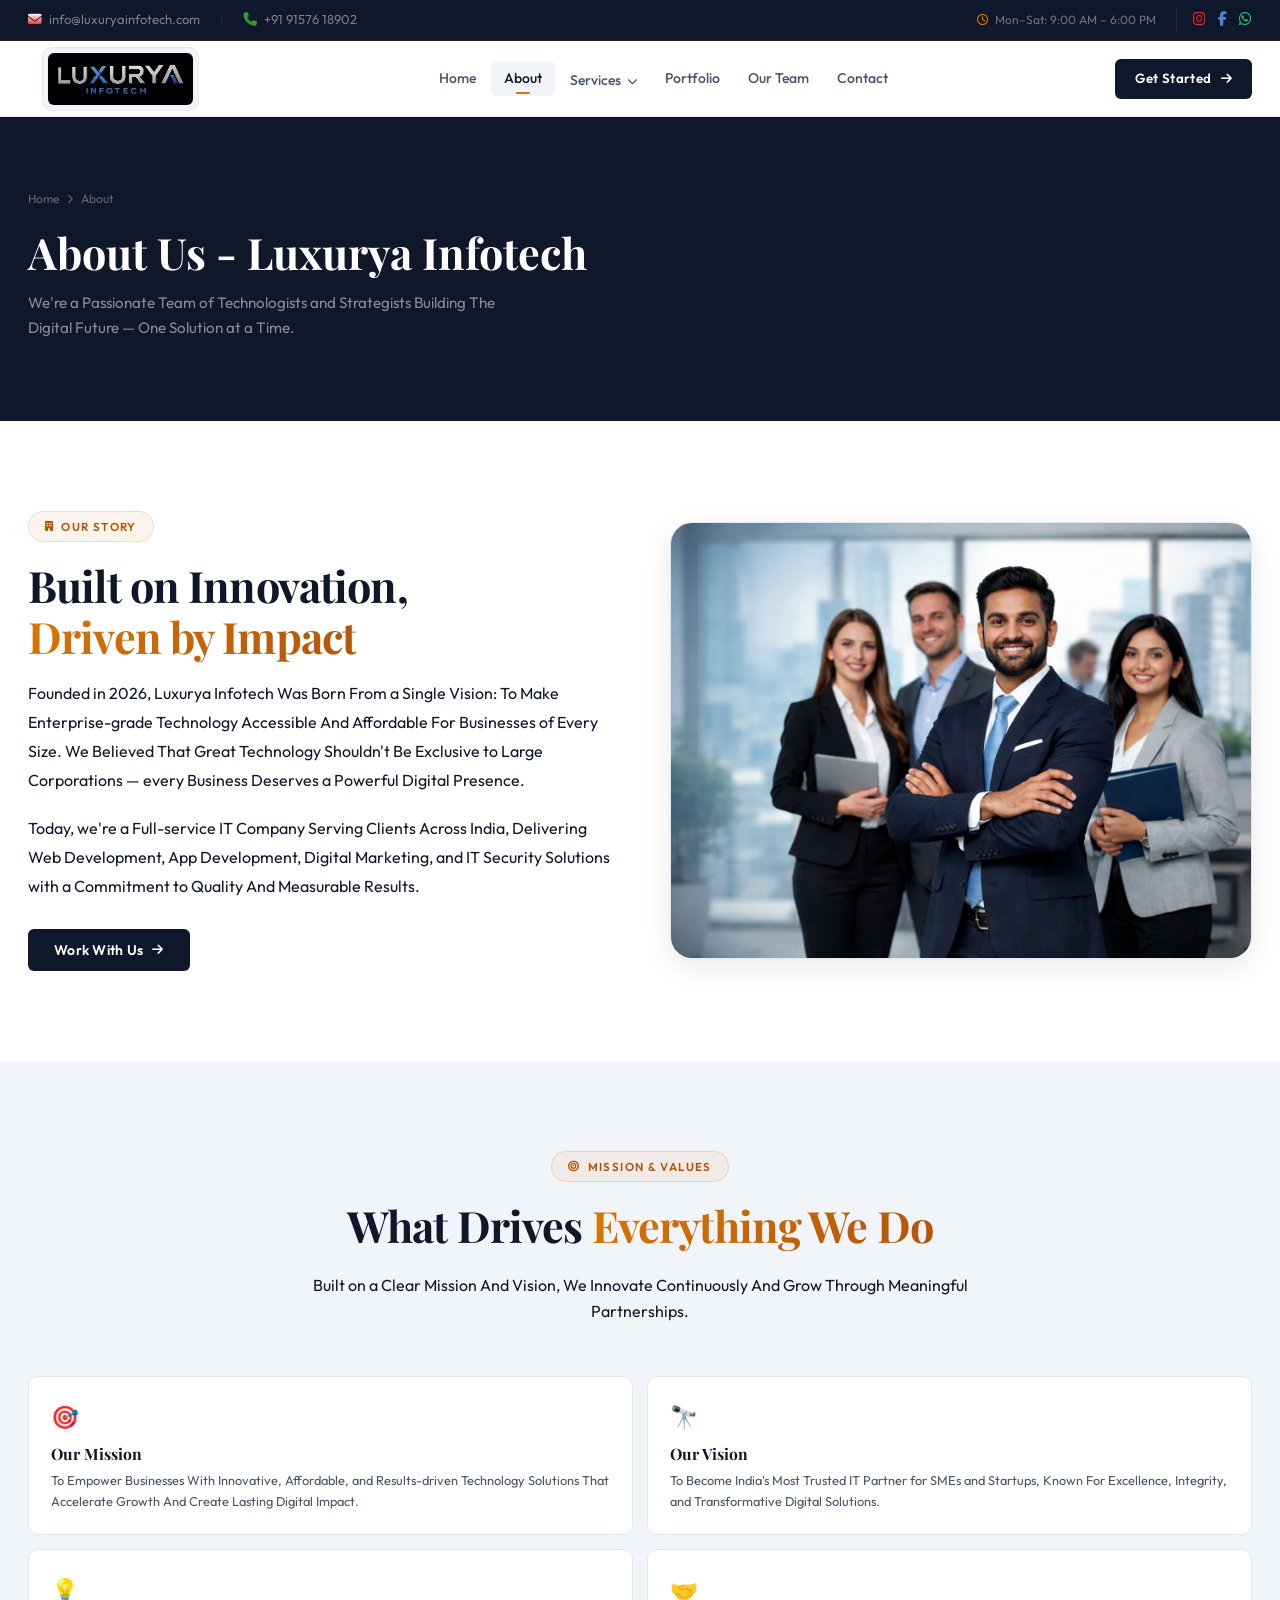
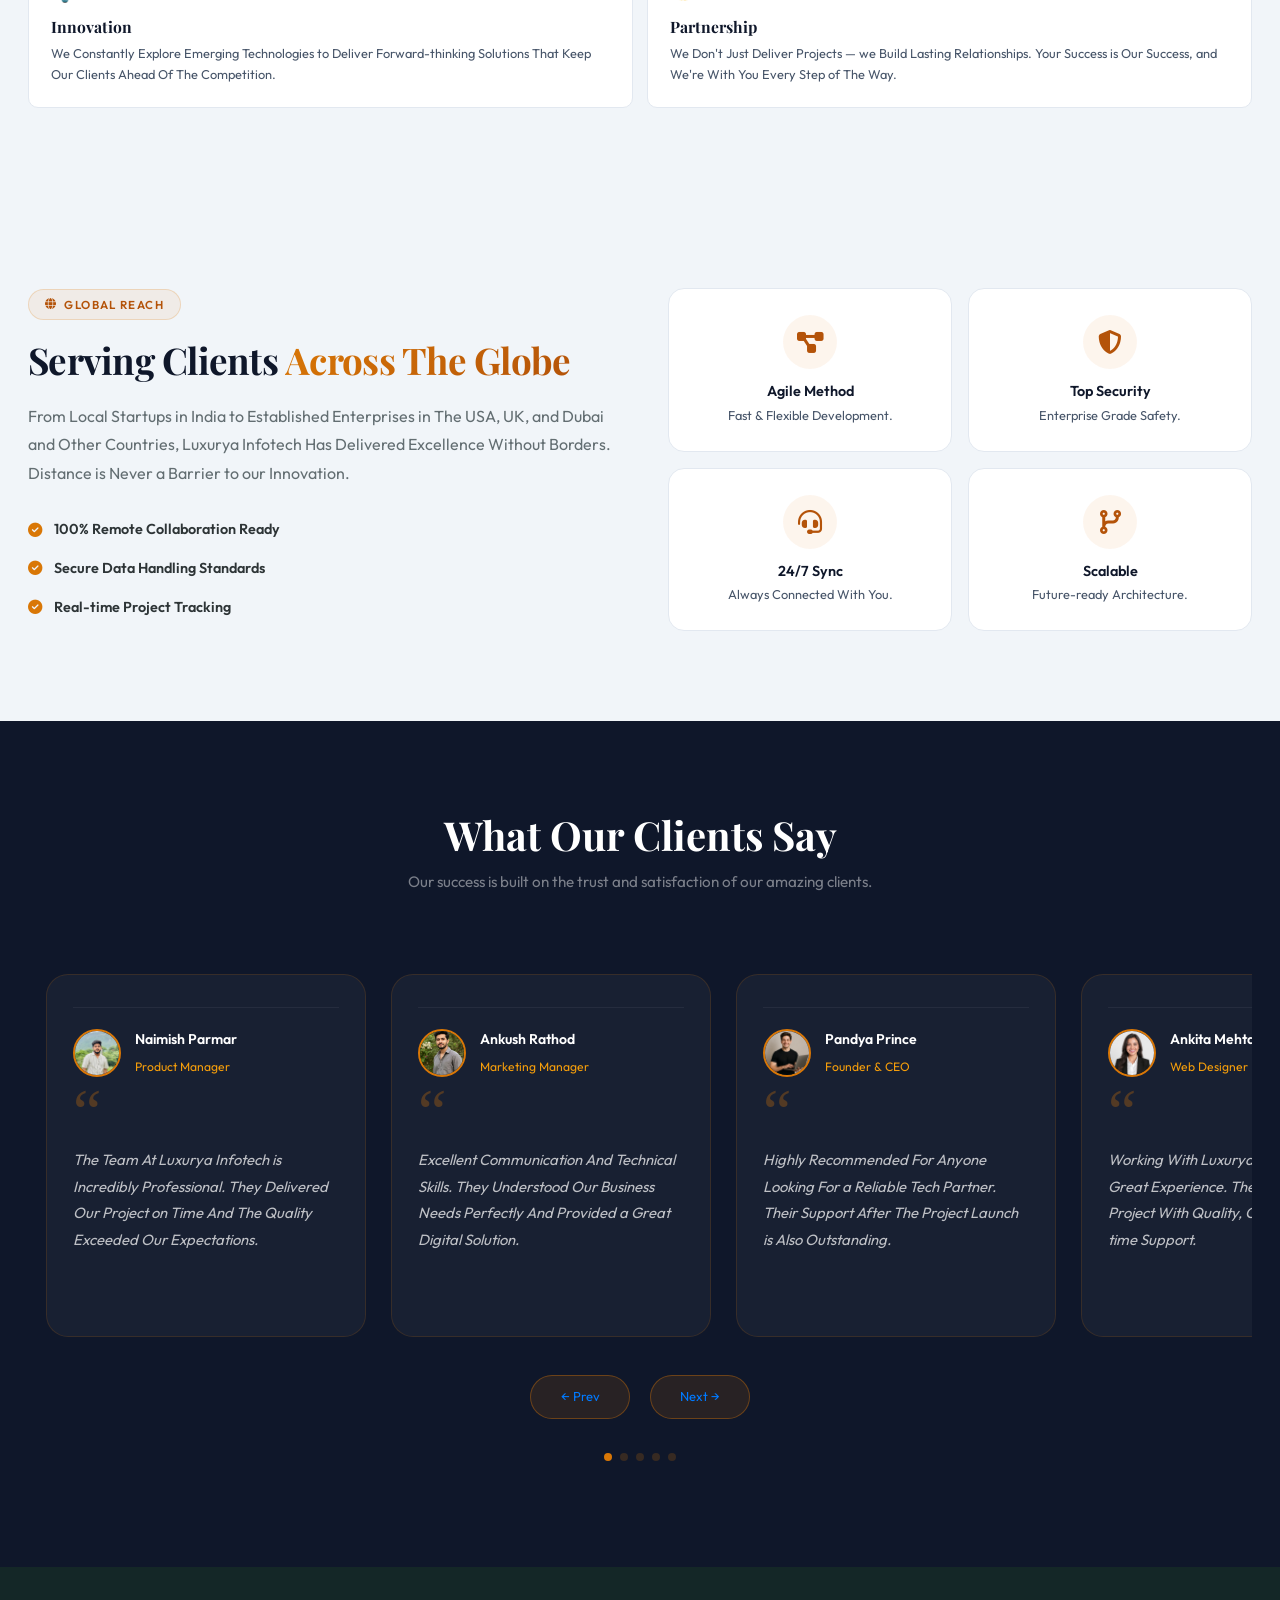
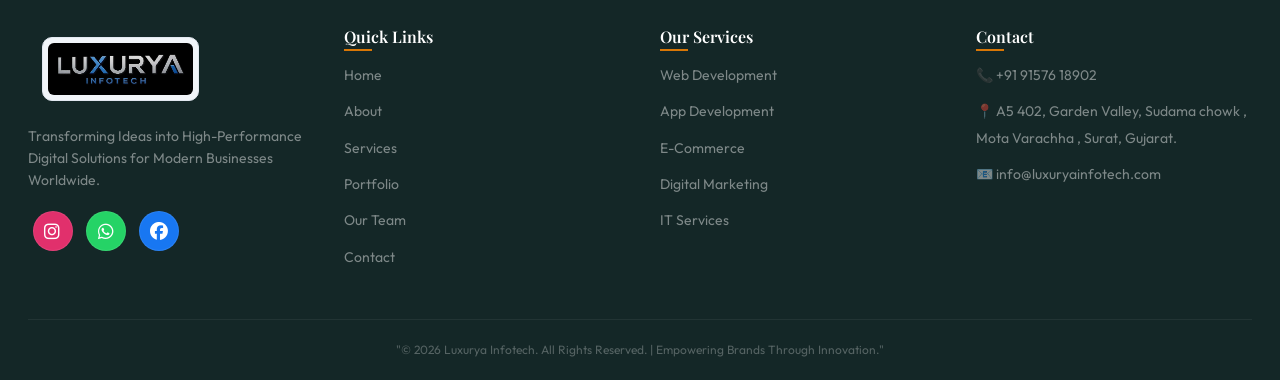
==== commit 2513ee2b: "Update about.html" ====
--- a/about.html
+++ b/about.html
@@ -122,7 +122,7 @@
                 class="fas fa-phone-alt"
                 style="transform: scaleX(-1); color: #339933"
               ></i>
-              +91 92743 56862</a
+              +91 91576 18902</a
             >
           </div>
           <div class="top-right">
@@ -707,7 +707,7 @@
             <h4>Contact</h4>
             <ul>
               <li>
-                <span><a href="tel:+919274356862">📞 +91 92743 56862</a></span>
+                <span><a href="tel:+919274356862">📞 +91 91576 18902</a></span>
               </li>
               <li>
                 <span
--- a/style.css
+++ b/style.css
@@ -1,58 +1,50 @@
 /* ============================================================
-    LUXURYA INFOTECH — UNIFIED LUXURY DESIGN SYSTEM
-   Single source of truth. No duplicate variables. No conflicts.
-   Palette: Deep Charcoal + Warm Gold + Ivory
-   Fonts  : Cormorant Garamond (display) + DM Sans (body)
+    LUXURYA INFOTECH — REDESIGNED WHITE MODE DESIGN SYSTEM
+    Same class names & IDs. Pure white + slate + warm amber.
+    Fonts: Playfair Display (display) + Outfit (body)
 ============================================================ */
 
-/* ── Google Fonts ── */
-@import url("https://fonts.googleapis.com/css2?family=Cormorant+Garamond:ital,wght@0,300;0,400;0,600;0,700;1,400&family=DM+Sans:opsz,wght@9..40,300;9..40,400;9..40,500;9..40,600&display=swap");
+@import url("https://fonts.googleapis.com/css2?family=Playfair+Display:ital,wght@0,400;0,600;0,700;1,400&family=Outfit:wght@300;400;500;600&display=swap");
 
 /* ── Design Tokens ── */
 :root {
-  /* Core Palette */
-  --ink: #0f0f0f;
-  --ink-2: #1a1a1a;
-  --ink-3: #2c2c2c;
-  --gold: #c9a84c;
-  --gold-lt: #e5c97a;
-  --gold-dk: #a0802e;
-  --gold-bg: rgba(201, 168, 76, 0.08);
-  --gold-border: rgba(201, 168, 76, 0.22);
-  --ivory: #faf8f3;
-  --ivory-2: #f2ede3;
+  --ink: #0f172a;
+  --ink-2: #1e293b;
+  --ink-3: #334155;
+  --gold: #d97706;
+  --gold-lt: #f59e0b;
+  --gold-dk: #b45309;
+  --gold-bg: rgba(217, 119, 6, 0.07);
+  --gold-border: rgba(217, 119, 6, 0.2);
+  --ivory: #fafafa;
+  --ivory-2: #f1f5f9;
   --white: #ffffff;
 
-  /* Text */
-  --t-primary: #0f0f0f;
-  --t-secondary: #4a4a4a;
-  --t-muted: #888888;
-  --t-light: rgba(255, 255, 255, 0.85);
-  --t-dim: rgba(255, 255, 255, 0.5);
-
-  /* Borders & Shadows */
-  --border: #e8e3d8;
-  --border-dk: #d4cec0;
-  --border-gold: rgba(201, 168, 76, 0.25);
-  --sh-xs: 0 1px 4px rgba(0, 0, 0, 0.06);
-  --sh-sm: 0 2px 12px rgba(0, 0, 0, 0.08);
-  --sh-md: 0 8px 32px rgba(0, 0, 0, 0.11);
-  --sh-lg: 0 20px 60px rgba(0, 0, 0, 0.15);
-  --sh-gold: 0 8px 28px rgba(201, 168, 76, 0.22);
-
-  /* Radii */
-  --r-sm: 8px;
-  --r: 12px;
-  --r-lg: 18px;
-  --r-xl: 24px;
-
-  /* Transitions */
+  --t-primary: #0f172a;
+  --t-secondary: #475569;
+  --t-muted: #94a3b8;
+  --t-light: rgba(255, 255, 255, 0.9);
+  --t-dim: rgba(255, 255, 255, 0.55);
+
+  --border: #e2e8f0;
+  --border-dk: #cbd5e1;
+  --border-gold: rgba(217, 119, 6, 0.22);
+  --sh-xs: 0 1px 3px rgba(15, 23, 42, 0.04);
+  --sh-sm: 0 2px 10px rgba(15, 23, 42, 0.06);
+  --sh-md: 0 8px 28px rgba(15, 23, 42, 0.09);
+  --sh-lg: 0 20px 56px rgba(15, 23, 42, 0.13);
+  --sh-gold: 0 6px 24px rgba(217, 119, 6, 0.18);
+
+  --r-sm: 6px;
+  --r: 10px;
+  --r-lg: 16px;
+  --r-xl: 22px;
+
   --ease: cubic-bezier(0.4, 0, 0.2, 1);
-  --t: 0.25s;
-
-  /* Fonts */
-  --font-display: "Cormorant Garamond", Georgia, serif;
-  --font-body: "DM Sans", "Plus Jakarta Sans", sans-serif;
+  --t: 0.22s;
+
+  --font-display: "Playfair Display", Georgia, serif;
+  --font-body: "Outfit", "DM Sans", sans-serif;
 }
 
 /* ── Reset ── */
@@ -63,43 +55,36 @@
   margin: 0;
   padding: 0;
 }
-
 html {
   scroll-behavior: smooth;
   font-size: 16px;
 }
-
 body {
   font-family: var(--font-body);
   color: var(--t-primary);
   overflow-x: hidden;
   line-height: 1.65;
   -webkit-font-smoothing: antialiased;
-}
-
+  background: var(--white);
+}
 a {
   text-decoration: none;
   color: inherit;
 }
-
 ul {
   list-style: none;
 }
-
 img {
   max-width: 100%;
   display: block;
 }
 
-/* Scrollbar */
 ::-webkit-scrollbar {
-  width: 5px;
-}
-
+  width: 4px;
+}
 ::-webkit-scrollbar-track {
-  background: var(--ivory);
-}
-
+  background: var(--ivory-2);
+}
 ::-webkit-scrollbar-thumb {
   background: var(--gold);
   border-radius: 99px;
@@ -112,19 +97,15 @@
   margin: 0 auto;
   padding: 0 28px;
 }
-
 .section {
   padding: 90px 0;
 }
-
 .section-sm {
   padding: 60px 0;
 }
-
 .section-alt {
   background: var(--ivory-2);
 }
-
 .section-dark {
   background: var(--ink);
 }
@@ -143,11 +124,9 @@
 .section-header {
   margin-bottom: 52px;
 }
-
 .section-header.centered {
   text-align: center;
 }
-
 .section-header.centered .section-sub {
   margin: 0 auto;
 }
@@ -161,26 +140,24 @@
   color: var(--gold-dk);
   padding: 5px 16px;
   border-radius: 99px;
-  font-size: 0.75rem;
+  font-size: 0.72rem;
   font-weight: 600;
   text-transform: uppercase;
-  letter-spacing: 0.1em;
+  letter-spacing: 0.12em;
   margin-bottom: 18px;
   font-family: var(--font-body);
 }
-
 .eyebrow i {
-  font-size: 0.7rem;
+  font-size: 0.68rem;
 }
 
 .section-title {
-  font-size: clamp(1.9rem, 3.5vw, 2.8rem);
-  font-weight: 600;
+  font-size: clamp(1.8rem, 3.5vw, 2.7rem);
+  font-weight: 700;
   color: var(--t-primary);
-  letter-spacing: -0.01em;
+  letter-spacing: -0.02em;
   margin-bottom: 16px;
 }
-
 .section-title .hl,
 .section-title .grad {
   background: linear-gradient(135deg, var(--gold), var(--gold-dk));
@@ -188,12 +165,11 @@
   -webkit-text-fill-color: transparent;
   background-clip: text;
 }
-
 .section-sub {
   max-width: 580px;
   color: var(--t-secondary);
-  font-size: 0.97rem;
-  line-height: 1.75;
+  font-size: 0.95rem;
+  line-height: 1.8;
 }
 
 /* ── Buttons ── */
@@ -201,23 +177,21 @@
   display: inline-flex;
   align-items: center;
   gap: 9px;
-  padding: 13px 28px;
+  padding: 12px 26px;
   border-radius: var(--r-sm);
   font-family: var(--font-body);
   font-weight: 600;
   font-size: 0.875rem;
-  letter-spacing: 0.03em;
+  letter-spacing: 0.02em;
   cursor: pointer;
   border: none;
   transition: all var(--t) var(--ease);
   white-space: nowrap;
 }
-
 .btn i {
   font-size: 0.78rem;
   transition: transform var(--t) var(--ease);
 }
-
 .btn:hover i {
   transform: translateX(3px);
 }
@@ -226,7 +200,6 @@
   background: var(--ink);
   color: var(--white);
 }
-
 .btn-primary:hover {
   background: var(--ink-3);
   transform: translateY(-2px);
@@ -234,16 +207,14 @@
 }
 
 .btn-accent {
-  background: linear-gradient(135deg, var(--gold), var(--gold-dk));
+  background: linear-gradient(135deg, var(--gold-lt), var(--gold-dk));
   color: var(--white);
   box-shadow: var(--sh-gold);
   margin-bottom: 10px;
 }
-
 .btn-accent:hover {
-  background: linear-gradient(135deg, var(--gold-lt), var(--gold));
   transform: translateY(-2px);
-  box-shadow: 0 12px 36px rgba(201, 168, 76, 0.32);
+  box-shadow: 0 10px 32px rgba(217, 119, 6, 0.3);
 }
 
 .btn-outline {
@@ -251,7 +222,6 @@
   color: var(--gold-dk);
   border: 1.5px solid var(--gold-border);
 }
-
 .btn-outline:hover {
   background: var(--gold-bg);
   border-color: var(--gold);
@@ -264,7 +234,6 @@
   border: 1.5px solid rgba(255, 255, 255, 0.25);
   backdrop-filter: blur(8px);
 }
-
 .btn-ghost:hover {
   background: rgba(255, 255, 255, 0.18);
   border-color: rgba(255, 255, 255, 0.5);
@@ -278,7 +247,6 @@
     opacity 0.55s var(--ease),
     transform 0.55s var(--ease);
 }
-
 .fade-in.visible {
   opacity: 1;
   transform: none;
@@ -288,18 +256,15 @@
 .page {
   display: none;
 }
-
 .page.active {
   display: block !important;
   animation: pageIn 0.2s var(--ease) both;
 }
-
 @keyframes pageIn {
   from {
     opacity: 0;
-    transform: translateY(10px);
-  }
-
+    transform: translateY(8px);
+  }
   to {
     opacity: 1;
     transform: none;
@@ -311,12 +276,11 @@
 ============================================================ */
 .top-bar {
   background: var(--ink);
-  border-bottom: 1px solid rgba(201, 168, 76, 0.15);
+  border-bottom: 1px solid rgba(217, 119, 6, 0.12);
   padding: 8px 0;
-  font-size: 0.8rem;
-  font-family: var(--font-body);
-}
-
+  font-size: 0.78rem;
+  font-family: var(--font-body);
+}
 .top-bar-inner {
   display: flex;
   justify-content: space-between;
@@ -330,26 +294,23 @@
   align-items: center;
   gap: 16px;
 }
-
 .top-info a {
-  color: rgba(255, 255, 255, 0.5);
+  color: rgba(255, 255, 255, 0.45);
   display: inline-flex;
   align-items: center;
   gap: 7px;
-  font-size: 15px;
+  font-size: 13px;
   transition: color var(--t) var(--ease);
 }
-
 .top-info a i {
-  font-size: 0.9rem;
-}
-
+  font-size: 0.85rem;
+}
 .top-info a:hover {
   color: var(--white);
 }
 
 .separator {
-  color: rgba(255, 255, 255, 0.12);
+  color: rgba(255, 255, 255, 0.1);
   margin: 0 4px;
 }
 
@@ -358,15 +319,13 @@
   align-items: center;
   gap: 20px;
 }
-
 .work-hours {
-  color: rgba(255, 255, 255, 0.45);
-  display: flex;
-  font-size: 13px;
+  color: rgba(255, 255, 255, 0.4);
+  display: flex;
+  font-size: 12px;
   align-items: center;
   gap: 6px;
 }
-
 .work-hours i {
   color: var(--gold);
 }
@@ -374,27 +333,24 @@
 .top-socials {
   display: flex;
   gap: 12px;
-  border-left: 1px solid rgba(255, 255, 255, 0.1);
+  border-left: 1px solid rgba(255, 255, 255, 0.08);
   padding-left: 16px;
 }
-
 .top-socials a {
-  color: rgba(255, 255, 255, 0.4);
-  font-size: 0.95rem;
+  color: rgba(255, 255, 255, 0.35);
+  font-size: 0.9rem;
   transition:
     color var(--t) var(--ease),
     transform var(--t) var(--ease);
 }
-
 .top-socials a:hover {
-  color: var(--gold);
+  color: var(--gold-lt);
   transform: translateY(-2px);
 }
 
-@media (max-width: 743px) {
+@media (max-width: 750px) {
   .top-bar {
     display: none;
-    max-width: 788px;
   }
 }
 
@@ -406,114 +362,109 @@
   top: 0;
   width: 100%;
   z-index: 1000;
-  height: 100px;
-  background: rgba(15, 15, 15, 0.96);
-  border-bottom: 1px solid rgba(201, 168, 76, 0.18);
-  padding: 0;
+  height: 76px;
+  background: rgba(255, 255, 255, 0.97);
+  border-bottom: 1px solid var(--border);
+  box-shadow: var(--sh-xs);
   transition: box-shadow var(--t) var(--ease);
 }
-
 #navbar.scrolled {
-  box-shadow: 0 4px 30px rgba(0, 0, 0, 0.4);
+  box-shadow: 0 4px 24px rgba(15, 23, 42, 0.1);
 }
 
 .nav-inner {
   display: flex;
   align-items: center;
   justify-content: space-between;
-  height: 100px;
+  height: 76px;
 }
 
 .nav-logo {
-  display: flex;
-  align-items: center;
-  gap: 11px;
-  cursor: pointer;
-  transition: opacity var(--t) var(--ease);
-}
-
-.nav-logo:hover {
-  opacity: 0.85;
-}
-
+  display: inline-flex;
+  align-items: center;
+  justify-content: center;
+  text-decoration: none;
+  padding: 10px 14px;
+}
+.logo-mark {
+  display: flex;
+  align-items: center;
+  justify-content: center;
+  border-radius: 10px;
+  padding: 5px;
+  background: var(--ivory-2);
+  border: 1px solid var(--border);
+  transition: all 0.35s cubic-bezier(0.16, 1, 0.3, 1);
+}
+.nav-logo:hover .logo-mark {
+  transform: translateY(-3px);
+  box-shadow: var(--sh-sm);
+  background: var(--gold-bg);
+  border-color: var(--gold-border);
+}
 .logo-mark img {
-  border-radius: 50%;
-  width: 70px; 
-  height: 70px;
-  border: 1.5px solid var(--gold-border);
-  object-fit: cover;
-}
-
-.nav-logo span {
-  font-family: var(--font-display);
-  font-weight: 700;
-  font-size: 1.6rem;
-  letter-spacing: 0.12em;
-  text-transform: uppercase;
-  background: linear-gradient(135deg, var(--white), var(--gold-lt));
-  -webkit-background-clip: text;
-  -webkit-text-fill-color: transparent;
-  background-clip: text;
+  height: 52px;
+  width: auto;
+  border-radius: 6px;
+  object-fit: contain;
+  transition: transform 0.35s ease;
+}
+.nav-logo:hover .logo-mark img {
+  transform: scale(1.04);
 }
 
 .nav-links {
   display: flex;
   align-items: center;
-  gap: 4px;
-}
-
+  gap: 2px;
+}
 .nav-link {
-  color: rgba(255, 255, 255, 0.55);
+  color: var(--t-secondary);
   font-size: 0.875rem;
   font-weight: 500;
   cursor: pointer;
-  padding: 7px 13px;
+  padding: 6px 13px;
   border-radius: var(--r-sm);
   transition: all var(--t) var(--ease);
   position: relative;
   font-family: var(--font-body);
 }
-
 .nav-link:hover,
 .nav-link.active {
-  color: var(--white);
-  background: rgba(255, 255, 255, 0.06);
-}
-
+  color: var(--t-primary);
+  background: var(--ivory-2);
+}
 .nav-link.active::after {
   content: "";
   position: absolute;
   bottom: 2px;
   left: 50%;
   transform: translateX(-50%);
-  width: 16px;
+  width: 14px;
   height: 2px;
   background: var(--gold);
   border-radius: 2px;
 }
 
-/* Dropdown */
 .nav-dropdown {
   position: relative;
 }
-
 .nav-dropdown-menu {
   position: absolute;
-  top: calc(100% + 12px);
+  top: calc(100% + 10px);
   left: 0;
-  background: var(--ink-2);
-  border: 1px solid rgba(201, 168, 76, 0.2);
+  background: var(--white);
+  border: 1px solid var(--border);
   border-radius: var(--r);
-  padding: 10px;
+  padding: 8px;
   min-width: 220px;
   opacity: 0;
   visibility: hidden;
-  transform: translateY(8px);
+  transform: translateY(6px);
   transition: all var(--t) var(--ease);
   box-shadow: var(--sh-lg);
   z-index: 200;
 }
-
 .nav-dropdown:hover .nav-dropdown-menu {
   opacity: 1;
   visibility: visible;
@@ -524,80 +475,70 @@
   display: flex;
   align-items: center;
   gap: 11px;
-  padding: 10px 12px;
+  padding: 9px 12px;
   border-radius: var(--r-sm);
-  color: rgba(255, 255, 255, 0.55);
-  font-size: 0.86rem;
+  color: var(--t-secondary);
+  font-size: 0.84rem;
   cursor: pointer;
   transition: all var(--t) var(--ease);
   font-family: var(--font-body);
 }
-
 .dropdown-item i {
-  color: var(--gold);
+  color: var(--gold-dk);
   width: 14px;
-  font-size: 0.8rem;
-}
-
+  font-size: 0.78rem;
+}
 .dropdown-item:hover {
-  background: rgba(201, 168, 76, 0.08);
-  color: var(--white);
-}
-
-/* Nav CTA */
+  background: var(--ivory-2);
+  color: var(--t-primary);
+}
+
 .nav-cta {
-  background: linear-gradient(135deg, #90c522, #de854a);
+  background: var(--ink) !important;
   color: var(--white) !important;
-  padding: 10px 22px !important;
+  padding: 9px 20px !important;
   border-radius: var(--r-sm) !important;
   font-weight: 600;
   font-size: 0.83rem;
-  letter-spacing: 0.04em;
-  box-shadow: 0 4px 16px rgba(201, 168, 76, 0.25);
+  letter-spacing: 0.03em;
+  box-shadow: none;
   transition: all var(--t) var(--ease) !important;
   -webkit-text-fill-color: var(--white) !important;
 }
-
 .nav-cta:hover {
-  background: linear-gradient(135deg, #16a34a, #22c55e);
+  background: var(--gold-dk) !important;
   transform: translateY(-2px) !important;
   box-shadow: var(--sh-gold) !important;
-  filter: brightness(1.08);
-}
-
-/* Hamburger */
+}
+
 .hamburger {
   display: none;
   flex-direction: column;
   justify-content: space-between;
-  width: 26px;
-  height: 18px;
+  width: 24px;
+  height: 16px;
   background: transparent;
   border: none;
   cursor: pointer;
   padding: 0;
   z-index: 2001;
 }
-
 .hamburger span {
   display: block;
   width: 100%;
-  height: 2px;
-  background: linear-gradient(90deg, var(--gold), var(--gold-lt));
+  height: 1.5px;
+  background: var(--t-primary);
   border-radius: 2px;
   transition: all 0.3s ease;
 }
-
 .hamburger.open span:nth-child(1) {
-  transform: translateY(8px) rotate(45deg);
-}
-
+  transform: translateY(7.5px) rotate(45deg);
+}
 .hamburger.open span:nth-child(2) {
   opacity: 0;
 }
-
 .hamburger.open span:nth-child(3) {
-  transform: translateY(-8px) rotate(-45deg);
+  transform: translateY(-7.5px) rotate(-45deg);
 }
 
 @media (max-width: 950px) {
@@ -605,49 +546,43 @@
   .nav-cta {
     display: none;
   }
-
   .hamburger {
     display: flex;
   }
 }
 
-/* Mobile Menu */
 .mobile-menu {
   display: none;
   position: fixed;
-  top: 66px;
+  top: 76px;
   left: 0;
   right: 0;
-  background: var(--ink-2);
-  border-bottom: 1px solid var(--gold-border);
+  background: var(--white);
+  border-bottom: 1px solid var(--border);
   box-shadow: var(--sh-lg);
-  padding: 14px 20px 20px;
+  padding: 12px 18px 18px;
   z-index: 1100;
   flex-direction: column;
-  gap: 3px;
-}
-
+  gap: 2px;
+}
 .mobile-menu.open {
   display: flex;
 }
-
 .mobile-nav-link {
   display: block;
-  padding: 11px 14px;
+  padding: 10px 14px;
   font-size: 0.9rem;
   font-weight: 500;
-  color: rgba(255, 255, 255, 0.6);
+  color: var(--t-secondary);
   border-radius: var(--r-sm);
   cursor: pointer;
   transition: all var(--t) var(--ease);
   font-family: var(--font-body);
 }
-
 .mobile-nav-link:hover {
-  background: rgba(201, 168, 76, 0.08);
-  color: var(--white);
-}
-
+  background: var(--ivory-2);
+  color: var(--t-primary);
+}
 .mobile-submenu {
   padding-left: 14px;
   border-left: 2px solid var(--gold-border);
@@ -664,6 +599,7 @@
   position: relative;
   min-height: 88vh;
   display: flex;
+  background: var(--ink);
   background-image: url("https://i.pinimg.com/1200x/3c/70/4b/3c704b5bfe6865cd1bcddfd981bb6e0b.jpg");
   background-size: cover;
   background-repeat: no-repeat;
@@ -673,7 +609,6 @@
   text-align: center;
   padding: 80px 28px 100px;
 }
-
 #hero .hero-bg-img {
   position: absolute;
   inset: 0;
@@ -685,31 +620,29 @@
   inset: 0;
   pointer-events: none;
 }
-
 .hero-bg::before {
   content: "";
   position: absolute;
-  width: 600px;
-  height: 600px;
+  width: 500px;
+  height: 500px;
   border-radius: 50%;
   background: radial-gradient(
     circle,
-    rgba(201, 168, 76, 0.12) 0%,
+    rgba(217, 119, 6, 0.14) 0%,
     transparent 70%
   );
-  top: -150px;
-  right: -150px;
-}
-
+  top: -120px;
+  right: -120px;
+}
 .hero-bg::after {
   content: "";
   position: absolute;
-  width: 400px;
-  height: 400px;
+  width: 360px;
+  height: 360px;
   border-radius: 50%;
   background: radial-gradient(
     circle,
-    rgba(201, 168, 76, 0.07) 0%,
+    rgba(217, 119, 6, 0.08) 0%,
     transparent 70%
   );
   bottom: -80px;
@@ -719,26 +652,25 @@
 .hero-content {
   position: relative;
   z-index: 2;
-  max-width: 800px;
+  max-width: 820px;
 }
 
 .hero-badge {
   display: inline-flex;
   align-items: center;
   gap: 8px;
-  background: rgba(201, 168, 76, 0.1);
-  border: 1px solid rgba(201, 168, 76, 0.28);
+  background: rgba(217, 119, 6, 0.12);
+  border: 1px solid rgba(217, 119, 6, 0.28);
   border-radius: 99px;
   padding: 6px 18px;
-  font-size: 0.77rem;
+  font-size: 0.75rem;
   font-weight: 600;
   color: var(--gold-lt);
-  margin-bottom: 26px;
+  margin-bottom: 28px;
   letter-spacing: 0.1em;
   text-transform: uppercase;
   font-family: var(--font-body);
 }
-
 .hero-badge-dot {
   width: 7px;
   height: 7px;
@@ -747,13 +679,11 @@
   box-shadow: 0 0 0 3px rgba(74, 222, 128, 0.25);
   animation: pulse 2s infinite;
 }
-
 @keyframes pulse {
   0%,
   100% {
     box-shadow: 0 0 0 3px rgba(74, 222, 128, 0.25);
   }
-
   50% {
     box-shadow: 0 0 0 7px rgba(74, 222, 128, 0.08);
   }
@@ -761,14 +691,13 @@
 
 .hero-title {
   font-family: var(--font-display);
-  font-size: clamp(2.4rem, 6vw, 4.4rem);
-  font-weight: 600;
+  font-size: clamp(2.2rem, 6vw, 4.2rem);
+  font-weight: 700;
   color: var(--white);
-  line-height: 1.13;
+  line-height: 1.1;
   margin-bottom: 22px;
-  letter-spacing: -0.01em;
-}
-
+  letter-spacing: -0.02em;
+}
 .hero-title .grad {
   background: linear-gradient(135deg, var(--gold-lt), var(--gold));
   -webkit-background-clip: text;
@@ -777,9 +706,9 @@
 }
 
 .hero-sub {
-  font-size: 1.05rem;
-  color: rgba(255, 255, 255, 0.65);
-  max-width: 560px;
+  font-size: 1.02rem;
+  color: rgba(255, 255, 255, 0.62);
+  max-width: 540px;
   margin: 0 auto 40px;
   line-height: 1.8;
 }
@@ -798,29 +727,26 @@
   gap: 1px;
   max-width: 600px;
   margin: 0 auto;
-  background: rgba(255, 255, 255, 0.06);
-  border: 1px solid rgba(255, 255, 255, 0.08);
+  background: rgba(255, 255, 255, 0.08);
+  border: 1px solid rgba(255, 255, 255, 0.1);
   border-radius: var(--r);
   overflow: hidden;
 }
-
 .hero-stat {
-  padding: 20px 14px;
-  background: rgba(255, 255, 255, 0.03);
+  padding: 18px 14px;
+  background: rgba(255, 255, 255, 0.04);
   text-align: center;
 }
-
 .hero-stat .num {
   font-family: var(--font-display);
-  font-size: 2.1rem;
+  font-size: 2rem;
   font-weight: 700;
   color: var(--gold-lt);
   display: block;
 }
-
 .hero-stat .lbl {
-  font-size: 0.72rem;
-  color: rgba(255, 255, 255, 0.45);
+  font-size: 0.7rem;
+  color: rgba(255, 255, 255, 0.42);
   margin-top: 4px;
   line-height: 2.2;
   font-family: var(--font-body);
@@ -832,112 +758,97 @@
 .services-grid {
   display: grid;
   grid-template-columns: repeat(3, 1fr);
-  gap: 20px;
+  gap: 18px;
 }
 
 .service-card {
   background: var(--white);
   border: 1px solid var(--border);
   border-radius: var(--r-lg);
-  padding: 30px 26px;
+  padding: 28px 24px;
   cursor: pointer;
   transition: all var(--t) var(--ease);
   position: relative;
   overflow: hidden;
   height: 100%;
 }
-
 .service-card::before {
   content: "";
   position: absolute;
   top: 0;
   left: 0;
   right: 0;
-  height: 3px;
+  height: 2px;
   background: linear-gradient(90deg, var(--gold), var(--gold-dk));
   opacity: 0;
   transition: opacity var(--t) var(--ease);
 }
-
 .service-card:hover {
   border-color: var(--gold-border);
   box-shadow: var(--sh-md);
-  transform: translateY(-8px);
-}
-
+  transform: translateY(-6px);
+}
 .service-card:hover::before {
   opacity: 1;
 }
 
 .sc-icon {
-  width: 50px;
-  height: 50px;
-  border-radius: 11px;
+  width: 48px;
+  height: 48px;
+  border-radius: 10px;
   background: var(--gold-bg);
   border: 1px solid var(--gold-border);
   display: flex;
   align-items: center;
   justify-content: center;
   color: var(--gold-dk);
-  font-size: 1.2rem;
-  margin-bottom: 18px;
-}
-
+  font-size: 1.15rem;
+  margin-bottom: 16px;
+}
 .service-card h3 {
   font-family: var(--font-display);
-  font-size: 1.18rem;
-  font-weight: 600;
+  font-size: 1.12rem;
+  font-weight: 700;
   color: var(--t-primary);
-  margin-bottom: 10px;
-}
-
+  margin-bottom: 9px;
+}
 .service-card p {
-  font-size: 0.875rem;
+  font-size: 0.862rem;
   color: var(--t-secondary);
-  line-height: 1.7;
-}
-
+  line-height: 1.72;
+}
 .sc-link {
   display: inline-flex;
   align-items: center;
   gap: 6px;
   color: var(--gold-dk);
-  font-size: 0.8rem;
+  font-size: 0.78rem;
   font-weight: 600;
   margin-top: 18px;
   transition: gap var(--t) var(--ease);
   font-family: var(--font-body);
 }
-
 .service-card:hover .sc-link {
   gap: 10px;
 }
 
 .service-card.custom-card {
-  background: linear-gradient(black);
+  background: var(--ink);
   color: #ffffff;
-  border: 1px solid;
-  border-color: rgba(201, 168, 76, 0.25);
-}
-
-/* Text */
+  border: 1px solid rgba(217, 119, 6, 0.25);
+}
 .service-card.custom-card h3 {
-  color: #facc15;
-}
-
+  color: var(--gold-lt);
+}
 .service-card.custom-card p {
-  color: #9ca3af;
-}
-
-/* Icon */
+  color: rgba(255, 255, 255, 0.55);
+}
 .service-card.custom-card .sc-icon {
-  background: rgba(212, 175, 55, 0.15);
-  color: #d4af37;
-}
-
-/* Link */
+  background: rgba(217, 119, 6, 0.15);
+  color: var(--gold-lt);
+}
 .service-card.custom-card .sc-link {
-  color: #facc15;
+  color: var(--gold-lt);
 }
 
 /* ============================================================
@@ -946,7 +857,6 @@
 .why-section {
   background: var(--ivory-2);
 }
-
 .why-grid {
   display: grid;
   grid-template-columns: 1fr 1fr;
@@ -958,49 +868,44 @@
 .why-list {
   display: flex;
   flex-direction: column;
+  gap: 12px;
+  margin-top: 28px;
+}
+.why-item {
+  display: flex;
   gap: 14px;
-  margin-top: 28px;
-}
-
-.why-item {
-  display: flex;
-  gap: 15px;
   align-items: flex-start;
   background: var(--white);
   border: 1px solid var(--border);
   border-radius: var(--r);
-  padding: 17px 18px;
+  padding: 16px 17px;
   transition: all var(--t) var(--ease);
 }
-
 .why-item:hover {
   border-color: var(--gold-border);
   box-shadow: var(--sh-sm);
 }
-
 .why-icon {
-  width: 40px;
-  height: 40px;
-  min-width: 40px;
-  border-radius: 10px;
-  background: linear-gradient(135deg, var(--gold), var(--gold-dk));
+  width: 38px;
+  height: 38px;
+  min-width: 38px;
+  border-radius: 9px;
+  background: linear-gradient(135deg, var(--gold-lt), var(--gold-dk));
   display: flex;
   align-items: center;
   justify-content: center;
   color: var(--white);
-  font-size: 0.95rem;
-}
-
+  font-size: 0.9rem;
+}
 .why-item h4 {
   font-family: var(--font-body);
-  font-size: 0.9rem;
+  font-size: 0.88rem;
   font-weight: 600;
   color: var(--t-primary);
-  margin-bottom: 4px;
-}
-
+  margin-bottom: 3px;
+}
 .why-item p {
-  font-size: 0.82rem;
+  font-size: 0.8rem;
   color: var(--t-secondary);
   line-height: 1.65;
 }
@@ -1008,35 +913,31 @@
 .why-right {
   display: grid;
   grid-template-columns: 1fr 1fr;
-  gap: 16px;
+  gap: 14px;
   margin-top: 35px;
 }
-
 .why-card {
   background: var(--white);
   border: 1px solid var(--border);
   border-radius: var(--r);
-  padding: 28px 22px;
+  padding: 26px 20px;
   text-align: center;
   transition: all var(--t) var(--ease);
 }
-
 .why-card:hover {
   border-color: var(--gold-border);
   box-shadow: var(--sh-sm);
   transform: translateY(-2px);
 }
-
 .why-card .num {
   font-family: var(--font-display);
-  font-size: 2.4rem;
+  font-size: 2.3rem;
   font-weight: 700;
   color: var(--gold-dk);
   line-height: 1;
 }
-
 .why-card .lbl {
-  font-size: 0.78rem;
+  font-size: 0.76rem;
   color: var(--t-muted);
   font-weight: 500;
   line-height: 1.4;
@@ -1050,48 +951,43 @@
 .tech-section {
   display: flex;
   flex-direction: column;
-  gap: 24px;
+  gap: 20px;
   margin-top: 8px;
 }
-
 .tech-group {
   background: var(--white);
   border: 1px solid var(--border);
   border-radius: var(--r);
-  padding: 22px 26px;
-}
-
+  padding: 20px 24px;
+}
 .tech-group h2 {
   font-family: var(--font-body);
-  font-size: 0.76rem;
+  font-size: 0.72rem;
   font-weight: 600;
   text-transform: uppercase;
-  letter-spacing: 0.1em;
+  letter-spacing: 0.12em;
   color: var(--t-muted);
   margin-bottom: 14px;
 }
-
 .tech-row {
   display: flex;
   flex-wrap: wrap;
-  gap: 9px;
-}
-
+  gap: 8px;
+}
 .tech-badge {
   display: inline-flex;
   align-items: center;
   gap: 7px;
-  background: var(--ivory);
+  background: var(--ivory-2);
   border: 1px solid var(--border);
   border-radius: var(--r-sm);
-  padding: 7px 13px;
-  font-size: 0.82rem;
+  padding: 6px 12px;
+  font-size: 0.8rem;
   font-weight: 500;
   color: var(--t-primary);
   transition: all var(--t) var(--ease);
   font-family: var(--font-body);
 }
-
 .tech-badge:hover {
   border-color: var(--gold-border);
   background: var(--gold-bg);
@@ -1104,14 +1000,13 @@
 .process-grid {
   display: grid;
   grid-template-columns: repeat(4, 1fr);
-  gap: 20px;
+  gap: 18px;
   position: relative;
 }
-
 .process-grid::before {
   content: "";
   position: absolute;
-  top: 38px;
+  top: 36px;
   left: 12%;
   right: 12%;
   height: 1px;
@@ -1122,30 +1017,27 @@
     transparent
   );
 }
-
 .process-step {
   background: var(--white);
   border: 1px solid var(--border);
   border-radius: var(--r);
-  padding: 28px 22px;
+  padding: 26px 20px;
   text-align: center;
   transition: all var(--t) var(--ease);
 }
-
 .process-step:hover {
   border-color: var(--gold-border);
   box-shadow: var(--sh-sm);
   transform: translateY(-4px);
 }
-
 .step-num {
   font-family: var(--font-display);
-  font-size: 1.5rem;
+  font-size: 1.35rem;
   font-weight: 700;
   color: var(--gold-dk);
   background: var(--gold-bg);
-  width: 50px;
-  height: 50px;
+  width: 48px;
+  height: 48px;
   border-radius: 50%;
   display: flex;
   align-items: center;
@@ -1153,67 +1045,57 @@
   margin: 0 auto 14px;
   border: 1.5px solid var(--gold-border);
 }
-
 .process-step h3 {
   font-family: var(--font-body);
-  font-size: 0.93rem;
+  font-size: 0.9rem;
   font-weight: 600;
   color: var(--t-primary);
   margin-bottom: 8px;
 }
-
 .process-step p {
-  font-size: 0.82rem;
+  font-size: 0.8rem;
   color: var(--t-secondary);
   line-height: 1.65;
 }
 
 /* ============================================================
-   GLOBAL REACH / MINI STAT CARDS
+   GLOBAL REACH
 ============================================================ */
 .section-global {
   background: var(--ivory-2);
 }
-
 .global-flex {
   display: flex;
   align-items: center;
-  gap: 60px;
+  gap: 56px;
   flex-wrap: wrap;
 }
-
 .global-content {
   flex: 1;
   min-width: 280px;
 }
-
 .global-content .eyebrow {
   color: var(--gold-dk);
 }
-
 .global-content .section-title {
-  font-size: clamp(1.7rem, 3vw, 2.4rem);
-}
-
+  font-size: clamp(1.6rem, 3vw, 2.3rem);
+}
 .success-list {
   margin-top: 24px;
 }
-
 .success-list li {
   display: flex;
   align-items: center;
   gap: 10px;
-  font-size: 0.92rem;
+  font-size: 0.9rem;
   font-weight: 500;
   color: var(--t-primary);
   margin-bottom: 12px;
   transition: transform var(--t) var(--ease);
 }
-
 .success-list li:hover {
   transform: translateX(6px);
 }
-
 .success-list li i {
   color: var(--gold);
 }
@@ -1223,31 +1105,28 @@
   min-width: 280px;
   display: grid;
   grid-template-columns: 1fr 1fr;
-  gap: 18px;
-}
-
+  gap: 16px;
+}
 .mini-stat-card {
   background: var(--white);
   border: 1px solid var(--border);
   border-radius: var(--r-lg);
-  padding: 28px 22px;
+  padding: 26px 20px;
   text-align: center;
   transition: all var(--t) var(--ease);
 }
-
 .mini-stat-card:hover {
   transform: translateY(-6px);
   box-shadow: var(--sh-md);
   border-color: var(--gold-border);
 }
-
 .mini-stat-card i {
-  font-size: 1.6rem;
-  color: var(--gold);
+  font-size: 1.5rem;
+  color: var(--gold-dk);
   background: var(--gold-bg);
-  width: 58px;
-  height: 58px;
-  line-height: 58px;
+  width: 54px;
+  height: 54px;
+  line-height: 54px;
   border-radius: 50%;
   margin-bottom: 14px;
   display: block;
@@ -1255,22 +1134,19 @@
   margin-right: auto;
   transition: all var(--t) var(--ease);
 }
-
 .mini-stat-card:hover i {
-  background: var(--gold);
+  background: var(--gold-dk);
   color: var(--white);
 }
-
 .mini-stat-card h4 {
-  font-size: 0.95rem;
+  font-size: 0.9rem;
   font-weight: 600;
   color: var(--t-primary);
-  margin-bottom: 6px;
-  font-family: var(--font-body);
-}
-
+  margin-bottom: 5px;
+  font-family: var(--font-body);
+}
 .mini-stat-card p {
-  font-size: 0.82rem;
+  font-size: 0.8rem;
   color: var(--t-secondary);
   line-height: 1.5;
 }
@@ -1283,256 +1159,167 @@
   background: var(--ink);
   overflow: hidden;
 }
-
 .testimonial-section .section-header {
   text-align: center;
   margin-bottom: 52px;
 }
-
 .testimonial-section .section-header h2 {
   font-family: var(--font-display);
-  font-size: clamp(1.8rem, 3.5vw, 2.6rem);
-  font-weight: 600;
+  font-size: clamp(1.7rem, 3.5vw, 2.5rem);
+  font-weight: 700;
   color: var(--white);
   margin-bottom: 10px;
 }
-
 .testimonial-section .section-header p {
-  color: rgba(255, 255, 255, 0.5);
-  font-size: 0.97rem;
+  color: rgba(255, 255, 255, 0.45);
+  font-size: 0.95rem;
   font-family: var(--font-body);
 }
 
 .testimonial-swiper {
-  padding: 30px 20px 60px !important;
+  padding: 28px 18px 58px !important;
+  width: 100%;
+  overflow: hidden;
+}
+.testimonial-swiper .swiper-wrapper {
+  display: flex;
+  flex-wrap: nowrap !important;
+}
+.testimonial-swiper .swiper-slide {
+  width: 320px !important;
+  flex-shrink: 0 !important;
+  height: auto;
 }
 
 .testimonial-card {
   background: rgba(255, 255, 255, 0.04);
-  border: 1px solid rgba(201, 168, 76, 0.18);
+  border: 1px solid rgba(217, 119, 6, 0.16);
   border-radius: var(--r-xl);
-  padding: 34px 28px;
+  padding: 32px 26px;
   height: 100%;
   display: flex;
   flex-direction: column;
   transition: all var(--t) var(--ease);
 }
-
 .testimonial-card:hover {
   background: rgba(255, 255, 255, 0.07);
-  border-color: rgba(201, 168, 76, 0.35);
+  border-color: rgba(217, 119, 6, 0.32);
 }
 
 .quote-icon {
   font-family: Georgia, serif;
-  font-size: 4.5rem;
+  font-size: 4rem;
   color: var(--gold);
-  margin-top: 10px;
-  opacity: 0.35;
+  margin-top: 8px;
+  opacity: 0.3;
   line-height: 0.8;
   margin-bottom: 10px;
 }
-
 .review-text {
-  font-size: 0.95rem;
-  color: rgba(255, 255, 255, 0.75);
-  line-height: 1.75;
-  margin-bottom: 26px;
+  font-size: 0.93rem;
+  color: rgba(255, 255, 255, 0.72);
+  line-height: 1.78;
+  margin-bottom: 24px;
   flex-grow: 1;
   font-style: italic;
 }
-
 .client-info {
   display: flex;
   align-items: center;
   gap: 14px;
-  border-top: 1px solid rgba(255, 255, 255, 0.07);
-  padding-top: 22px;
-}
-
+  border-top: 1px solid rgba(255, 255, 255, 0.06);
+  padding-top: 20px;
+}
 .client-img {
-  width: 50px;
-  height: 50px;
+  width: 48px;
+  height: 48px;
   border-radius: 50%;
   object-fit: cover;
   border: 2px solid var(--gold);
 }
-
 .client-name {
   display: block;
   font-weight: 600;
   color: var(--white);
-  font-size: 0.9rem;
-  font-family: var(--font-body);
-}
-
+  font-size: 0.88rem;
+  font-family: var(--font-body);
+}
 .client-role {
-  font-size: 0.78rem;
+  font-size: 0.76rem;
   color: var(--gold-lt);
   font-family: var(--font-body);
 }
 
-.swiper-button-next,
-.swiper-button-prev {
-  color: var(--gold) !important;
-  background: rgba(201, 168, 76, 0.12);
-  width: 100px !important;
-  height: 46px !important;
-  border-radius: 50%;
-  border: 1px solid var(--gold-border);
-}
-
-.swiper-button-next:after,
-.swiper-button-prev:after {
-  font-size: 16px !important;
-}
-
-.swiper-pagination-bullet {
-  background: var(--gold) !important;
-}
-
-/* MAIN SWIPER FIX */
-.testimonial-swiper {
-  width: 100%;
-  overflow: hidden;
-}
-
-.testimonial-swiper .swiper-wrapper {
-  display: flex;
-  flex-wrap: nowrap !important; /* ❗ prevent going to next line */
-}
-
-.testimonial-swiper .swiper-slide {
-  width: 320px !important; /* ❗ fixed card width */
-  flex-shrink: 0 !important;
-  height: auto;
-}
-
-/* Optional smooth spacing */
-.testimonial-swiper {
-  padding: 30px 10px 60px !important;
-}
-
-/* Wrapper for center alignment */
 .swiper-nav-wrapper {
   display: flex;
   justify-content: center;
   align-items: center;
   gap: 20px;
-  margin-top: 30px;
-}
-
-/* Buttons */
+  margin-top: 28px;
+}
 .swiper-button-prev,
 .swiper-button-next {
-  position: static !important; /* ❗ remove default absolute */
-  width: 60px;
-  padding: 0 20px;
-  border-radius: 30px;
-  background: rgba(201, 168, 76, 0.15);
-  border: 1px solid rgba(201, 168, 76, 0.4);
-  font-size: 14px;
-  font-weight: 500;
+  position: static !important;
+  margin-top:10px;
+  width: 100px;
+  padding: 0 18px;
+  border-radius: 28px;
+  background: rgba(217, 119, 6, 0.12);
+  border: 1px solid rgba(217, 119, 6, 0.38);
+  font-size: 13px;
   display: flex;
   align-items: center;
   justify-content: center;
   cursor: pointer;
-  transition: all 0.3s ease;
-}
-
-/* Remove default arrow */
+  transition: all 0.28s ease;
+}
 .swiper-button-prev::after,
 .swiper-button-next::after {
   display: none;
 }
-
-/* Hover Effect */
 .swiper-button-prev:hover,
 .swiper-button-next:hover {
-  color: #000;
-  width: 100px;
+  color: #fff;
+  width: 96px;
+  background: var(--gold-dk);
   transform: translateY(-2px);
 }
-
-/* ===== Tablet (1024px) ===== */
+.swiper-pagination-bullet {
+  background: var(--gold) !important;
+}
+
 @media (max-width: 1024px) {
   .testimonial-section {
     padding: 70px 0;
   }
-
   .testimonial-card {
-    padding: 20px 15px;
-  }
-
+    padding: 18px 14px;
+  }
   .testimonial-swiper .swiper-slide {
-    width: 300px !important;
-  }
-}
-
-/* ===== Mobile (768px) ===== */
+    width: 290px !important;
+  }
+}
 @media (max-width: 768px) {
   .testimonial-section {
     padding: 60px 0;
   }
-
-  .testimonial-section .section-header h2 {
-    font-size: 1.6rem;
-  }
-
-  .testimonial-section .section-header p {
-    font-size: 0.9rem;
-  }
-
+  .testimonial-swiper .swiper-slide {
+    width: 250px !important;
+  }
+  .review-text {
+    font-size: 0.88rem;
+  }
+  .client-img {
+    width: 40px;
+    height: 40px;
+  }
+}
+@media (max-width: 500px) {
+  .testimonial-swiper .swiper-slide {
+    width: 100% !important;
+  }
   .testimonial-card {
-    padding: 24px 18px;
-  }
-
-  .testimonial-swiper {
-    padding: 20px 10px 50px !important;
-  }
-
-  .testimonial-swiper .swiper-slide {
-    width: 260px !important;
-  }
-
-  .review-text {
-    font-size: 0.9rem;
-  }
-
-  .client-img {
-    width: 42px;
-    height: 42px;
-  }
-}
-
-/* ===== Small Mobile (480px) ===== */
-@media (max-width: 500px) {
-  .testimonial-section {
-    padding: 50px 0;
-  }
-
-  .testimonial-swiper .swiper-slide {
-    width: 100% !important; /* full width feel */
-  }
-
-  .testimonial-card {
-    padding: 20px 16px;
-  }
-
-  .quote-icon {
-    font-size: 3rem;
-  }
-
-  /* Buttons smaller */
-  .swiper-button-prev,
-  .swiper-button-next {
-    width: 50px;
-    height: 40px;
-    font-size: 12px;
-  }
-
-  .swiper-nav-wrapper {
-    gap: 10px;
+    padding: 18px 15px;
   }
 }
 
@@ -1541,61 +1328,55 @@
 ============================================================ */
 .cta-band {
   background: var(--ink);
-  border: 1px solid rgba(201, 168, 76, 0.2);
+  border: 1px solid rgba(217, 119, 6, 0.2);
   border-radius: var(--r-xl);
-  padding: 56px 48px;
+  padding: 52px 44px;
   text-align: center;
   margin-top: 72px;
   position: relative;
   overflow: hidden;
 }
-
 .cta-band::before {
   content: "";
   position: absolute;
-  width: 400px;
-  height: 400px;
+  width: 380px;
+  height: 380px;
   border-radius: 50%;
   background: radial-gradient(
     circle,
-    rgba(201, 168, 76, 0.1) 0%,
+    rgba(217, 119, 6, 0.1) 0%,
     transparent 70%
   );
   top: -100px;
   right: -100px;
   pointer-events: none;
 }
-
 .cta-band h2 {
-  font-size: clamp(1.6rem, 3vw, 2.2rem);
+  font-size: clamp(1.5rem, 3vw, 2.1rem);
   color: var(--white);
-  font-weight: 600;
+  font-weight: 700;
   margin-bottom: 10px;
   position: relative;
   z-index: 1;
 }
-
 .cta-band p {
-  color: rgba(255, 255, 255, 0.6);
-  margin-bottom: 32px;
-  font-size: 0.97rem;
+  color: rgba(255, 255, 255, 0.55);
+  margin-bottom: 30px;
+  font-size: 0.95rem;
   position: relative;
   z-index: 1;
 }
-
 .cta-band .btn {
   position: relative;
   z-index: 1;
 }
 
-/* CTA Section (team page) */
 .cta-section {
   background: var(--ivory-2);
   padding: 90px 0;
   border-top: 1px solid var(--border);
   border-bottom: 1px solid var(--border);
 }
-
 .cta-roles {
   display: flex;
   justify-content: center;
@@ -1603,20 +1384,18 @@
   flex-wrap: wrap;
   margin-bottom: 36px;
 }
-
 .cta-roles span {
   background: var(--white);
   color: var(--t-primary);
-  padding: 9px 18px;
+  padding: 8px 18px;
   border-radius: 99px;
-  font-size: 0.85rem;
+  font-size: 0.84rem;
   font-weight: 500;
   border: 1px solid var(--border);
   transition: all var(--t) var(--ease);
   cursor: default;
   font-family: var(--font-body);
 }
-
 .cta-roles span:hover {
   border-color: var(--gold-border);
   color: var(--gold-dk);
@@ -1624,51 +1403,24 @@
   transform: translateY(-2px);
 }
 
-/* ===== Tablet (1024px) ===== */
 @media (max-width: 1024px) {
   .cta-section {
     padding: 70px 20px;
   }
-
-  .cta-roles {
-    gap: 8px;
-    margin-bottom: 30px;
-  }
-
   .cta-roles span {
-    font-size: 0.82rem;
-    padding: 8px 16px;
-  }
-}
-
-/* ===== Mobile (768px) ===== */
+    font-size: 0.8rem;
+  }
+}
 @media (max-width: 768px) {
   .cta-section {
     padding: 60px 15px;
     text-align: center;
   }
-
-  .cta-roles {
-    gap: 8px;
-    margin-bottom: 24px;
-  }
-
-  .cta-roles span {
-    font-size: 0.8rem;
-    padding: 7px 14px;
-  }
-}
-
-/* ===== Small Mobile (480px) ===== */
+}
 @media (max-width: 480px) {
   .cta-section {
     padding: 50px 12px;
   }
-
-  .cta-roles {
-    gap: 6px;
-  }
-
   .cta-roles span {
     font-size: 0.75rem;
     padding: 6px 12px;
@@ -1678,119 +1430,109 @@
 /* ============================================================
    FOOTER
 ============================================================ */
-/* ===== PREMIUM FOOTER BASE ===== */
-/* ===== Footer Base ===== */
 footer {
-  background: #0f172a; /* dark navy */
-  color: #cbd5e1;
+  background: rgb(20, 39, 39);
+  color: rgba(255, 255, 255, 0.6);
   padding: 60px 0 20px;
-  font-family: "Poppins", sans-serif;
-}
-
-/* Grid Layout */
+  font-family: var(--font-body);
+}
 .footer-grid {
   display: grid;
   grid-template-columns: repeat(auto-fit, minmax(220px, 1fr));
   gap: 40px;
 }
 
-/* Brand Section */
 .footer-brand span {
-  font-size: 20px;
+  font-size: 18px;
   font-weight: 600;
-  color: #ffffff;
-}
-
+  color: var(--white);
+}
 .footer-brand p {
-  margin: 15px 0;
+  margin: 14px 0;
   line-height: 1.6;
   font-size: 14px;
-  color: #94a3b8;
-}
-
-/* Headings */
+  color: rgba(255, 255, 255, 0.45);
+}
+
 .footer-col h4 {
-  color: #ffffff;
+  color: var(--white);
   margin-bottom: 15px;
-  font-size: 20px;
+  font-size: 16px;
   font-weight: 600;
   position: relative;
-}
-
+  font-family: var(--font-display);
+}
 .footer-col h4::after {
   content: "";
-  width: 40px;
+  width: 28px;
   height: 2px;
-  background: #3b82f6;
+  background: var(--gold);
   position: absolute;
   left: 0;
   bottom: -5px;
 }
-
-/* Links */
 .footer-col ul {
   list-style: none;
   padding: 0;
 }
-
 .footer-col ul li {
   margin: 10px 0;
 }
-
 .footer-col ul li a {
-  color: #94a3b8;
+  color: rgba(255, 255, 255, 0.45);
   text-decoration: none;
   font-size: 14px;
-  transition: all 0.3s ease;
-}
-
+  transition: all 0.28s ease;
+}
 .footer-col ul li a:hover {
-  color: #3b82f6;
+  color: var(--gold-lt);
   padding-left: 5px;
 }
-
-/* Social Icons */
+.footer-col ul li span {
+  font-size: 14px;
+  color: rgba(255, 255, 255, 0.45);
+}
+
 .footer-social a {
   display: inline-flex;
   align-items: center;
   justify-content: center;
-  width: 38px;
-  height: 38px;
+  width: 36px;
+  height: 36px;
   border-radius: 50%;
-  margin-right: 10px;
-  font-size: 16px;
-  transition: all 0.3s ease;
-}
-
+  margin-right: 9px;
+  font-size: 15px;
+  transition: all 0.28s ease;
+  color: rgba(255, 255, 255, 0.4);
+  background: rgba(255, 255, 255, 0.05);
+  border: 1px solid rgba(255, 255, 255, 0.08);
+}
 .footer-social a:hover {
-  transform: translateY(-5px);
-  opacity: 0.9;
-}
-
-/* Contact */
-.footer-col ul li span {
-  font-size: 14px;
-  color: #94a3b8;
-}
-
-/* Bottom Bar */
+  transform: translateY(-4px);
+  background: var(--gold-bg);
+  color: var(--gold-lt);
+  border-color: var(--gold-border);
+}
+
 .footer-bottom {
   text-align: center;
   margin-top: 40px;
   padding-top: 20px;
-  border-top: 1px solid #1e293b;
-  font-size: 13px;
-  color: #64748b;
-}
-
-/* Responsive */
+  border-top: 1px solid rgba(255, 255, 255, 0.06);
+  font-size: 12px;
+  color: rgba(255, 255, 255, 0.28);
+}
+
 @media (max-width: 768px) {
   footer {
     text-align: center;
   }
-
   .footer-social {
     margin-top: 10px;
+  }
+  .footer-col h4::after {
+    left: 50%;
+    transform: translateX(-50%);
   }
 }
 
@@ -1803,58 +1545,51 @@
   position: relative;
   overflow: hidden;
 }
-
 .page-hero-bg {
   position: absolute;
   inset: 0;
   background-image: url("https://i.pinimg.com/1200x/a6/71/36/a671366d5227cbc987fdfd9658695172.jpg");
   background-size: cover;
   background-position: center;
-  opacity: 0.15;
-}
-
+  opacity: 0.12;
+}
 .page-hero h1 {
-  font-size: clamp(1.8rem, 4vw, 2.9rem);
+  font-size: clamp(1.7rem, 4vw, 2.7rem);
   color: var(--white);
-  font-weight: 600;
+  font-weight: 700;
   margin-bottom: 12px;
   position: relative;
   z-index: 2;
   font-family: var(--font-display);
 }
-
 .page-hero p {
-  font-size: 0.97rem;
-  color: rgba(255, 255, 255, 0.55);
-  max-width: 520px;
+  font-size: 0.95rem;
+  color: rgba(255, 255, 255, 0.5);
+  max-width: 500px;
   position: relative;
   z-index: 2;
   font-family: var(--font-body);
 }
-
 .breadcrumb {
   display: flex;
   align-items: center;
   gap: 8px;
-  font-size: 0.78rem;
-  color: rgba(255, 255, 255, 0.4);
+  font-size: 0.75rem;
+  color: rgba(255, 255, 255, 0.35);
   margin-bottom: 18px;
   position: relative;
   z-index: 2;
   font-family: var(--font-body);
 }
-
 .breadcrumb span {
   cursor: pointer;
   transition: color var(--t) var(--ease);
 }
-
 .breadcrumb span:hover {
   color: var(--gold-lt);
 }
-
 .breadcrumb i {
-  font-size: 0.6rem;
+  font-size: 0.58rem;
 }
 
 /* ============================================================
@@ -1866,7 +1601,6 @@
   gap: 60px;
   align-items: center;
 }
-
 .about-intro-img {
   width: 100%;
   border-radius: var(--r-xl);
@@ -1874,7 +1608,6 @@
   border: 1px solid var(--border);
   box-shadow: var(--sh-md);
 }
-
 .placeholder-art img {
   width: 100%;
   height: auto;
@@ -1883,58 +1616,49 @@
   aspect-ratio: 4/3;
   transition: transform 0.5s ease;
 }
-
 .about-intro-img:hover .placeholder-art img {
   transform: scale(1.04);
 }
-
 .about-values {
   display: grid;
   grid-template-columns: 1fr 1fr;
-  gap: 16px;
-  margin-top: 40px;
-}
-
+  gap: 14px;
+  margin-top: 38px;
+}
 .mv-card {
   background: var(--white);
   border: 1px solid var(--border);
   border-radius: var(--r);
-  padding: 24px;
+  padding: 22px;
   transition: all var(--t) var(--ease);
 }
-
 .mv-card:hover {
   border-color: var(--gold-border);
   box-shadow: var(--sh-sm);
 }
-
 .mv-icon {
-  font-size: 1.5rem;
-  margin-bottom: 10px;
-}
-
+  font-size: 1.4rem;
+  margin-bottom: 9px;
+}
 .mv-card h3 {
   font-family: var(--font-display);
-  font-size: 1rem;
-  font-weight: 600;
+  font-size: 0.98rem;
+  font-weight: 700;
   color: var(--t-primary);
-  margin-bottom: 7px;
-}
-
+  margin-bottom: 6px;
+}
 .mv-card p {
-  font-size: 0.82rem;
+  font-size: 0.8rem;
   color: var(--t-secondary);
   line-height: 1.65;
 }
 
-/* Timeline */
 .timeline-modern {
   position: relative;
   max-width: 760px;
   margin: 0 auto;
   padding: 8px 0;
 }
-
 .timeline-modern::before {
   content: "";
   position: absolute;
@@ -1942,65 +1666,57 @@
   top: 0;
   bottom: 0;
   width: 2px;
-  background: linear-gradient(to bottom, var(--gold), var(--ink));
+  background: linear-gradient(to bottom, var(--gold), var(--ivory-2));
   transform: translateX(-50%);
 }
-
 .timeline-row {
   display: flex;
-  padding: 0 0 40px;
+  padding: 0 0 38px;
   position: relative;
 }
-
 .timeline-row.left {
   justify-content: flex-end;
   padding-right: calc(50% + 30px);
 }
-
 .timeline-row.right {
   justify-content: flex-start;
   padding-left: calc(50% + 30px);
 }
-
 .timeline-row::after {
   content: "";
   position: absolute;
   left: 50%;
   top: 20px;
-  width: 13px;
-  height: 13px;
+  width: 12px;
+  height: 12px;
   background: var(--gold);
-  border: 3px solid var(--ivory);
+  border: 3px solid var(--white);
   border-radius: 50%;
   transform: translateX(-50%);
-  box-shadow: 0 0 0 3px rgba(201, 168, 76, 0.25);
+  box-shadow: 0 0 0 3px rgba(217, 119, 6, 0.22);
   z-index: 1;
 }
-
 .timeline-card {
   background: var(--white);
   border: 1px solid var(--border);
   border-radius: var(--r);
-  padding: 18px 20px;
-  max-width: 310px;
+  padding: 17px 19px;
+  max-width: 300px;
   transition: all var(--t) var(--ease);
 }
-
 .timeline-card:hover {
   border-color: var(--gold-border);
   box-shadow: var(--sh-sm);
 }
-
 .timeline-card h3 {
   font-family: var(--font-body);
-  font-size: 0.92rem;
+  font-size: 0.9rem;
   font-weight: 600;
   color: var(--gold-dk);
   margin-bottom: 5px;
 }
-
 .timeline-card p {
-  font-size: 0.8rem;
+  font-size: 0.78rem;
   color: var(--t-secondary);
   line-height: 1.65;
 }
@@ -2011,68 +1727,59 @@
 .services-categories {
   display: flex;
   flex-direction: column;
-  gap: 48px;
-}
-
+  gap: 44px;
+}
 .svc-category {
   background: var(--white);
   border: 1px solid var(--border);
   border-radius: var(--r-xl);
-  padding: 34px 30px;
-}
-
+  padding: 32px 28px;
+}
 .svc-category h2 {
   font-family: var(--font-display);
-  font-size: 1.45rem;
-  font-weight: 600;
+  font-size: 1.4rem;
+  font-weight: 700;
   color: var(--t-primary);
-  margin-bottom: 8px;
-}
-
+  margin-bottom: 7px;
+}
 .cat-desc {
-  font-size: 0.88rem;
+  font-size: 0.86rem;
   color: var(--t-secondary);
-  margin-bottom: 24px;
-  line-height: 1.7;
-}
-
+  margin-bottom: 22px;
+  line-height: 1.72;
+}
 .svc-items {
   display: grid;
   grid-template-columns: repeat(auto-fill, minmax(200px, 1fr));
-  gap: 14px;
-}
-
+  gap: 12px;
+}
 .svc-item {
-  background: var(--ivory);
+  background: var(--ivory-2);
   border: 1px solid var(--border);
   border-radius: var(--r);
-  padding: 18px;
+  padding: 17px;
   cursor: pointer;
   transition: all var(--t) var(--ease);
 }
-
 .svc-item:hover {
   border-color: var(--gold-border);
   background: var(--white);
   transform: translateY(-2px);
   box-shadow: var(--sh-sm);
 }
-
 .si-icon {
-  font-size: 1.5rem;
-  margin-bottom: 9px;
-}
-
+  font-size: 1.4rem;
+  margin-bottom: 8px;
+}
 .svc-item h4 {
   font-family: var(--font-body);
-  font-size: 0.86rem;
+  font-size: 0.84rem;
   font-weight: 600;
   color: var(--t-primary);
-  margin-bottom: 5px;
-}
-
+  margin-bottom: 4px;
+}
 .svc-item p {
-  font-size: 0.79rem;
+  font-size: 0.77rem;
   color: var(--t-secondary);
   line-height: 1.65;
 }
@@ -2083,53 +1790,47 @@
 .service-detail-hero {
   padding: 72px 0 80px;
 }
-
 .benefits-grid {
   display: grid;
   grid-template-columns: repeat(3, 1fr);
-  gap: 16px;
+  gap: 14px;
   margin-top: 8px;
 }
-
 .benefit-item {
   display: flex;
-  gap: 13px;
+  gap: 12px;
   align-items: flex-start;
   background: var(--white);
   border: 1px solid var(--border);
   border-radius: var(--r);
-  padding: 18px;
+  padding: 17px;
   transition: all var(--t) var(--ease);
 }
-
 .benefit-item:hover {
   border-color: var(--gold-border);
   box-shadow: var(--sh-sm);
 }
-
 .bi-icon {
-  width: 36px;
-  height: 36px;
-  min-width: 36px;
+  width: 34px;
+  height: 34px;
+  min-width: 34px;
   background: var(--gold-bg);
   border-radius: var(--r-sm);
   display: flex;
   align-items: center;
   justify-content: center;
   color: var(--gold-dk);
-  font-size: 0.85rem;
-}
-
+  font-size: 0.82rem;
+}
 .benefit-item h4 {
   font-family: var(--font-body);
-  font-size: 0.875rem;
+  font-size: 0.862rem;
   font-weight: 600;
   color: var(--t-primary);
-  margin-bottom: 4px;
-}
-
+  margin-bottom: 3px;
+}
 .benefit-item p {
-  font-size: 0.79rem;
+  font-size: 0.77rem;
   color: var(--t-secondary);
   line-height: 1.65;
 }
@@ -2141,49 +1842,44 @@
   padding: 90px 0;
   background: var(--ivory-2);
 }
-
 .section-header-clean {
   text-align: center;
   margin-bottom: 52px;
 }
-
 .badge-tech {
   background: var(--gold-bg);
   color: var(--gold-dk);
   border: 1px solid var(--gold-border);
   padding: 5px 16px;
   border-radius: 99px;
-  font-size: 0.76rem;
+  font-size: 0.74rem;
   font-weight: 600;
   text-transform: uppercase;
-  letter-spacing: 0.08em;
-  font-family: var(--font-body);
-}
-
+  letter-spacing: 0.09em;
+  font-family: var(--font-body);
+}
 .title-dark {
   font-family: var(--font-display);
   color: var(--t-primary);
-  font-size: clamp(1.8rem, 3.5vw, 2.6rem);
-  font-weight: 600;
+  font-size: clamp(1.7rem, 3.5vw, 2.5rem);
+  font-weight: 700;
   margin-top: 12px;
 }
-
 .subtitle-grey {
   color: var(--t-secondary);
-  font-size: 0.97rem;
-  margin-top: 10px;
+  font-size: 0.95rem;
+  margin-top: 9px;
   font-family: var(--font-body);
 }
 
 .cert-grid-modern {
   display: grid;
   grid-template-columns: repeat(auto-fit, minmax(320px, 1fr));
-  gap: 26px;
+  gap: 24px;
   max-width: 1180px;
   margin: 0 auto;
   padding: 0 20px;
 }
-
 .cert-card-white {
   background: var(--white);
   border-radius: var(--r-lg);
@@ -2193,35 +1889,31 @@
   transition: all var(--t) var(--ease);
   box-shadow: var(--sh-xs);
 }
-
 .cert-card-white:hover {
-  transform: translateY(-8px);
+  transform: translateY(-7px);
   box-shadow: var(--sh-md);
   border-color: var(--gold-border);
 }
-
 .cert-status {
   position: absolute;
-  top: 13px;
-  right: 13px;
-  background: rgba(22, 163, 74, 0.12);
+  top: 12px;
+  right: 12px;
+  background: rgba(22, 163, 74, 0.1);
   color: #15803d;
-  border: 1px solid rgba(22, 163, 74, 0.25);
-  padding: 3px 11px;
-  font-size: 0.72rem;
+  border: 1px solid rgba(22, 163, 74, 0.22);
+  padding: 3px 10px;
+  font-size: 0.7rem;
   font-weight: 700;
   border-radius: 99px;
   z-index: 10;
   font-family: var(--font-body);
 }
-
 .cert-img-container {
-  height: 240px;
+  height: 230px;
   background: var(--ivory-2);
   overflow: hidden;
   border-bottom: 1px solid var(--border);
 }
-
 .cert-img-container img {
   width: 100%;
   height: 100%;
@@ -2229,93 +1921,81 @@
   padding: 16px;
   transition: 0.5s ease;
 }
-
 .cert-img-container:hover img {
   transform: scale(1.04);
 }
-
 .cert-body {
-  padding: 22px;
-}
-
+  padding: 20px;
+}
 .cert-body h3 {
   font-family: var(--font-display);
   color: var(--t-primary);
-  font-size: 1.1rem;
-  font-weight: 600;
-  margin-bottom: 6px;
-}
-
+  font-size: 1.05rem;
+  font-weight: 700;
+  margin-bottom: 5px;
+}
 .issuer {
   color: var(--t-muted);
-  font-size: 0.82rem;
-  margin-bottom: 16px;
-  font-family: var(--font-body);
-}
-
+  font-size: 0.8rem;
+  margin-bottom: 15px;
+  font-family: var(--font-body);
+}
 .cert-footer {
   display: flex;
   justify-content: space-between;
   align-items: center;
   border-top: 1px solid var(--border);
-  padding-top: 13px;
-}
-
+  padding-top: 12px;
+}
 .year {
   color: var(--t-muted);
   font-weight: 600;
-  font-size: 0.82rem;
-  font-family: var(--font-body);
-}
-
+  font-size: 0.8rem;
+  font-family: var(--font-body);
+}
 .view-btn {
   color: var(--gold-dk);
   text-decoration: none;
-  font-size: 0.82rem;
+  font-size: 0.8rem;
   font-weight: 700;
   transition: color var(--t) var(--ease);
   font-family: var(--font-body);
 }
-
 .view-btn:hover {
-  color: var(--gold);
-}
-
-/* Portfolio filter + grid */
+  color: var(--gold-lt);
+}
+
 .portfolio-filter {
   display: flex;
   flex-wrap: wrap;
-  gap: 30px;
-  margin-bottom: 36px;
+  gap: 28px;
+  margin-bottom: 34px;
   justify-content: center;
 }
-
 .pf-btn {
-  padding: 9px 20px;
+  padding: 8px 18px;
   border-radius: 99px;
-  font-size: 0.83rem;
+  font-size: 0.82rem;
   font-weight: 500;
   font-family: var(--font-body);
   border: 1.5px solid var(--border);
   color: var(--t-secondary);
-  background: var(--white);
+  background: rgb(221, 176, 93); color: white;
   cursor: pointer;
   transition: all var(--t) var(--ease);
 }
-
 .pf-btn.active,
-.pf-btn:hover {
-  background: rgb(221, 176, 93);
+.pf-btn:hover { 
   color: var(--white);
+  border-color: var(--gold-dk);
 }
 
 .portfolio-grid {
   display: grid;
   grid-template-columns: repeat(3, 1fr);
-  gap: 22px;
+  gap: 20px;
   margin-bottom: -80px;
 }
-
 .portfolio-card {
   background: var(--white);
   border: 1px solid var(--border);
@@ -2323,33 +2003,89 @@
   overflow: hidden;
   transition: all var(--t) var(--ease);
 }
-
 .portfolio-card:hover {
   border-color: var(--gold-border);
   box-shadow: var(--sh-md);
   transform: translateY(-4px);
 }
-
 .pc-img {
-  height: 130px;
+  height: 128px;
   background: var(--ivory-2);
   display: flex;
   align-items: center;
   justify-content: center;
-  font-size: 2.8rem;
+  font-size: 2.6rem;
   border-bottom: 1px solid var(--border);
 }
-
 .pc-body {
-  padding: 20px 18px;
-}
-
+  padding: 18px 17px;
+}
 .pc-tag {
   display: inline-block;
-  font-size: 0.7rem;
+  font-size: 0.68rem;
   font-weight: 700;
   text-transform: uppercase;
-  letter-spacing: 0.07em;
+  letter-spacing: 0.08em;
+  color: var(--gold-dk);
+  background: var(--gold-bg);
+  border: 1px solid var(--gold-border);
+  padding: 3px 10px;
+  border-radius: 99px;
+  margin-bottom: 8px;
+  font-family: var(--font-body);
+}
+.portfolio-card h3 {
+  font-family: var(--font-display);
+  font-size: 0.98rem;
+  font-weight: 700;
+  color: var(--t-primary);
+  margin-bottom: 5px;
+}
+.portfolio-card p {
+  font-size: 0.8rem;
+  color: var(--t-secondary);
+  line-height: 1.65;
+}
+
+.portfolio-container {
+  max-width: 1200px;
+  margin: 0 auto;
+  padding: 0 0 40px;
+  display: grid;
+  grid-template-columns: repeat(3, 1fr);
+  gap: 20px;
+}
+.card {
+  background: var(--white);
+  border: 1px solid var(--border);
+  border-radius: var(--r-lg);
+  overflow: hidden;
+  transition: all var(--t) var(--ease);
+}
+.card:hover {
+  border-color: var(--gold-border);
+  box-shadow: var(--sh-md);
+  transform: translateY(-4px);
+}
+.card img {
+  width: 100%;
+  height: 190px;
+  object-fit: cover;
+  transition: transform 0.5s var(--ease);
+  display: block;
+}
+.card:hover img {
+  transform: scale(1.04);
+}
+.card-content {
+  padding: 18px;
+}
+.category {
+  display: inline-block;
+  font-size: 0.68rem;
+  font-weight: 700;
+  text-transform: uppercase;
+  letter-spacing: 0.08em;
   color: var(--gold-dk);
   background: var(--gold-bg);
   border: 1px solid var(--gold-border);
@@ -2358,86 +2094,15 @@
   margin-bottom: 9px;
   font-family: var(--font-body);
 }
-
-.portfolio-card h3 {
+.card-content h3 {
   font-family: var(--font-display);
-  font-size: 1rem;
-  font-weight: 600;
+  font-size: 0.95rem;
+  font-weight: 700;
   color: var(--t-primary);
   margin-bottom: 6px;
 }
-
-.portfolio-card p {
-  font-size: 0.82rem;
-  color: var(--t-secondary);
-  line-height: 1.65;
-}
-
-/* Static portfolio cards */
-.portfolio-container {
-  max-width: 1200px;
-  margin: 0 auto;
-  padding: 0 0 40px;
-  display: grid;
-  grid-template-columns: repeat(3, 1fr);
-  gap: 22px;
-}
-
-.card {
-  background: var(--white);
-  border: 1px solid var(--border);
-  border-radius: var(--r-lg);
-  overflow: hidden;
-  transition: all var(--t) var(--ease);
-}
-
-.card:hover {
-  border-color: var(--gold-border);
-  box-shadow: var(--sh-md);
-  transform: translateY(-4px);
-}
-
-.card img {
-  width: 100%;
-  height: 196px;
-  object-fit: cover;
-  transition: transform 0.5s var(--ease);
-  display: block;
-}
-
-.card:hover img {
-  transform: scale(1.04);
-}
-
-.card-content {
-  padding: 20px;
-}
-
-.category {
-  display: inline-block;
-  font-size: 0.7rem;
-  font-weight: 700;
-  text-transform: uppercase;
-  letter-spacing: 0.07em;
-  color: var(--gold-dk);
-  background: var(--gold-bg);
-  border: 1px solid var(--gold-border);
-  padding: 3px 10px;
-  border-radius: 99px;
-  margin-bottom: 10px;
-  font-family: var(--font-body);
-}
-
-.card-content h3 {
-  font-family: var(--font-display);
-  font-size: 0.97rem;
-  font-weight: 600;
-  color: var(--t-primary);
-  margin-bottom: 7px;
-}
-
 .card-content p {
-  font-size: 0.82rem;
+  font-size: 0.8rem;
   color: var(--t-secondary);
   line-height: 1.65;
 }
@@ -2448,16 +2113,14 @@
 .team-grid-preview {
   display: grid;
   grid-template-columns: repeat(3, 1fr);
-  gap: 22px;
+  gap: 20px;
   margin-top: 36px;
 }
-
 .myTeamSwiper {
   width: 100%;
-  padding: 30px 0 56px;
+  padding: 28px 0 52px;
   overflow: hidden;
 }
-
 .swiper-slide {
   display: flex;
   justify-content: center;
@@ -2468,29 +2131,26 @@
   background: var(--white);
   border: 1px solid var(--border);
   border-radius: var(--r-xl);
-  padding: 30px 22px;
+  padding: 28px 20px;
   text-align: center;
   transition: all var(--t) var(--ease);
   margin: 8px;
   height: 100%;
 }
-
 .team-card:hover {
   border-color: var(--gold-border);
   box-shadow: var(--sh-md);
   transform: translateY(-4px);
 }
-
 .avatar {
-  width: 78px;
-  height: 78px;
+  width: 74px;
+  height: 74px;
   border-radius: 50%;
   margin: 0 auto 14px;
   overflow: hidden;
-  background: var(--ink);
-  border: 3px solid var(--gold-border);
-}
-
+  background: var(--ivory-2);
+  border: 2.5px solid var(--gold-border);
+}
 .avatar img {
   width: 100%;
   height: 100%;
@@ -2498,55 +2158,46 @@
   object-fit: cover;
   object-position: top;
 }
-
 .team-card h3 {
   font-family: var(--font-display);
-  font-size: 1.1rem;
-  font-weight: 600;
+  font-size: 1.05rem;
+  font-weight: 700;
   color: var(--t-primary);
-  margin-bottom: 4px;
-}
-
+  margin-bottom: 3px;
+}
 .team-card h4 {
   font-family: var(--font-body);
-  font-size: 0.76rem;
+  font-size: 0.72rem;
   font-weight: 600;
   color: var(--gold-dk);
-  margin-bottom: 11px;
+  margin-bottom: 10px;
   text-transform: uppercase;
-  letter-spacing: 0.07em;
-}
-
+  letter-spacing: 0.08em;
+}
 .team-card p {
-  font-size: 0.84rem;
-  font-family:
-    "Lucida Sans", "Lucida Sans Regular", "Lucida Grande",
-    "Lucida Sans Unicode", Geneva, Verdana, sans-serif;
+  font-size: 0.82rem;
   color: var(--t-secondary);
   line-height: 1.65;
 }
-
 .team-nav {
   display: flex;
   justify-content: center;
   gap: 12px;
   margin-top: 26px;
 }
-
 .btn1,
 .btn2 {
   background: var(--white);
   border: 1.5px solid var(--border);
   color: var(--t-primary);
   font-family: var(--font-body);
-  font-size: 0.86rem;
+  font-size: 0.84rem;
   font-weight: 600;
-  padding: 10px 22px;
+  padding: 10px 20px;
   border-radius: var(--r-sm);
   cursor: pointer;
   transition: all var(--t) var(--ease);
 }
-
 .btn1:hover,
 .btn2:hover {
   background: var(--ink);
@@ -2560,66 +2211,57 @@
 .contact-section {
   background: var(--ivory-2);
 }
-
 .contact-grid {
   display: flex;
   gap: 40px;
   align-items: stretch;
 }
-
 .contact-left {
   width: 45%;
 }
-
 .contact-right {
   width: 55%;
   display: flex;
 }
-
 .contact-page-grid {
   display: grid;
   grid-template-columns: 1fr 1.3fr;
   gap: 52px;
   align-items: start;
 }
-
 .contact-detail {
   display: flex;
   align-items: flex-start;
   gap: 14px;
   margin-bottom: 20px;
 }
-
 .cd-icon {
-  width: 40px;
-  height: 40px;
-  min-width: 40px;
-  border-radius: 10px;
-  background: linear-gradient(135deg, var(--gold), var(--gold-dk));
+  width: 38px;
+  height: 38px;
+  min-width: 38px;
+  border-radius: 9px;
+  background: linear-gradient(135deg, var(--gold-lt), var(--gold-dk));
   display: flex;
   align-items: center;
   justify-content: center;
   color: var(--white);
-  font-size: 0.9rem;
-}
-
+  font-size: 0.88rem;
+}
 .cd-text strong {
   display: block;
-  font-size: 0.78rem;
+  font-size: 0.75rem;
   font-weight: 600;
   color: var(--t-primary);
   text-transform: uppercase;
-  letter-spacing: 0.06em;
+  letter-spacing: 0.07em;
   margin-bottom: 3px;
   font-family: var(--font-body);
 }
-
 .cd-text span {
-  font-size: 0.86rem;
+  font-size: 0.84rem;
   color: var(--t-secondary);
   font-family: var(--font-body);
 }
-
 .map-box {
   width: 100%;
   min-height: 480px;
@@ -2629,7 +2271,6 @@
   box-shadow: var(--sh-sm);
   border: 1px solid var(--border);
 }
-
 .map-box iframe {
   position: absolute;
   width: 100%;
@@ -2637,129 +2278,72 @@
   border: 0;
 }
 
-/* Contact form */
 .contact-form-section {
-  background: #f5f7fb;
+  background: var(--ivory-2);
   padding: 80px 20px;
   display: flex;
   justify-content: center;
   align-items: center;
 }
-
 .form-card {
-  background: #ffffff;
-  max-width: 650px;
+  background: var(--white);
+  max-width: 640px;
   width: 100%;
-  padding: 50px;
-  border-radius: 20px;
+  padding: 48px;
+  border-radius: 18px;
   text-align: center;
-  box-shadow: 0 10px 30px rgba(0, 0, 0, 0.08);
-  border: 1px solid #e5e7eb;
-}
-
+  box-shadow: var(--sh-sm);
+  border: 1px solid var(--border);
+}
 .form-card h2 {
-  font-size: 36px;
-  color: #111827;
-  margin-bottom: 20px;
+  font-size: 2rem;
+  color: var(--t-primary);
+  margin-bottom: 18px;
   font-weight: 700;
-}
-
+  font-family: var(--font-display);
+}
 .form-card p {
-  font-size: 17px;
-  color: #6b7280;
+  font-size: 1rem;
+  color: var(--t-secondary);
   line-height: 1.8;
-  margin-bottom: 35px;
-}
-
+  margin-bottom: 32px;
+}
 .form-btn {
   display: inline-block;
-  background: #111827;
-  color: #ffffff;
+  background: var(--ink);
+  color: var(--white);
   text-decoration: none;
-  padding: 15px 35px;
-  border-radius: 12px;
-  font-size: 17px;
+  padding: 14px 32px;
+  border-radius: 10px;
+  font-size: 1rem;
   font-weight: 600;
-  transition: 0.3s ease;
-}
-
+  transition: 0.28s ease;
+}
 .form-btn:hover {
-  background: #2563eb;
+  background: var(--gold-dk);
   transform: translateY(-2px);
-  box-shadow: 0 8px 20px rgba(37, 99, 235, 0.25);
+  box-shadow: var(--sh-gold);
 }
 
 @media (max-width: 768px) {
   .form-card {
-    padding: 35px 25px;
-  }
-
+    padding: 32px 22px;
+  }
   .form-card h2 {
-    font-size: 28px;
-  }
-
+    font-size: 1.6rem;
+  }
   .form-card p {
-    font-size: 15px;
-  }
-}
-/* ===== Tablet (1024px) ===== */
+    font-size: 0.9rem;
+  }
+}
 @media (max-width: 1024px) {
   .contact-form-section {
     padding: 60px 20px;
   }
-
-  .contact-form {
-    max-width: 600px;
-  }
-}
-
-/* ===== Mobile (768px) ===== */
-@media (max-width: 768px) {
-  .contact-form-section {
-    padding: 50px 15px;
-  }
-
-  .form-row {
-    grid-template-columns: 1fr; /* stack fields */
-  }
-
-  .contact-form {
-    max-width: 100%;
-  }
-
-  .form-group input,
-  .form-group select,
-  .form-group textarea,
-  .contact-form input,
-  .contact-form textarea {
-    font-size: 0.85rem;
-    padding: 11px 14px;
-  }
-
-  .contact-form button {
-    width: 100%;
-    padding: 14px;
-  }
-}
-
-/* ===== Small Mobile (480px) ===== */
+}
 @media (max-width: 480px) {
   .contact-form-section {
     padding: 40px 12px;
-  }
-
-  .contact-form-section h2 {
-    font-size: 1.4rem;
-  }
-
-  .form-group label {
-    font-size: 0.75rem;
-  }
-
-  .form-group input,
-  .form-group select,
-  .form-group textarea {
-    font-size: 0.82rem;
   }
 }
 
@@ -2770,189 +2354,147 @@
   .services-grid {
     grid-template-columns: repeat(2, 1fr);
   }
-
   .why-grid {
     grid-template-columns: 1fr;
-    gap: 40px;
-  }
-
+    gap: 38px;
+  }
   .why-right {
     grid-template-columns: repeat(4, 1fr);
   }
-
   .process-grid {
     grid-template-columns: repeat(2, 1fr);
   }
-
   .process-grid::before {
     display: none;
   }
-
   .footer-grid {
     grid-template-columns: 1fr 1fr;
-    gap: 32px;
-  }
-
+    gap: 30px;
+  }
   .contact-grid {
     flex-direction: column;
   }
-
   .contact-left,
   .contact-right {
     width: 100%;
   }
-
   .about-intro {
     grid-template-columns: 1fr;
   }
-
   .contact-page-grid {
     grid-template-columns: 1fr;
   }
-
   .benefits-grid {
     grid-template-columns: repeat(2, 1fr);
   }
-
   .portfolio-grid {
     grid-template-columns: repeat(2, 1fr);
   }
-
   .portfolio-container {
     grid-template-columns: repeat(2, 1fr);
   }
-
   .team-grid-preview {
     grid-template-columns: repeat(2, 1fr);
   }
-
   .cert-grid-modern {
     grid-template-columns: 1fr 1fr;
   }
-
   .map-box {
-    min-height: 340px;
-  }
-}
-
-@media (max-width: 500px) {
+    min-height: 320px;
+  }
+}
+
+@media (max-width: 985px) {
   .nav-links,
   .nav-cta {
     display: none;
   }
-
   .hamburger {
     display: flex;
   }
-
   .section {
     padding: 60px 0;
   }
-
   .section-sm {
     padding: 40px 0;
   }
-
   .hero-stats {
     grid-template-columns: repeat(2, 1fr);
   }
-
   .hero-btns {
     flex-direction: column;
     align-items: center;
   }
-
   .hero-title {
     font-size: 2rem;
   }
-
   .services-grid {
     grid-template-columns: 1fr;
   }
-
   .why-right {
     grid-template-columns: repeat(2, 1fr);
   }
-
   .process-grid {
     grid-template-columns: 1fr;
   }
-
   .footer-grid {
     grid-template-columns: 1fr;
   }
-
   .form-row {
     grid-template-columns: 1fr;
   }
-
   .benefits-grid {
     grid-template-columns: 1fr;
   }
-
   .portfolio-grid {
     grid-template-columns: 1fr;
   }
-
   .portfolio-container {
     grid-template-columns: 1fr;
     padding: 0 0 24px;
   }
-
   .team-grid-preview {
     grid-template-columns: 1fr;
   }
-
   .about-values {
     grid-template-columns: 1fr;
   }
-
   .cta-band {
-    padding: 36px 24px;
-    margin-top: 48px;
-  }
-
+    padding: 32px 22px;
+    margin-top: 44px;
+  }
   .page-hero {
-    padding: 48px 0 56px;
-  }
-
+    padding: 44px 0 52px;
+  }
   .section-title {
-    font-size: 1.75rem;
-  }
-
+    font-size: 1.7rem;
+  }
   .svc-category {
-    padding: 24px 18px;
-  }
-
+    padding: 22px 17px;
+  }
   .cert-grid-modern {
     grid-template-columns: 1fr;
   }
-
   .timeline-modern::before {
     left: 18px;
   }
-
   .timeline-row {
-    padding: 0 0 30px;
-  }
-
+    padding: 0 0 28px;
+  }
   .timeline-row.left,
   .timeline-row.right {
     justify-content: flex-start;
-    padding-left: 48px;
+    padding-left: 46px;
     padding-right: 0;
   }
-
   .timeline-row::after {
     left: 11px;
     transform: none;
   }
-
   .global-flex {
     flex-direction: column;
-    gap: 32px;
-  }
-
+    gap: 30px;
+  }
   .global-cards {
     grid-template-columns: 1fr 1fr;
   }
@@ -2962,32 +2504,25 @@
   .hero-stats {
     grid-template-columns: repeat(2, 1fr);
   }
-
   .why-right {
     grid-template-columns: 1fr 1fr;
   }
-
   .global-cards {
     grid-template-columns: 1fr;
   }
-
   .hero-content {
-    padding: 20px 0;
-  }
-
+    padding: 18px 0;
+  }
   .about-values {
     grid-template-columns: 1fr;
   }
-
   .footer-grid {
     text-align: center;
   }
-
   .footer-col h4::after {
     left: 50%;
     transform: translateX(-50%);
   }
-
   .footer-brand .nav-logo,
   .footer-social {
     justify-content: center;
